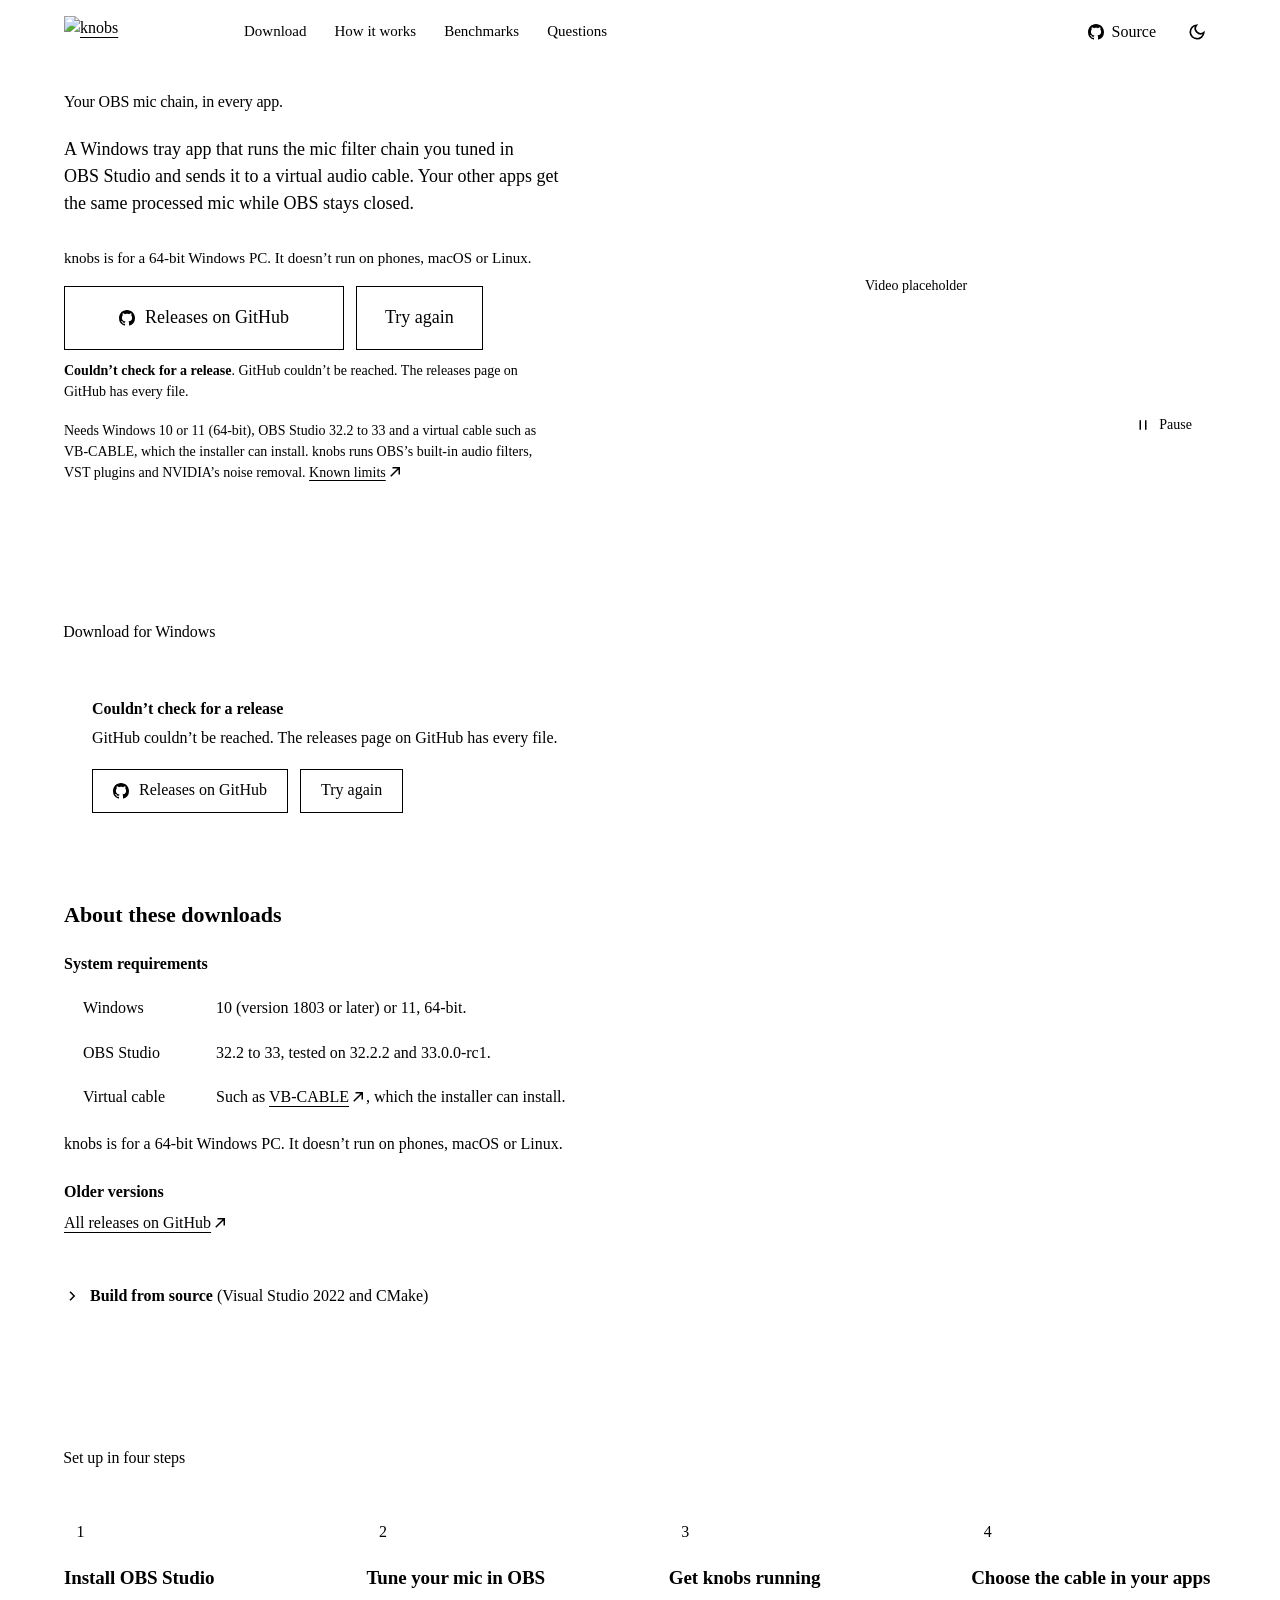
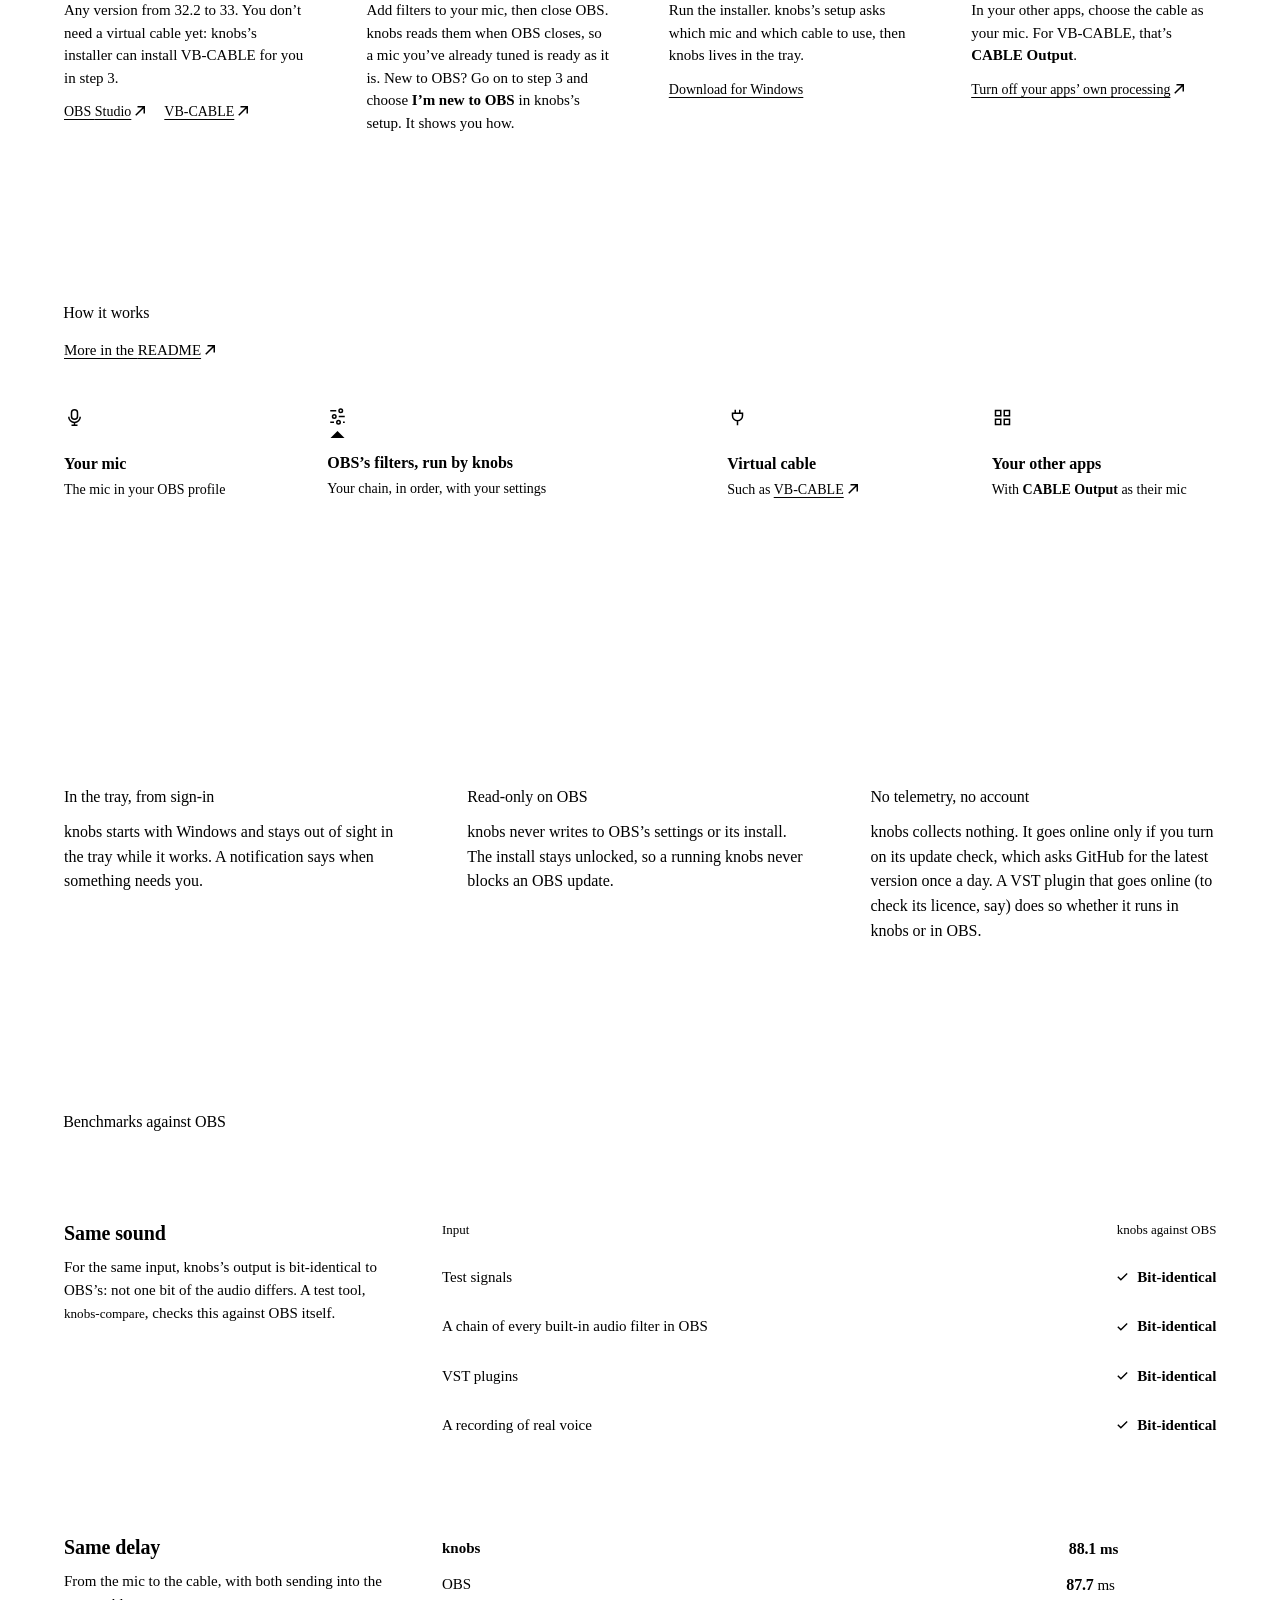
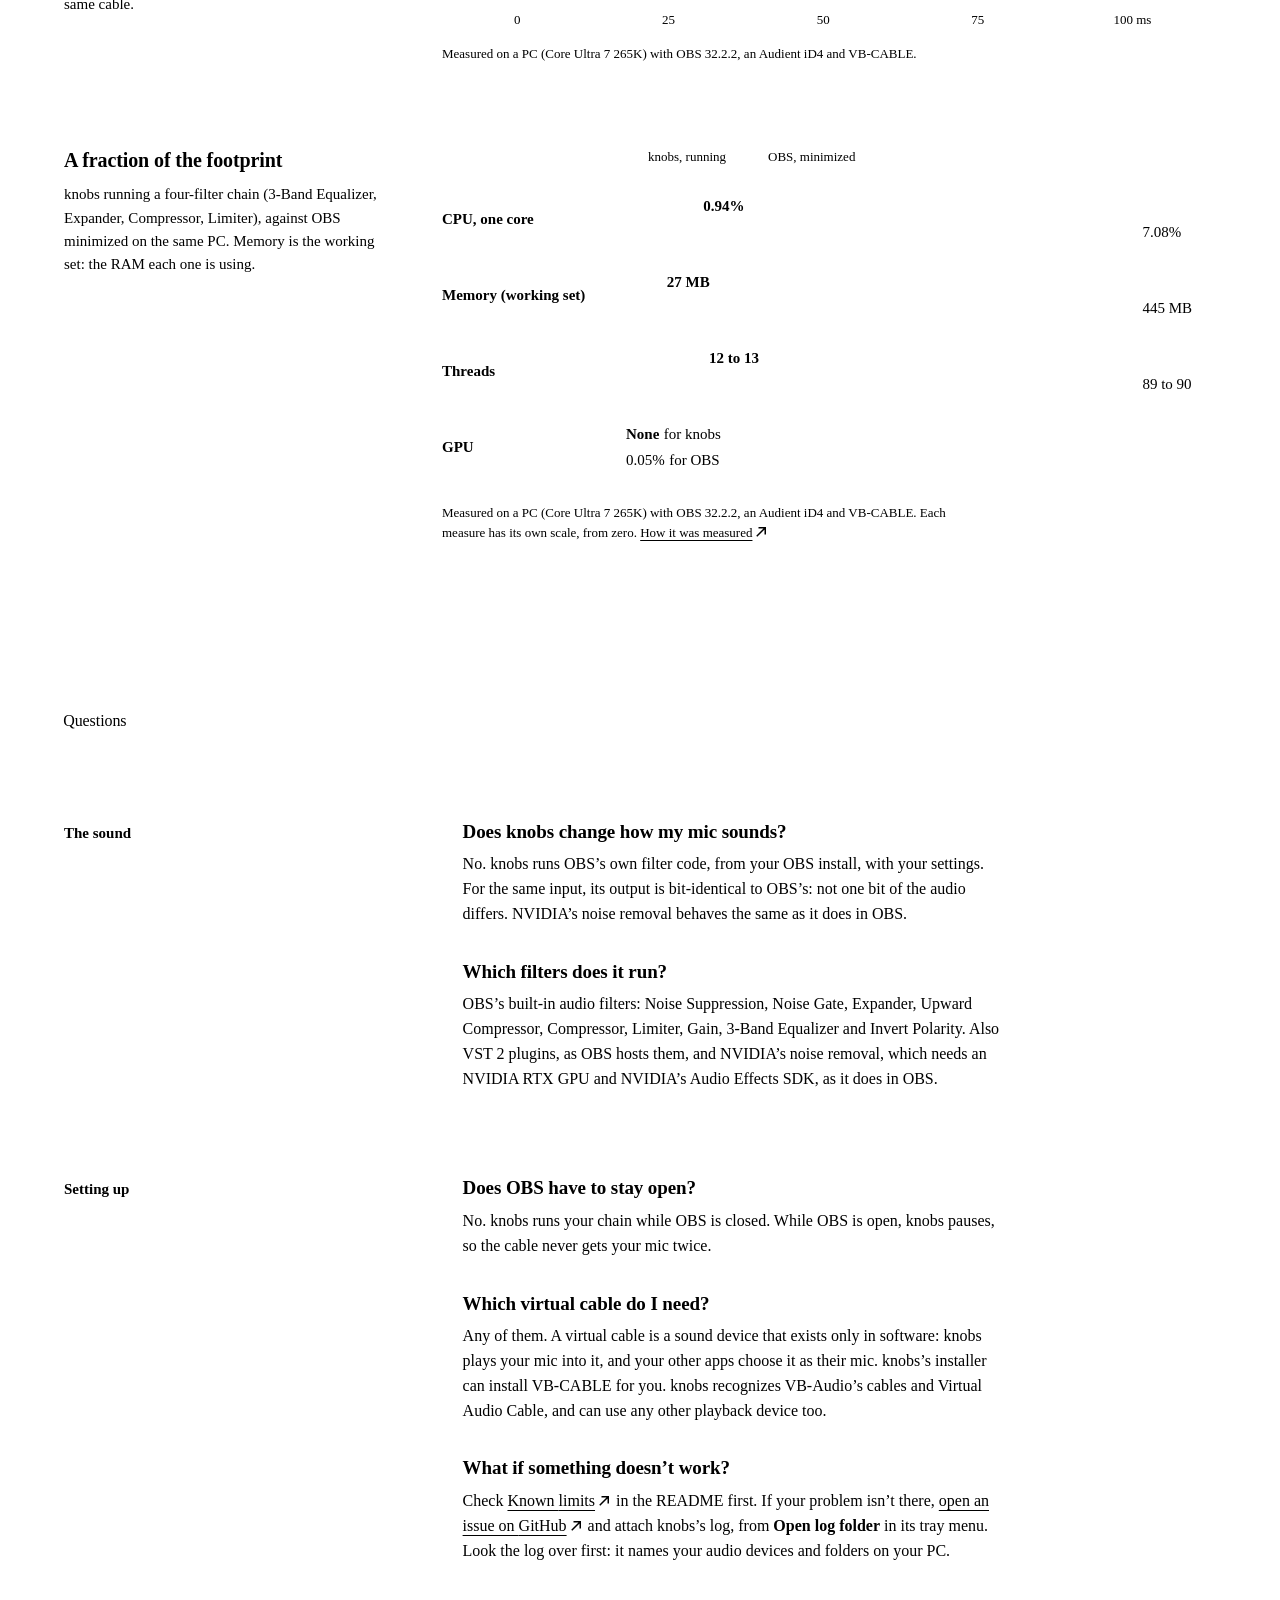
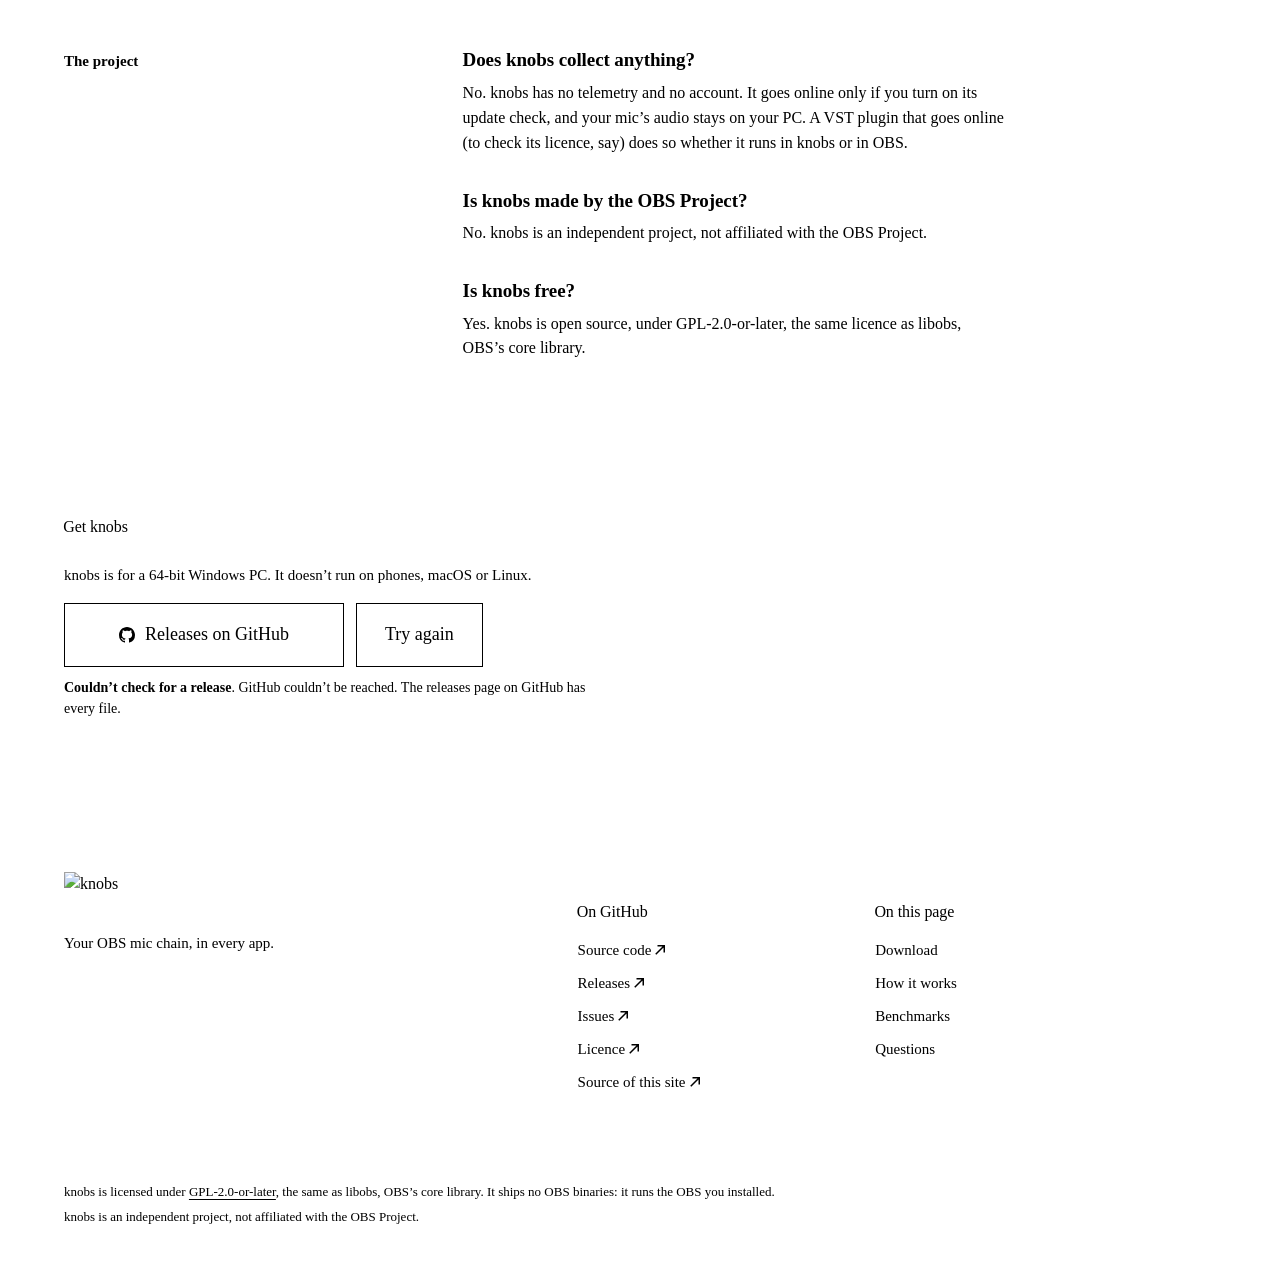
==== site/index.html @ 7012ff7c "docs: give the independence line as one sentence knobs is an independent project, not affiliated wit" ====
<!doctype html>
<html lang="en" class="no-js">
<head>
<meta charset="utf-8">
<meta name="viewport" content="width=device-width, initial-scale=1">
<title>knobs · Your OBS mic chain, in every app</title>
<meta name="description" content="knobs is a Windows tray app that runs the mic filter chain you tuned in OBS Studio and sends it to a virtual audio cable. Every download comes from the project’s GitHub Releases, with its SHA-256.">
<link rel="canonical" href="https://getknobs.app/">
<meta name="color-scheme" content="light dark">
<!-- The browser's bar takes the header's ground. These follow the system;
     once the visitor chooses a scheme, both take that one's (the script
     below, then theme.js). -->
<meta name="theme-color" content="#191b1d" media="(prefers-color-scheme: dark)">
<meta name="theme-color" content="#eef0f4" media="(prefers-color-scheme: light)">
<script>
  /* A scheme the visitor chose with the page's toggle, applied before the
     first paint, so the page never flashes the other one, and the bar
     takes its ground at once: both metas above take the chosen scheme's,
     each keeping its own in data-system for theme.js. In forced colours
     the bar follows the system. Without a stored choice, or without
     JavaScript, the page and the bar follow the system. */
  (function (d) {
    try {
      var t = localStorage.getItem("knobs-theme");
      if (t !== "light" && t !== "dark") return;
      d.documentElement.setAttribute("data-theme", t);
      if (window.matchMedia && window.matchMedia("(forced-colors: active)").matches) return;
      var bars = d.querySelectorAll('meta[name="theme-color"]'), ground = "", i;
      for (i = 0; i < bars.length; i++) {
        if ((bars[i].getAttribute("media") || "").indexOf(t) > -1) ground = bars[i].getAttribute("content");
      }
      if (!ground) return;
      for (i = 0; i < bars.length; i++) {
        bars[i].setAttribute("data-system", bars[i].getAttribute("content"));
        bars[i].setAttribute("content", ground);
      }
    } catch (e) {}
  })(document);
</script>
<!-- The favicon is the mark alone, in the scheme the system shows: the
     SVG holds both marks and switches with light and dark. Browsers that
     can't switch an SVG take the .ico, the mark on its graphite tile, which
     reads on any tab. Listed last, the SVG wins where it's understood. -->
<link rel="icon" href="brand/favicon.ico" sizes="32x32">
<link rel="icon" href="brand/favicon.svg" type="image/svg+xml">
<link rel="apple-touch-icon" href="brand/apple-touch-icon.png">
<!-- The faces the first screen sets: the condensed headline, and Radio
     Canada's text, button and label weights. Source Code Pro waits. -->
<link rel="preload" href="fonts/RadioCanadaCondensed-Bold-Latin1.woff2" as="font" type="font/woff2" crossorigin>
<link rel="preload" href="fonts/RadioCanada-Regular-Latin1.woff2" as="font" type="font/woff2" crossorigin>
<link rel="preload" href="fonts/RadioCanada-Medium-Latin1.woff2" as="font" type="font/woff2" crossorigin>
<link rel="preload" href="fonts/RadioCanada-SemiBold-Latin1.woff2" as="font" type="font/woff2" crossorigin>
<link rel="stylesheet" href="tokens.css">
<link rel="stylesheet" href="base.css">
<link rel="stylesheet" href="styles.css">
<script>
  (function (d, n, l) {
    var h = d.documentElement, c = h.className.replace("no-js", "js");
    if (/[?&]preview=/.test(l.search) && /^(localhost|127\.0\.0\.1|\[::1\]|)$/.test(l.hostname)) c += " is-preview";
    var u = n.userAgentData, ua = n.userAgent || "", win;
    if (u && u.platform) win = u.platform === "Windows" && !u.mobile;
    else win = /Windows NT/.test(ua) && !/Windows Phone|Mobile/.test(ua);
    if (!win) c += " not-windows";
    h.className = c;
  })(document, navigator, location);
</script>
<script src="theme.js" defer></script>
<script src="release.js" defer></script>
<script src="page.js" defer></script>
<meta property="og:type" content="website">
<meta property="og:site_name" content="knobs">
<meta property="og:title" content="knobs · Your OBS mic chain, in every app">
<meta property="og:description" content="knobs is a Windows tray app that runs the mic filter chain you tuned in OBS Studio and sends it to a virtual audio cable. It’s an independent project, not affiliated with the OBS Project.">
<meta property="og:url" content="https://getknobs.app/">
<meta property="og:image" content="https://getknobs.app/brand/card.png">
<meta property="og:image:type" content="image/png">
<meta property="og:image:width" content="1200">
<meta property="og:image:height" content="630">
<meta property="og:image:alt" content="The knobs logo.">
<meta name="twitter:card" content="summary_large_image">
<meta name="twitter:title" content="knobs · Your OBS mic chain, in every app">
<meta name="twitter:description" content="knobs is a Windows tray app that runs the mic filter chain you tuned in OBS Studio and sends it to a virtual audio cable. It’s an independent project, not affiliated with the OBS Project.">
<meta name="twitter:image" content="https://getknobs.app/brand/card.png">
<meta name="twitter:image:alt" content="The knobs logo.">
</head>
<body>
<!-- The icons, cut straight like the mark: 1.5px strokes with butt caps
     and miter joins, circles only where a thing is round. GitHub's mark
     stays GitHub's. -->
<svg class="sprite" aria-hidden="true" focusable="false">
  <symbol id="i-download" viewBox="0 0 16 16"><path d="M8 2v7.5M4.75 6.25 8 9.5l3.25-3.25M2.75 10v3.25h10.5V10" fill="none" stroke="currentColor" stroke-width="1.5"/></symbol>
  <symbol id="i-external" viewBox="0 0 16 16"><path d="M5.5 3.75h6.75v6.75M12.25 3.75l-8.5 8.5" fill="none" stroke="currentColor" stroke-width="1.5"/></symbol>
  <symbol id="i-copy" viewBox="0 0 16 16"><path d="M5.75 5.75h7.5v7.5h-7.5zM10.25 5.75v-3h-7.5v7.5h3" fill="none" stroke="currentColor" stroke-width="1.5"/></symbol>
  <symbol id="i-check" viewBox="0 0 16 16"><path d="M3 8.25 6.25 11.5 13 4.75" fill="none" stroke="currentColor" stroke-width="1.5"/></symbol>
  <symbol id="i-chevron" viewBox="0 0 16 16"><path d="M6 3.75 10.25 8 6 12.25" fill="none" stroke="currentColor" stroke-width="1.5"/></symbol>
  <symbol id="i-play" viewBox="0 0 16 16"><path d="M4.75 3v10L12.5 8z" fill="none" stroke="currentColor" stroke-width="1.5"/></symbol>
  <symbol id="i-pause" viewBox="0 0 16 16"><path d="M5.25 3.25v9.5m5.5-9.5v9.5" fill="none" stroke="currentColor" stroke-width="1.5"/></symbol>
  <symbol id="i-info" viewBox="0 0 16 16"><circle cx="8" cy="8" r="6.25" fill="none" stroke="currentColor" stroke-width="1.5"/><path d="M8 7v4" fill="none" stroke="currentColor" stroke-width="1.5"/><circle cx="8" cy="5" r=".9" fill="currentColor"/></symbol>
  <symbol id="i-sun" viewBox="0 0 16 16"><circle cx="8" cy="8" r="2.75" fill="none" stroke="currentColor" stroke-width="1.5"/><path d="M8 1v2M8 13v2M1 8h2M13 8h2M3.05 3.05l1.41 1.41M11.54 11.54l1.41 1.41M3.05 12.95l1.41-1.41M11.54 4.46l1.41-1.41" fill="none" stroke="currentColor" stroke-width="1.5"/></symbol>
  <symbol id="i-moon" viewBox="0 0 16 16"><path d="M14 8.53A6 6 0 1 1 7.47 2 4.67 4.67 0 0 0 14 8.53z" fill="none" stroke="currentColor" stroke-width="1.5"/></symbol>
  <symbol id="i-github" viewBox="0 0 16 16"><path fill="currentColor" d="M8 0c4.42 0 8 3.58 8 8a8.01 8.01 0 0 1-5.45 7.59c-.4.08-.55-.17-.55-.38 0-.27.01-1.13.01-2.2 0-.75-.25-1.23-.54-1.48 1.78-.2 3.65-.88 3.65-3.95 0-.88-.31-1.59-.82-2.15.08-.2.36-1.02-.08-2.12 0 0-.67-.22-2.2.82-.64-.18-1.32-.27-2-.27-.68 0-1.36.09-2 .27-1.53-1.03-2.2-.82-2.2-.82-.44 1.1-.16 1.92-.08 2.12-.51.56-.82 1.28-.82 2.15 0 3.06 1.86 3.75 3.64 3.95-.23.2-.44.55-.51 1.07-.46.21-1.61.55-2.33-.66-.15-.24-.6-.83-1.23-.82-.67.01-.27.38.01.53.34.19.73.9.82 1.13.16.45.68 1.31 2.69.94 0 .67.01 1.3.01 1.49 0 .21-.15.45-.55.38A8 8 0 0 1 0 8c0-4.42 3.58-8 8-8Z"/></symbol>
</svg>

<a class="skip-link" href="#main">Skip to content</a>
<a class="skip-link" href="#download">Skip to download</a>

<div class="preview-strip" role="note">
  <div class="wrap preview-strip-inner">
    <svg class="icon" aria-hidden="true"><use href="#i-info"/></svg>
    <p><strong>Preview.</strong> This release data is made up. The version, files and checksums are not real.</p>
    <a href="./">See the live page</a>
  </div>
</div>

<!-- The header sits on the hero's band: one ground, no rule between
     them. Both colour lockups are here and CSS shows the
     one for the scheme that's showing (light ink on graphite, dark ink on
     the pale grey), so they follow the toggle as well as the system. -->
<header class="site-header">
  <div class="wrap site-header-inner">
    <a class="brand" href="./">
      <img class="lockup-on-dark" src="brand/knobs-lockup-horizontal-light.svg" alt="knobs" width="140" height="32">
      <img class="lockup-on-light" src="brand/knobs-lockup-horizontal-dark.svg" alt="knobs" width="140" height="32">
    </a>
    <nav class="site-nav" aria-label="Sections">
      <ul>
        <li class="nav-download"><a href="#download">Download</a></li>
        <li><a href="#how">How it works</a></li>
        <li><a href="#measured">Benchmarks</a></li>
        <li><a href="#faq">Questions</a></li>
      </ul>
    </nav>
    <div class="header-tools">
      <a class="source-link" href="https://github.com/danielalyoshin/knobs">
        <svg class="icon" aria-hidden="true"><use href="#i-github"/></svg>
        <span class="source-label">Source<span class="visually-hidden"> code on GitHub</span></span>
      </a>
      <!-- Light or dark: a sun while dark is showing, a moon while light
           is. CSS shows the icon and the name for the scheme on screen;
           theme.js switches it, remembers the choice and shows the same
           name on hover. Hidden without JavaScript, where the page follows
           the system. -->
      <button class="theme-toggle" type="button">
        <svg class="icon tt-sun" aria-hidden="true"><use href="#i-sun"/></svg>
        <svg class="icon tt-moon" aria-hidden="true"><use href="#i-moon"/></svg>
        <span class="visually-hidden tt-to-light">Switch to light mode</span>
        <span class="visually-hidden tt-to-dark">Switch to dark mode</span>
      </button>
    </div>
  </div>
</header>

<main id="main">

  <!-- The hero: the pitch and the one big button on the left, the video on
       the right. -->
  <section class="hero" aria-labelledby="pitch">
    <div class="wrap hero-grid">
      <div class="pitch">
        <!-- Each piece breaks as a whole: two lines where "Your OBS mic
             chain," fits on one, three where it doesn't. -->
        <h1 id="pitch"><span class="hl">Your OBS</span> <span class="hl">mic chain,</span> <span class="hl">in every app.</span></h1>
        <p class="lede">A Windows tray app that runs the mic filter chain you tuned in <span class="nowrap">OBS Studio</span> and sends it to a virtual audio cable. Your other apps get the same processed mic while OBS stays closed.</p>

        <!-- The release's states, one shown at a time: before GitHub answers
             (or without JavaScript), the release, or why there isn't one.
             Each puts its button in the same place and one quiet line under
             it, so the answer arriving moves nothing below. The same stack
             closes the page (data-release="end"). -->
        <div class="get" data-release="hero">
          <!-- For visitors not on Windows, before any button: what knobs
               runs on. It reads the same in every state. -->
          <p class="os-note">knobs is for a <span class="nowrap">64-bit Windows PC.</span> It doesn’t run on phones, macOS or Linux.</p>
          <div class="rs is-active" data-when="static">
            <div class="rs-row">
              <a class="btn btn-primary btn-hero" href="https://github.com/danielalyoshin/knobs/releases">
                <svg class="icon" aria-hidden="true"><use href="#i-github"/></svg>Releases on GitHub
              </a>
              <p class="rs-line">
                <span class="if-js">Checking GitHub for the latest release…</span>
                <span class="if-nojs">Releases, their files and checksums are on GitHub.</span>
              </p>
            </div>
          </div>

          <div class="rs" data-when="ready" inert>
            <div class="rs-row">
              <!-- page.js fills in the release. Off Windows the button reads
                   "Download for Windows". -->
              <a class="btn btn-primary btn-hero btn-download" data-get="link" href="https://github.com/danielalyoshin/knobs/releases/latest">
                <svg class="icon" aria-hidden="true"><use data-get="icon" href="#i-download"/></svg>
                <span class="btn-download-text">
                  <span class="btn-download-label" data-get="label">Download knobs</span>
                  <span class="btn-download-sub" data-get="sub">Installer for Windows x64</span>
                </span>
              </a>
              <!-- Where the file comes from, its address always whole: beside
                   the button where the row holds both, under it where it
                   doesn't. -->
              <p class="rs-line dest">
                <svg class="icon" aria-hidden="true"><use href="#i-github"/></svg>
                <span><span class="tag" data-get="pre" hidden>Pre-release</span> From <span class="mono">github.com/<wbr>danielalyoshin/<wbr>knobs</span></span>
              </p>
            </div>
          </div>

          <div class="rs" data-when="error" inert>
            <div class="actions">
              <a class="btn btn-primary btn-hero" href="https://github.com/danielalyoshin/knobs/releases">
                <svg class="icon" aria-hidden="true"><use href="#i-github"/></svg>Releases on GitHub
              </a>
              <button class="btn btn-secondary btn-hero" type="button" data-retry>Try again</button>
            </div>
            <p class="rs-line"><b class="rs-head" data-error="head">Couldn’t check for a release</b>. <span data-error="reason">This page couldn’t reach GitHub.</span> <span data-error="after">The releases page on GitHub has every file.</span></p>
          </div>
        </div>

        <!-- To the file rows with every checksum open, once the release is
             here (page.js); before that, to the section. -->
        <p class="hero-more"><a href="#download">Other downloads and checksums</a></p>
        <p class="hero-needs">Needs Windows 10 or 11 (64-bit), <span class="nowrap">OBS Studio</span> <span class="nowrap">32.2 to 33</span> and a virtual cable such as <span class="nowrap">VB-CABLE</span>, which the installer can install. knobs runs OBS’s <span class="nowrap">built-in</span> audio filters, VST plugins and NVIDIA’s noise removal. <a class="nowrap" href="https://github.com/danielalyoshin/knobs#known-limits">Known limits<span class="visually-hidden"> in the README</span><svg class="icon icon-ext" aria-hidden="true"><use href="#i-external"/></svg></a></p>
      </div>

      <figure class="video" id="video" aria-label="knobs at work, a short looping video">
        <div class="video-frame">
          <!-- The video goes here (16:9, muted, looping, no sound). Replace the
               placeholder with:
               <video muted loop playsinline controls preload="none"
                      poster="media/knobs-loop.jpg">
                 <source src="media/knobs-loop.webm" type="video/webm">
                 <source src="media/knobs-loop.mp4" type="video/mp4">
               </video>
               page.js then takes it over and starts it, so nothing loads
               before it's wanted: it plays only while it's on screen, waits
               for Play when the browser asks to save data, never plays with
               reduced motion (the poster is the picture), and gets a Pause
               and Play button in place of the browser's controls, which stay
               only for visitors without JavaScript, so the loop can always be
               paused. -->
          <!-- Until then: one quiet line, and the loop's Pause button where
               page.js will draw it, as a picture rather than a control. -->
          <div class="video-placeholder">
            <span>Video placeholder</span>
            <span class="video-toggle" aria-hidden="true"><svg class="icon"><use href="#i-pause"/></svg><span class="video-toggle-label">Pause</span></span>
          </div>
        </div>
      </figure>
    </div>
  </section>

  <!-- Download for Windows: a row per file, each with its checksum. -->
  <section class="band band-deep downloads" id="download" aria-labelledby="download-title">
    <div class="wrap wrap-narrow">
      <h2 class="title" id="download-title">Download for Windows</h2>

      <div class="dl" data-release="files">
        <div class="rs is-active" data-when="static">
          <div class="dl-note">
            <p class="dl-note-text">
              <span class="if-js">Checking GitHub for the latest release…</span>
              <span class="if-nojs">Releases, their files and checksums are on GitHub.</span>
            </p>
            <div class="actions">
              <a class="btn btn-primary" href="https://github.com/danielalyoshin/knobs/releases">
                <svg class="icon" aria-hidden="true"><use href="#i-github"/></svg>Releases on GitHub
              </a>
            </div>
          </div>
        </div>

        <div class="rs" data-when="ready" inert>
          <!-- The release itself. page.js adds the date, so the page never
               ships an empty one. -->
          <p class="dl-meta">
            <!-- The date keeps to the version: a line can break after the
                 dot, never before it. -->
            <span class="dl-version">Current version: <b class="figure" data-r="version"></b><span data-r="pre" hidden> <span class="tag">Pre-release</span></span><span class="dl-date" data-r="date" hidden>&nbsp;<span class="dl-dot" aria-hidden="true">·</span> </span></span>
            <span class="dl-bar" aria-hidden="true"></span>
            <a data-r="notes" href="https://github.com/danielalyoshin/knobs/releases/latest">Release <span class="nowrap">notes<svg class="icon icon-ext" aria-hidden="true"><use href="#i-external"/></svg></span></a>
          </p>
          <p class="dl-from">
            <svg class="icon" aria-hidden="true"><use href="#i-github"/></svg>
            <span>From <span class="mono">github.com/<wbr>danielalyoshin/<wbr>knobs</span></span>
          </p>
          <!-- Every file in the release, the installer first. A link to
               #files lands here with every checksum open. -->
          <ul class="files" id="files" data-r="files" aria-label="Files in this release"></ul>
          <div class="dl-note" data-r="nofiles" hidden>
            <p class="dl-note-text">Open the release to see its files</p>
            <div class="actions">
              <a class="btn btn-primary" data-r="release" href="https://github.com/danielalyoshin/knobs/releases/latest">
                <svg class="icon" aria-hidden="true"><use href="#i-github"/></svg><span data-r="release-label">knobs on GitHub</span>
              </a>
            </div>
          </div>
        </div>

        <div class="rs" data-when="error" inert>
          <div class="dl-note">
            <p class="dl-note-head" data-error="head">Couldn’t check for a release</p>
            <p class="dl-note-text"><span data-error="reason">This page couldn’t reach GitHub.</span> <span data-error="after">The releases page on GitHub has every file.</span></p>
            <div class="actions">
              <a class="btn btn-primary" href="https://github.com/danielalyoshin/knobs/releases">
                <svg class="icon" aria-hidden="true"><use href="#i-github"/></svg>Releases on GitHub
              </a>
              <button class="btn btn-secondary" type="button" data-retry>Try again</button>
            </div>
          </div>
        </div>
      </div>

      <div class="about">
        <h3 class="about-title">About these downloads</h3>

        <div class="about-block">
          <h4>System requirements</h4>
          <dl class="reqs">
            <div><dt>Windows</dt><dd>10 <span class="keep">(version 1803 or later)</span> or 11, <span class="nowrap">64-bit.</span></dd></div>
            <div><dt>OBS Studio</dt><dd>32.2 to 33, tested on 32.2.2 and <span class="nowrap">33.0.0-rc1.</span></dd></div>
            <div><dt>Virtual cable</dt><dd>Such as <a class="nowrap" href="https://vb-audio.com/Cable/">VB-CABLE<svg class="icon icon-ext" aria-hidden="true"><use href="#i-external"/></svg></a>, which the installer can install.</dd></div>
          </dl>
          <!-- Only for visitors not on Windows: for everyone else the
               requirements above already say it. -->
          <p class="about-note">knobs is for a <span class="nowrap">64-bit Windows PC.</span> It doesn’t run on phones, macOS or Linux.</p>
        </div>

        <div class="about-block">
          <h4>Older versions</h4>
          <p><a href="https://github.com/danielalyoshin/knobs/releases">All releases on <span class="nowrap">GitHub<svg class="icon icon-ext" aria-hidden="true"><use href="#i-external"/></svg></span></a></p>
        </div>

        <!-- Works without JavaScript, and the #build target sits inside it,
             so a link to #build opens it too. -->
        <details class="build">
          <summary>
            <svg class="icon chev" aria-hidden="true"><use href="#i-chevron"/></svg>
            <span class="build-label">Build from source <span class="build-cost keep">(Visual Studio 2022 and CMake)</span></span>
          </summary>
          <div class="build-body" id="build">
            <p>You need Visual Studio 2022 or newer with the <b class="ui">Desktop development with C++</b> workload, and CMake 3.25 or newer. From a Developer PowerShell for VS:</p>
            <!-- One span per command. Each wraps only between its words and
                 after the URL's slashes, never inside an option or between
                 an option and its value (a pair, which only very large text
                 in a narrow column parts), and runs on under a hanging
                 indent, so a wrapped line reads as one command. The copied
                 text is the four plain lines. -->
            <div class="code">
              <pre id="build-cmds"><code><span class="cmd"><span class="nowrap">git clone</span> <span class="nowrap">https://</span><wbr class="wbr-tight"><span class="nowrap">github.com/</span><wbr><span class="nowrap">danielalyoshin/</span><wbr><span class="nowrap">knobs.git</span></span>
<span class="cmd">cd knobs</span>
<span class="cmd">cmake <span class="nowrap pair"><span class="nowrap">--preset</span> x64</span></span>
<span class="cmd">cmake <span class="nowrap">--build</span> <span class="nowrap pair"><span class="nowrap">--preset</span> release</span></span></code></pre>
              <button class="copy" type="button" data-copy-from="#build-cmds" aria-label="Copy the build commands">
                <svg class="icon i-copy" aria-hidden="true"><use href="#i-copy"/></svg><svg class="icon i-done" aria-hidden="true"><use href="#i-check"/></svg><span class="copy-label">Copy</span>
              </button>
            </div>
            <p>Then run <code class="exe-path">build\<wbr>x64\<wbr>Release\<wbr>knobs.exe</code>. <a class="nowrap" href="https://github.com/danielalyoshin/knobs#building">The README<svg class="icon icon-ext" aria-hidden="true"><use href="#i-external"/></svg></a> has the full instructions and the tests.</p>
          </div>
        </details>
        <!-- Opened at #build, the steps open here, before the page first
             shows, so nothing under them moves when they do. page.js opens
             them for a link to #build followed later. -->
        <script>if (location.hash === "#build") document.querySelector(".build").open = true;</script>
      </div>
    </div>
  </section>

  <!-- Set up in four steps: what a newcomer does, in order, with the
       README's links. It follows the downloads on the same ground, so the
       files stay right under the hero; step 3 points back up to them. -->
  <section class="band band-deep setup" id="setup" aria-labelledby="setup-title">
    <div class="wrap">
      <div class="section-head">
        <h2 class="title" id="setup-title">Set up in four steps</h2>
      </div>
      <!-- Each step's text and links are one block under its title, so
           every step's text can start on the same line however many lines
           the titles take (styles.css). -->
      <ol class="steps">
        <li class="step">
          <span class="node" aria-hidden="true">1</span>
          <h3><span class="visually-hidden">Step 1: </span>Install OBS Studio</h3>
          <div class="step-body">
            <p>Any version from <span class="nowrap">32.2 to 33.</span> You don’t need a virtual cable yet: knobs’s installer can install <span class="nowrap">VB-CABLE</span> for you in <span class="nowrap">step 3.</span></p>
            <ul class="step-links">
              <li><a href="https://obsproject.com/download">OBS <span class="nowrap">Studio<svg class="icon icon-ext" aria-hidden="true"><use href="#i-external"/></svg></span></a></li>
              <li><a class="nowrap" href="https://vb-audio.com/Cable/">VB-CABLE<svg class="icon icon-ext" aria-hidden="true"><use href="#i-external"/></svg></a></li>
            </ul>
          </div>
        </li>
        <li class="step">
          <span class="node" aria-hidden="true">2</span>
          <h3><span class="visually-hidden">Step 2: </span>Tune your mic in OBS</h3>
          <div class="step-body">
            <p>Add filters to your mic, then close OBS. knobs reads them when OBS closes, so a mic you’ve already tuned is ready as it is. New to OBS? Go on to <span class="nowrap">step 3</span> and choose <b class="ui keep">I’m new to OBS</b> in knobs’s setup. It shows you how.</p>
          </div>
        </li>
        <!-- id="step-3" keeps the live site's old links to the download
             step working: they land here, one link from the files. -->
        <li class="step step-get" id="step-3">
          <span class="node" aria-hidden="true">3</span>
          <h3><span class="visually-hidden">Step 3: </span>Get knobs running</h3>
          <div class="step-body">
            <p>Run the installer. knobs’s setup asks which mic and which cable to use, then knobs lives in the tray.</p>
            <ul class="step-links">
              <li><a href="#download">Download for Windows</a></li>
            </ul>
          </div>
        </li>
        <li class="step">
          <span class="node" aria-hidden="true">4</span>
          <h3><span class="visually-hidden">Step 4: </span>Choose the cable in your apps</h3>
          <div class="step-body">
            <p>In your other apps, choose the cable as your mic. For <span class="nowrap">VB-CABLE</span>, that’s <b class="ui nowrap">CABLE Output</b>.</p>
            <ul class="step-links">
              <li><a href="https://github.com/danielalyoshin/knobs#4-choose-the-cable-in-your-apps">Turn off your apps’ own <span class="nowrap">processing<span class="visually-hidden"> in the README</span><svg class="icon icon-ext" aria-hidden="true"><use href="#i-external"/></svg></span></a></li>
            </ul>
          </div>
        </li>
      </ol>
    </div>
  </section>

  <!-- How it works -->
  <section class="band how" id="how" aria-labelledby="how-title">
    <div class="wrap">
      <div class="section-head">
        <h2 class="title" id="how-title">How it works</h2>
        <p class="more"><a href="https://github.com/danielalyoshin/knobs#how-it-works">More in the <span class="nowrap">README<span class="visually-hidden"> on how it works</span><svg class="icon icon-ext" aria-hidden="true"><use href="#i-external"/></svg></span></a></p>
      </div>

      <!-- One wire through four stages, each marked by its icon on the
           wire. The icons only draw; the stage names carry the meaning.
           knobs's panel hangs under its icon, with a caret pointing at it.
           The chain inside is the visitor's own, so it's drawn, not named:
           a row for each filter, in order, each with a setting at its own
           value. page.js sends one signal through it, once, as soon as the
           whole drawing is in view: from the mic into knobs, where its
           filters light in order, then out to the cable and the apps. With
           reduced motion, nothing moves. -->
      <figure class="signal" aria-label="The signal path">
        <ol class="signal-path">
          <li class="sp">
            <svg class="sp-icon" viewBox="-0.5 -0.5 21 21" aria-hidden="true"><rect x="7" y="2.25" width="6" height="9.5" rx="3"/><path d="M4.25 9.25a5.75 5.75 0 0 0 11.5 0M10 15v2.75M7 17.75h6"/></svg>
            <span class="sp-name">Your mic<span class="visually-hidden">: </span></span>
            <span class="sp-note">The mic in your OBS profile</span>
          </li>
          <li class="sp sp-knobs">
            <svg class="sp-icon" viewBox="-0.5 -0.5 21 21" aria-hidden="true"><path d="M2.75 4.25h6M11.25 10h6M2.75 15.75H6.5m9 0h1.75"/><circle cx="13.25" cy="4.25" r="1.75"/><circle cx="6.75" cy="10" r="1.75"/><circle cx="11" cy="15.75" r="1.75"/></svg>
            <svg class="sp-caret" viewBox="0 0 21 8" aria-hidden="true"><path d="M3.5 8 10.5 1l7 7z"/><path d="M0 7.5h4.5l6-6 6 6h4.5"/></svg>
            <span class="sp-name">OBS’s filters, run by knobs<span class="visually-hidden">: </span></span>
            <span class="sp-note">Your chain, in order, with your settings</span>
            <div class="sp-drawn" role="img" aria-label="Your filters, in your order, each with your settings">
              <ol class="sp-chain" aria-hidden="true">
                <li><span class="sp-setting" style="--v: 0.64"></span></li>
                <li><span class="sp-setting" style="--v: 0.3"></span></li>
                <li><span class="sp-setting" style="--v: 0.82"></span></li>
                <li><span class="sp-setting" style="--v: 0.48"></span></li>
              </ol>
            </div>
          </li>
          <li class="sp">
            <svg class="sp-icon" viewBox="-0.5 -0.5 21 21" aria-hidden="true"><path d="M7.75 2.25v3.5m4.5-3.5v3.5M5 5.75h10v2.5a5 5 0 0 1-10 0zm5 7.5v4.5"/></svg>
            <span class="sp-name">Virtual cable<span class="visually-hidden">: </span></span>
            <span class="sp-note">Such as <a class="nowrap" href="https://vb-audio.com/Cable/">VB-CABLE<svg class="icon icon-ext" aria-hidden="true"><use href="#i-external"/></svg></a></span>
          </li>
          <li class="sp">
            <svg class="sp-icon" viewBox="-0.5 -0.5 21 21" aria-hidden="true"><path d="M3 3h5.25v5.25H3zm8.75 0H17v5.25h-5.25zM3 11.75h5.25V17H3zm8.75 0H17V17h-5.25z"/></svg>
            <span class="sp-name">Your other apps<span class="visually-hidden">: </span></span>
            <span class="sp-note">With <b class="ui nowrap">CABLE Output</b> as their mic</span>
          </li>
        </ol>
      </figure>

      <!-- Three facts, in ruled columns. -->
      <dl class="facts">
        <div>
          <dt>In the tray, from <span class="nowrap">sign-in</span></dt>
          <dd>knobs starts with Windows and stays out of sight in the tray while it works. A notification says when something needs you.</dd>
        </div>
        <div>
          <dt>Read-only on OBS</dt>
          <dd>knobs never writes to OBS’s settings or its install. The install stays unlocked, so a running knobs never blocks an OBS update.</dd>
        </div>
        <div>
          <dt>No telemetry, no account</dt>
          <dd>knobs collects nothing. It goes online only if you turn on its update check, which asks GitHub for the latest version once a day. A VST plugin that goes online (to check its licence, say) does so whether it runs in knobs or in OBS.</dd>
        </div>
      </dl>
    </div>
  </section>

  <!-- Benchmarks against OBS: the header and the footer link here by the
       same name, so a visitor knows where they've landed. -->
  <section class="band band-deep measured" id="measured" aria-labelledby="measured-title">
    <div class="wrap">
      <div class="section-head">
        <h2 class="title" id="measured-title">Benchmarks against OBS</h2>
      </div>

      <!-- Each measurement is a row: the claim on the left, its evidence on
           the right. The evidence keeps a structure screen readers read as
           data (a table or a list of terms), and CSS draws it as a chart:
           every bar's length is its value on a linear scale from zero, set
           inline as --f (a fraction of the scale) beside the printed value. -->
      <div class="measures">
        <div class="measure">
          <div class="measure-text">
            <h3>Same sound</h3>
            <p>For the same input, knobs’s output is <span class="nowrap">bit-identical</span> to OBS’s: not one bit of the audio differs. A test tool, <code>knobs-compare</code>, checks this against OBS itself.</p>
          </div>
          <figure class="measure-fig">
            <table class="table match" role="table">
              <caption class="visually-hidden">knobs’s output against OBS’s, for the same input</caption>
              <thead role="rowgroup">
                <tr role="row"><th scope="col" role="columnheader">Input</th><th scope="col" role="columnheader">knobs against OBS</th></tr>
              </thead>
              <tbody role="rowgroup">
                <tr role="row"><th scope="row" role="rowheader">Test signals</th><td role="cell"><svg class="icon" aria-hidden="true"><use href="#i-check"/></svg>Bit-identical</td></tr>
                <tr role="row"><th scope="row" role="rowheader">A chain of every <span class="nowrap">built-in</span> audio filter in OBS</th><td role="cell"><svg class="icon" aria-hidden="true"><use href="#i-check"/></svg>Bit-identical</td></tr>
                <tr role="row"><th scope="row" role="rowheader">VST plugins</th><td role="cell"><svg class="icon" aria-hidden="true"><use href="#i-check"/></svg>Bit-identical</td></tr>
                <tr role="row"><th scope="row" role="rowheader">A recording of real voice</th><td role="cell"><svg class="icon" aria-hidden="true"><use href="#i-check"/></svg>Bit-identical</td></tr>
              </tbody>
            </table>
          </figure>
        </div>

        <div class="measure">
          <div class="measure-text">
            <h3>Same delay</h3>
            <p>From the mic to the cable, with both sending into the same cable.</p>
          </div>
          <figure class="measure-fig chart chart-delay" data-sweep>
            <div class="plot">
              <div class="ticks" aria-hidden="true">
                <span style="--t: 0">0</span><span style="--t: 0.25">25</span><span style="--t: 0.5">50</span><span style="--t: 0.75">75</span><span style="--t: 1">100&nbsp;ms</span>
              </div>
              <dl class="bars">
                <div class="bar-row is-knobs"><dt>knobs</dt><dd style="--f: 0.881"><span class="val"><span class="num">88.1</span> ms</span></dd></div>
                <div class="bar-row"><dt>OBS</dt><dd style="--f: 0.877"><span class="val"><span class="num">87.7</span> ms</span></dd></div>
              </dl>
            </div>
            <figcaption class="footnote">Measured on a PC (Core Ultra 7 265K) with OBS 32.2.2, an Audient iD4 and <span class="nowrap">VB-CABLE</span>.</figcaption>
          </figure>
        </div>

        <div class="measure">
          <div class="measure-text">
            <h3>A fraction of the footprint</h3>
            <p>knobs running a <span class="nowrap">four-filter</span> chain (<span class="nowrap">3-Band</span> Equalizer, Expander, Compressor, Limiter), against OBS minimized on the same PC. Memory is the working set: the RAM each one is using.</p>
          </div>
          <figure class="measure-fig chart chart-footprint" data-sweep>
            <!-- The roles repeat the table's own, so it stays a table to
                 screen readers once CSS lays its rows out as bars. Each
                 measure has its own scale, from zero to OBS's value; a range
                 draws its low end solid and the rest of it pale (--f2).
                 GPU is said in words, not drawn: on its own scale, OBS's
                 0.05% would be a full-length bar beside knobs's none. Who
                 each value belongs to is written beside it for the eye only,
                 since the column headers already say it. -->
            <table class="footprint" role="table">
              <caption class="visually-hidden">knobs running a four-filter chain, against OBS minimized</caption>
              <thead role="rowgroup">
                <tr role="row"><td role="cell"></td><th scope="col" role="columnheader" class="is-knobs">knobs, running</th><th scope="col" role="columnheader">OBS, minimized</th></tr>
              </thead>
              <tbody role="rowgroup">
                <tr role="row"><th scope="row" role="rowheader">CPU, one core</th><td role="cell" class="is-knobs" style="--f: 0.1328">0.94%</td><td role="cell" style="--f: 1">7.08%</td></tr>
                <tr role="row"><th scope="row" role="rowheader">Memory (working set)</th><td role="cell" class="is-knobs" style="--f: 0.0607">27 MB</td><td role="cell" style="--f: 1">445 MB</td></tr>
                <tr role="row"><th scope="row" role="rowheader">Threads</th><td role="cell" class="is-knobs is-range" style="--f: 0.1333; --f2: 0.1444">12 to 13</td><td role="cell" class="is-range" style="--f: 0.9889; --f2: 1">89 to 90</td></tr>
                <tr role="row" class="is-words"><th scope="row" role="rowheader">GPU</th><td role="cell" class="is-knobs">None<span class="who" aria-hidden="true"> for knobs</span></td><td role="cell">0.05%<span class="who" aria-hidden="true"> for OBS</span></td></tr>
              </tbody>
            </table>
            <figcaption class="footnote">Measured on a PC (Core Ultra 7 265K) with OBS 32.2.2, an Audient iD4 and <span class="nowrap">VB-CABLE</span>. Each measure has its own scale, from zero. <a href="https://github.com/danielalyoshin/knobs/blob/main/docs/design.md#on-real-hardware" class="nowrap">How it was measured<svg class="icon icon-ext" aria-hidden="true"><use href="#i-external"/></svg></a></figcaption>
          </figure>
        </div>
      </div>
    </div>
  </section>

  <!-- Questions, in three groups. Each group is a ruled row, its name on
       the left and its questions on the right, laid out as the
       benchmarks above it are. Every answer comes from the README. -->
  <section class="band faq" id="faq" aria-labelledby="faq-title">
    <div class="wrap">
      <div class="section-head">
        <h2 class="title" id="faq-title">Questions</h2>
      </div>
      <div class="qa">
        <div class="qa-group">
          <h3>The sound</h3>
          <div class="qa-items">
            <div class="qa-item">
              <h4>Does knobs change how my mic sounds?</h4>
              <p>No. knobs runs OBS’s own filter code, from your OBS install, with your settings. For the same input, its output is <span class="nowrap">bit-identical</span> to OBS’s: not one bit of the audio differs. NVIDIA’s noise removal behaves the same as it does in OBS.</p>
            </div>
            <div class="qa-item">
              <h4>Which filters does it run?</h4>
              <p>OBS’s <span class="nowrap">built-in</span> audio filters: Noise Suppression, Noise Gate, Expander, Upward Compressor, Compressor, Limiter, Gain, <span class="nowrap">3-Band</span> Equalizer and Invert Polarity. Also VST&nbsp;2 plugins, as OBS hosts them, and NVIDIA’s noise removal, which needs an NVIDIA RTX GPU and NVIDIA’s Audio Effects SDK, as it does in OBS.</p>
            </div>
          </div>
        </div>
        <div class="qa-group">
          <h3>Setting up</h3>
          <div class="qa-items">
            <div class="qa-item">
              <h4>Does OBS have to stay open?</h4>
              <p>No. knobs runs your chain while OBS is closed. While OBS is open, knobs pauses, so the cable never gets your mic twice.</p>
            </div>
            <div class="qa-item">
              <h4>Which virtual cable do I need?</h4>
              <p>Any of them. A virtual cable is a sound device that exists only in software: knobs plays your mic into it, and your other apps choose it as their mic. knobs’s installer can install <span class="nowrap">VB-CABLE</span> for you. knobs recognizes <span class="nowrap">VB-Audio’s</span> cables and Virtual Audio Cable, and can use any other playback device too.</p>
            </div>
            <div class="qa-item">
              <h4>What if something doesn’t work?</h4>
              <p>Check <a href="https://github.com/danielalyoshin/knobs#known-limits">Known <span class="nowrap">limits<svg class="icon icon-ext" aria-hidden="true"><use href="#i-external"/></svg></span></a> in the README first. If your problem isn’t there, <a href="https://github.com/danielalyoshin/knobs/issues">open an issue on <span class="nowrap">GitHub<svg class="icon icon-ext" aria-hidden="true"><use href="#i-external"/></svg></span></a> and attach knobs’s log, from <b class="ui keep">Open log folder</b> in its tray menu. Look the log over first: it names your audio devices and folders on your PC.</p>
            </div>
          </div>
        </div>
        <div class="qa-group">
          <h3>The project</h3>
          <div class="qa-items">
            <div class="qa-item">
              <h4>Does knobs collect anything?</h4>
              <p>No. knobs has no telemetry and no account. It goes online only if you turn on its update check, and your mic’s audio stays on your PC. A VST plugin that goes online (to check its licence, say) does so whether it runs in knobs or in OBS.</p>
            </div>
            <div class="qa-item">
              <h4>Is knobs made by the OBS Project?</h4>
              <p>No. knobs is an independent project, not affiliated with the OBS Project.</p>
            </div>
            <div class="qa-item">
              <h4>Is knobs free?</h4>
              <p>Yes. knobs is open source, under <span class="nowrap">GPL-2.0-or-later</span>, the same licence as libobs, OBS’s core library.</p>
            </div>
          </div>
        </div>
      </div>
    </div>
  </section>

  <!-- Where the page ends, the hero's button once more, for a reader who
       read this far: the same stack, state for state, and the same rule
       for visitors not on Windows. One action, not a second list of files. -->
  <section class="band band-deep get-end" aria-labelledby="get-end-title">
    <div class="wrap">
      <h2 class="get-end-title" id="get-end-title">Get knobs</h2>
      <div class="get" data-release="end">
        <p class="os-note">knobs is for a <span class="nowrap">64-bit Windows PC.</span> It doesn’t run on phones, macOS or Linux.</p>
        <div class="rs is-active" data-when="static">
          <div class="rs-row">
            <a class="btn btn-primary btn-hero" href="https://github.com/danielalyoshin/knobs/releases">
              <svg class="icon" aria-hidden="true"><use href="#i-github"/></svg>Releases on GitHub
            </a>
            <p class="rs-line">
              <span class="if-js">Checking GitHub for the latest release…</span>
              <span class="if-nojs">Releases, their files and checksums are on GitHub.</span>
            </p>
          </div>
        </div>

        <div class="rs" data-when="ready" inert>
          <div class="rs-row">
            <a class="btn btn-primary btn-hero btn-download" data-get="link" href="https://github.com/danielalyoshin/knobs/releases/latest">
              <svg class="icon" aria-hidden="true"><use data-get="icon" href="#i-download"/></svg>
              <span class="btn-download-text">
                <span class="btn-download-label" data-get="label">Download knobs</span>
                <span class="btn-download-sub" data-get="sub">Installer for Windows x64</span>
              </span>
            </a>
            <p class="rs-line dest">
              <svg class="icon" aria-hidden="true"><use href="#i-github"/></svg>
              <span><span class="tag" data-get="pre" hidden>Pre-release</span> From <span class="mono">github.com/<wbr>danielalyoshin/<wbr>knobs</span></span>
            </p>
          </div>
        </div>

        <div class="rs" data-when="error" inert>
          <div class="actions">
            <a class="btn btn-primary btn-hero" href="https://github.com/danielalyoshin/knobs/releases">
              <svg class="icon" aria-hidden="true"><use href="#i-github"/></svg>Releases on GitHub
            </a>
            <button class="btn btn-secondary btn-hero" type="button" data-retry>Try again</button>
          </div>
          <p class="rs-line"><b class="rs-head" data-error="head">Couldn’t check for a release</b>. <span data-error="reason">This page couldn’t reach GitHub.</span> <span data-error="after">The releases page on GitHub has every file.</span></p>
        </div>
      </div>
    </div>
  </section>
</main>

<footer class="site-footer">
  <div class="wrap">
    <div class="footer-top">
      <div class="footer-id">
        <!-- The footer is a band of cap red deep in both schemes, where only
             the one-colour lockup may go: the white one, or the black one
             in forced colours on a light canvas (styles.css). -->
        <img class="lockup-white" src="brand/knobs-lockup-horizontal-white.svg" alt="knobs" width="193" height="44">
        <img class="lockup-black" src="brand/knobs-lockup-horizontal-black.svg" alt="knobs" width="193" height="44" loading="lazy">
        <p>Your OBS mic chain, in every app.</p>
      </div>
      <nav class="footer-nav" aria-label="More links">
        <div>
          <h2 class="footer-h">On GitHub</h2>
          <ul>
            <li><a href="https://github.com/danielalyoshin/knobs">Source <span class="nowrap">code<svg class="icon icon-ext" aria-hidden="true"><use href="#i-external"/></svg></span></a></li>
            <li><a href="https://github.com/danielalyoshin/knobs/releases">Releases<svg class="icon icon-ext" aria-hidden="true"><use href="#i-external"/></svg></a></li>
            <li><a href="https://github.com/danielalyoshin/knobs/issues">Issues<svg class="icon icon-ext" aria-hidden="true"><use href="#i-external"/></svg></a></li>
            <li><a href="https://github.com/danielalyoshin/knobs/blob/main/LICENSE">Licence<svg class="icon icon-ext" aria-hidden="true"><use href="#i-external"/></svg></a></li>
            <li><a href="https://github.com/danielalyoshin/knobs-site">Source of this <span class="nowrap">site<svg class="icon icon-ext" aria-hidden="true"><use href="#i-external"/></svg></span></a></li>
          </ul>
        </div>
        <div>
          <h2 class="footer-h">On this page</h2>
          <ul>
            <li><a href="#download">Download</a></li>
            <li><a href="#how">How it works</a></li>
            <li><a href="#measured">Benchmarks</a></li>
            <li><a href="#faq">Questions</a></li>
          </ul>
        </div>
      </nav>
    </div>
    <div class="footer-legal">
      <p>knobs is licensed under <a class="nowrap" href="https://github.com/danielalyoshin/knobs/blob/main/LICENSE">GPL-2.0-or-later</a>, the same as libobs, OBS’s core library. It ships no OBS binaries: it runs the OBS you installed.</p>
      <p>knobs is an independent project, not affiliated with the OBS Project.</p>
    </div>
  </div>
</footer>

<p class="visually-hidden" id="release-status" role="status" aria-live="polite"></p>

<!-- One file's row in Download for Windows: its title (and "Recommended"),
     what it is, its name and size, its Download and its
     "Checksum (SHA-256)" disclosure. The checksums file keeps no disclosure,
     and its Download is a quiet link; a file without a SHA-256 keeps only
     the PowerShell line. The line looks in the Downloads folder: the words
     before it say how to point it elsewhere, and the words after it what
     its answer means and what to do about a False. -->
<template id="tpl-file">
  <li class="file">
    <div class="file-main">
      <h3 class="file-title"><span data-k="title"></span> <span class="tag" data-k="tag" hidden>Recommended</span></h3>
      <p class="file-desc" data-k="desc"></p>
      <p class="file-meta"><span class="mono file-name" data-k="name"></span><span class="file-size" data-k="size-unit"><span class="sep" aria-hidden="true">·</span><span data-k="size"></span></span></p>
    </div>
    <a class="btn file-dl" data-k="link" href="https://github.com/danielalyoshin/knobs/releases">
      <svg class="icon" aria-hidden="true"><use href="#i-download"/></svg><span>Download<span class="visually-hidden" data-k="link-name"></span></span>
    </a>
    <details class="file-check" data-k="check">
      <summary>
        <svg class="icon chev" aria-hidden="true"><use href="#i-chevron"/></svg>
        <span>Checksum <span class="nowrap">(SHA-256)</span><span class="visually-hidden" data-k="check-name"></span></span>
      </summary>
      <div class="check" data-k="sha-item">
        <div class="check-head">
          <span>SHA-256</span>
          <button class="copy" type="button" data-k="copy-sha">
            <svg class="icon i-copy" aria-hidden="true"><use href="#i-copy"/></svg><svg class="icon i-done" aria-hidden="true"><use href="#i-check"/></svg><span class="copy-label">Copy</span>
          </button>
        </div>
        <code class="check-value"><span class="hash-value" data-k="sha"></span></code>
      </div>
      <div class="check" data-k="cmd-item">
        <div class="check-head">
          <span><span data-k="cmd-help">Run this in PowerShell.</span> It checks the file in your Downloads folder. If you saved it somewhere else, change the path.</span>
          <button class="copy" type="button" data-k="copy-cmd">
            <svg class="icon i-copy" aria-hidden="true"><use href="#i-copy"/></svg><svg class="icon i-done" aria-hidden="true"><use href="#i-check"/></svg><span class="copy-label">Copy</span>
          </button>
        </div>
        <code class="check-value" data-k="cmd"></code>
        <p class="check-after" data-k="cmd-after"><span data-k="cmd-result">It prints True if the file matches. If it prints False,</span> don’t run the file. Download it again from GitHub, and if it still doesn’t match, <a href="https://github.com/danielalyoshin/knobs/issues">open an <span class="nowrap">issue<span class="visually-hidden"> on GitHub</span><svg class="icon icon-ext" aria-hidden="true"><use href="#i-external"/></svg></span></a>.</p>
      </div>
    </details>
  </li>
</template>
</body>
</html>
---- site/base.css ----
/*
 * Foundation for the knobs download page: the faces and a small reset.
 * Colours, type stacks, geometry and motion are tokens, in tokens.css; the
 * page's layout and components are in styles.css.
 *
 * Geometry: the mark is cut straight and only its circles are round. So on
 * the page every rectangle (button, panel, well, tag, frame, focus ring)
 * takes var(--radius) and every round thing (step node, dot, handle) is a
 * true circle.
 */

/* Faces: Radio Canada (CBC/Radio-Canada, 2.104, the hinted static files,
   subset to Latin-1, no Reserved Font Name) and Source Code Pro (Adobe
   2.042, unmodified). Radio Canada Condensed is the same family's narrow
   width, for the headline and the section titles. Every face
   takes Radio Canada's line metrics, so mono sits in prose without moving
   the line. */
@font-face {
  font-family: "Radio Canada";
  src: url("fonts/RadioCanada-Regular-Latin1.woff2") format("woff2");
  font-weight: 400; font-style: normal; font-display: swap;
  ascent-override: 94.5%; descent-override: 25.5%; line-gap-override: 0%;
}
@font-face {
  font-family: "Radio Canada";
  src: url("fonts/RadioCanada-Medium-Latin1.woff2") format("woff2");
  font-weight: 500; font-style: normal; font-display: swap;
  ascent-override: 94.5%; descent-override: 25.5%; line-gap-override: 0%;
}
@font-face {
  font-family: "Radio Canada";
  src: url("fonts/RadioCanada-SemiBold-Latin1.woff2") format("woff2");
  font-weight: 600; font-style: normal; font-display: swap;
  ascent-override: 94.5%; descent-override: 25.5%; line-gap-override: 0%;
}
@font-face {
  font-family: "Radio Canada Condensed";
  src: url("fonts/RadioCanadaCondensed-Bold-Latin1.woff2") format("woff2");
  font-weight: 700; font-style: normal; font-display: swap;
  ascent-override: 94.5%; descent-override: 25.5%; line-gap-override: 0%;
}
@font-face {
  font-family: "Source Code Pro";
  src: url("fonts/SourceCodePro-Regular.ttf.woff2") format("woff2");
  font-weight: 400; font-style: normal; font-display: swap;
  ascent-override: 94.5%; descent-override: 25.5%; line-gap-override: 0%;
}
/* Arial, scaled to Radio Canada's width and line metrics. */
@font-face {
  font-family: "Radio Canada Fallback";
  src: local("Arial"), local("ArialMT");
  font-weight: 100 500;
  size-adjust: 102.91%; ascent-override: 91.83%; descent-override: 24.78%; line-gap-override: 0%;
}
@font-face {
  font-family: "Radio Canada Fallback";
  src: local("Arial Bold"), local("Arial-BoldMT");
  font-weight: 600 900;
  size-adjust: 98.84%; ascent-override: 95.61%; descent-override: 25.8%; line-gap-override: 0%;
}

*, *::before, *::after { box-sizing: border-box; }
html {
  background: var(--ground);
  color: var(--text);
  font-family: var(--font-sans);
  font-size: 100%;
  line-height: 1.55;
  -webkit-text-size-adjust: 100%;
  text-size-adjust: 100%;
  -webkit-font-smoothing: antialiased;
  -moz-osx-font-smoothing: grayscale;
  scrollbar-color: var(--line-strong) var(--ground);
}
body { margin: 0; min-height: 100vh; }
img, svg, video { display: block; max-width: 100%; }
h1, h2, h3, h4, p, ul, ol, dl, dd, figure, pre { margin: 0; }
ul[class], ol[class] { padding: 0; list-style: none; }
button { font: inherit; color: inherit; }
code, kbd, samp, pre, .mono { font-family: var(--font-mono); font-variant-ligatures: none; }
::selection { background: var(--selection); color: var(--text); }

a { color: inherit; text-decoration-thickness: 1px; text-underline-offset: 0.22em; }
:focus-visible { outline: 2px solid var(--focus); outline-offset: 2px; border-radius: var(--radius); }

.visually-hidden {
  position: absolute !important; width: 1px; height: 1px; padding: 0; margin: -1px;
  overflow: hidden; clip: rect(0 0 0 0); white-space: nowrap; border: 0;
}
.nowrap { white-space: nowrap; }
/* Kept on one line where it fits, and wrapped inside itself only where it
   can't (very large text in a narrow column). Not for words in a link: a
   link's underline doesn't run through an inline block. */
.keep { display: inline-block; }

@media (prefers-reduced-motion: reduce) {
  *, *::before, *::after { animation: none !important; transition: none !important; scroll-behavior: auto !important; }
}
/* While the scheme switches, nothing fades: every colour takes the new
   scheme's in the same frame, rather than links and buttons easing over
   from the old one (theme.js). */
.is-switching *, .is-switching *::before, .is-switching *::after { transition: none !important; }
---- site/styles.css ----
/*
 * knobs download page: layout tokens, the components and the bands. The
 * faces and the reset are in base.css; colours, type stacks, geometry and
 * motion are tokens in tokens.css.
 *
 * The bands alternate graphite and the deep ground: the hero (with the
 * header on it) on graphite, Download for Windows deep, the steps with it,
 * How it works on graphite, Benchmarks deep, Questions on graphite,
 * Get knobs deep, then the footer's band of cap red deep. In light they
 * alternate a cool pale grey and a step deeper, with white rows and
 * panels.
 *
 * The red caps on a grey mixing desk: cap red (--action) is the action
 * colour and the colour of everything that is knobs, and grounds, text and
 * lines stay neutral, so the red has something to sing against.
 */

:root {
  /* Layout */
  --content: 77rem;        /* the content grid: 1232px at the default size */
  --narrow: 48rem;         /* Download for Windows' column */
  --gutter: clamp(16px, 5vw, 64px);
  --measure: 34rem;        /* about 68 characters of Radio Canada */
  --head-col: 20rem;       /* a row's term or claim, beside its text or chart */
  --col-gap: clamp(40px, 4.5vw, 64px);
  --band-top: clamp(64px, 7vw, 104px);
  --band-bottom: clamp(64px, 6vw, 96px);
  --head-gap: clamp(32px, 3.5vw, 56px);

  /* Type sizes. The headline is 84px at 1440. */
  --display: clamp(2.25rem, 5.84vw, 5.5rem);
  --title: clamp(2.125rem, 1.25rem + 2.2vw, 3.25rem);
  --lede: 1.125rem;
  --text-md: 0.9375rem;
  --text-sm: 0.875rem;
  --text-xs: 0.8125rem;

  /* The big button's height, in every release state. */
  --btn-hero: 64px;

  /* Which ground each band takes. The header sits on the hero's. */
  --hero-ground: var(--ground);
  --band-ground: var(--ground);
  --band-ground-deep: var(--ground-deep);

  /* A cap dot, the page's one graphic device: a red knob cap seen from
     above, marking the items of a list. An odd number of pixels, so it
     centres on a 1px rule, and it grows with the visitor's text. */
  --dot: 9px;
}
@supports (width: round(down, 1px, 2px)) {
  :root { --dot: max(9px, round(down, 0.5625rem, 2px) + 1px); }
}

/* ---------- Browser surfaces ---------- */

/* The header doesn't follow the page, so a link to a section lands on the
   section's own band. Links jump rather than glide: a smooth scroll on
   arrival would still be running when the release arrives and fills the
   rows, and would stop short of its target. */
html { scroll-padding-top: 0; }
body { background: var(--ground); caret-color: var(--action); }

/* A link is its words on a cap-red underline: red marks what can be
   pressed, and the underline, not the colour alone, says it's a link.
   Under the pointer the words turn red too. */
a {
  text-decoration-line: underline;
  text-decoration-color: var(--action);
  transition: text-decoration-color var(--duration-fast) var(--ease), color var(--duration-fast) var(--ease);
}
:is(.preview-strip, .hero-more, .hero-needs, .rs-line, .dl-meta, .about-block, .build-body, .step-links, .more, .sp-note, .footnote, .footer-legal) a:hover { color: var(--action-text); }
/* Pressed, a link or a disclosure dims a step, as a button sinks. */
a:active, summary:active { opacity: 0.72; }

code, .mono { font-size: 0.875em; }
p code, dd code, li > code { white-space: nowrap; }
b, strong { font-weight: 600; color: var(--text); }
.ui { font-weight: 600; color: var(--text); }
.figure { font-weight: 600; color: var(--text); font-variant-numeric: tabular-nums; }

/* A word too long for its line (very large text in a narrow window) breaks
   rather than running off the page. */
h1, h2, h3, h4 { font-weight: 600; text-wrap: balance; overflow-wrap: break-word; }
p, dd { text-wrap: pretty; }

.sprite { position: absolute; width: 0; height: 0; overflow: hidden; }
/* 16px beside text at the default size, growing with the visitor's text
   size like the words beside them. */
.icon {
  display: inline-block;
  flex: none;
  width: 1rem;
  height: 1rem;
  vertical-align: -0.1875rem;
}
/* The external arrow after a link's last word. Its drawing sits inside the
   16px box, so the box itself nearly touches the word. */
.icon-ext { margin-left: 1px; }

.wrap {
  width: 100%;
  max-width: calc(var(--content) + 2 * var(--gutter));
  margin-inline: auto;
  padding-inline: var(--gutter);
}
/* Download for Windows keeps its narrow measure, on the left edge every
   section's title starts on. */
.wrap-narrow > * { max-width: var(--narrow); }

/* Two skip links, to the content and to Download for Windows. Each waits
   above the top edge by its own height plus its offset, so it stays out of
   sight however large the visitor's text is. */
.skip-link {
  position: absolute;
  left: 12px;
  top: 12px;
  z-index: 10;
  padding: 10px 16px;
  border-radius: var(--radius);
  background: var(--action);
  color: var(--on-action);
  font-weight: 500;
  text-decoration: none;
  transform: translateY(calc(-100% - 16px));
}
.skip-link:focus { transform: none; }

.if-js { display: none; }
.js .if-js { display: inline; }
.js .if-nojs { display: none; }

/* ---------- Buttons ---------- */

.btn {
  display: inline-flex;
  align-items: center;
  justify-content: center;
  gap: 10px;
  min-height: 44px;
  padding: 0 20px;
  border: 1px solid transparent;
  border-radius: var(--radius);
  font: 500 var(--text-md)/1.2 var(--font-sans);
  text-decoration: none;
  white-space: nowrap;
  cursor: pointer;
  transition: background-color var(--duration-fast) var(--ease), border-color var(--duration-fast) var(--ease), color var(--duration-fast) var(--ease);
}
.btn[hidden] { display: none; }
/* Buttons are red caps. The primary one is a solid cap, its words graphite
   in dark and white in light; a secondary one is the cap's outline, and
   fills under the pointer. Neither is ever graphite or black on the light
   ground. */
.btn-primary {
  background: var(--action);
  border-color: var(--action);
  color: var(--on-action);
}
.btn-primary:hover { background: var(--action-hover); border-color: var(--action-hover); }
.btn-secondary {
  background: transparent;
  border-color: var(--action);
  color: var(--action-text);
}
.btn-secondary:hover { background: var(--action); border-color: var(--action); color: var(--on-action); }
.btn:active { opacity: 1; transform: translateY(1px); }

/* Buttons that share a row line up by their tops, so a taller one never
   stretches its neighbours. */
.actions {
  display: flex;
  flex-wrap: wrap;
  align-items: flex-start;
  gap: 12px;
}

/* The hero's big button, 64px tall in every release state, so an answer
   arriving never moves what's under it. */
.btn-hero {
  min-height: var(--btn-hero);
  padding: 0 28px;
  font-size: 1.125rem;
}
.btn-hero.btn-primary { min-width: 17.5rem; }
.btn-download {
  justify-content: flex-start;
  gap: 14px;
  padding: 9px 32px 9px 24px;
  white-space: normal;
  text-align: left;
}
.btn-download .icon { width: 1.25rem; height: 1.25rem; }
.btn-download-text { display: grid; gap: 2px; min-width: 0; }
.btn-download-label { font-size: 1.125rem; font-weight: 600; line-height: 1.25; }
/* The second line steps down by size, not by fading: on the red a faded
   line would fall under 4.5:1. It keeps the button's 500, as every small
   word on a red button does: white on the light scheme's red is 4.5:1 with
   no margin, and a regular stroke that thin reads lighter than that. */
.btn-download-sub {
  font-size: var(--text-sm);
  font-weight: 500;
  line-height: 1.35;
  font-variant-numeric: tabular-nums;
}

.tag {
  display: inline-flex;
  align-items: center;
  min-height: 22px;
  padding: 0 7px;
  border: 1px solid var(--line-strong);
  border-radius: var(--radius);
  color: var(--text-2);
  font: 500 0.75rem/1 var(--font-sans);
  letter-spacing: 0.01em;
  white-space: nowrap;
}
.tag[hidden] { display: none; }
/* "Recommended" marks knobs's own main download, so it takes the red. A
   pre-release stays a plain grey tag: red never warns. */
.file-title .tag { border-color: var(--action); color: var(--action-text); }

/* Copy: a quiet outlined button that turns red under the pointer, like
   every control. Copied, its icon turns to the check, in ink: red never
   stands for success or failure. */
.copy {
  display: inline-flex;
  flex: none;
  align-items: center;
  justify-content: center;
  gap: 6px;
  min-width: 5.75rem;
  min-height: 32px;
  padding: 0 10px;
  border: 1px solid var(--line-strong);
  border-radius: var(--radius);
  background: transparent;
  color: var(--text-2);
  font: 500 var(--text-xs)/1 var(--font-sans);
  cursor: pointer;
  transition: color var(--duration-fast) var(--ease), border-color var(--duration-fast) var(--ease), background-color var(--duration-fast) var(--ease);
}
.copy:hover { color: var(--action-text); border-color: var(--action); }
.copy:active { transform: translateY(1px); }
.copy .i-done { display: none; }
.copy.is-copied { color: var(--text); border-color: var(--text-2); }
.copy.is-copied .i-copy { display: none; }
.copy.is-copied .i-done { display: inline-block; animation: settle var(--duration-fast) var(--ease); }

@keyframes settle {
  from { opacity: 0; transform: translateY(-4px); }
}

/* A chevron says a control opens something in place, and turns down while
   it's open. It stands centred on its words' first line, however many
   lines they take: its summary lines them up by their tops and pads a
   single line to the summary's height. */
.chev {
  color: var(--text-3);
  transition: transform var(--duration-fast) var(--ease), color var(--duration-fast) var(--ease);
}
summary > .chev {
  margin-top: calc((1.55em - 1rem) / 2);
  margin-top: calc((1lh - 1rem) / 2);
}
details[open] > summary .chev { transform: rotate(90deg); }
summary { list-style: none; }
summary::-webkit-details-marker { display: none; }

/* ---------- Preview strip ---------- */

.preview-strip {
  display: none;
  padding-block: 8px;
  border-bottom: 1px solid var(--line);
  background: var(--ground-deep);
  color: var(--text-2);
  font-size: var(--text-xs);
}
.is-preview .preview-strip { display: block; }
.preview-strip-inner {
  display: flex;
  align-items: center;
  gap: 10px;
  min-height: 24px;
}
.preview-strip .icon { color: var(--text); }
.preview-strip p { flex: 1; }
.preview-strip a { color: var(--text); white-space: nowrap; }

/* ---------- Header, on the hero's band ---------- */

.site-header { background: var(--hero-ground); }
.site-header-inner {
  display: flex;
  align-items: center;
  gap: 12px 40px;
  min-height: 64px;
}
/* The lockup at 32px tall (140px wide), its clear space kept by the
   header's padding and the gap to the links. Both colour lockups are in
   the markup; the one for the scheme on screen shows (see "Light and
   dark" below). */
.brand { display: block; flex: none; }
.brand img { width: auto; height: 32px; }

.site-nav ul { display: flex; gap: 4px; margin: 0 -12px; padding: 0; list-style: none; }
.site-nav a {
  display: block;
  padding: 8px 12px;
  color: var(--text-2);
  font-size: var(--text-md);
  text-decoration: none;
  white-space: nowrap;
  transition: color var(--duration-fast) var(--ease);
}
.site-nav a:hover { color: var(--action-text); }

/* Source and the light/dark toggle, together at the header's end, 38px
   tall (44px on a touch screen). With large text they grow with it, so the
   toggle's icon always keeps room around it. */
.header-tools {
  --tool: max(38px, 1.125rem + 12px);
  display: flex;
  flex: none;
  align-items: center;
  gap: 8px;
  margin-left: auto;
}
.source-link {
  display: inline-flex;
  align-items: center;
  gap: 8px;
  min-height: var(--tool);
  padding: 0 14px;
  border: 1px solid var(--line-strong);
  border-radius: var(--radius);
  color: var(--text);
  font: 500 var(--text-sm)/1 var(--font-sans);
  text-decoration: none;
  transition: border-color var(--duration-fast) var(--ease), color var(--duration-fast) var(--ease);
}
.source-link:hover { border-color: var(--action); color: var(--action-text); }
/* GitHub's mark keeps GitHub's colours: it never turns red. */
.source-link .icon { color: var(--text); }
.source-link:active { opacity: 1; transform: translateY(1px); }

/* The light/dark toggle: a square icon button the height of Source, its
   sun or moon in ink, red under the pointer like every control. It needs
   theme.js, so without JavaScript it isn't there and the page follows the
   system. In forced colours the visitor's own colours rule, so it goes. */
.theme-toggle {
  display: inline-flex;
  align-items: center;
  justify-content: center;
  width: var(--tool);
  height: var(--tool);
  padding: 0;
  border: 1px solid var(--line-strong);
  border-radius: var(--radius);
  background: transparent;
  color: var(--text);
  cursor: pointer;
  transition: border-color var(--duration-fast) var(--ease), color var(--duration-fast) var(--ease);
}
.theme-toggle:hover { border-color: var(--action); color: var(--action-text); }
.theme-toggle:active { transform: translateY(1px); }
.theme-toggle .icon { width: 1.125rem; height: 1.125rem; }
.no-js .theme-toggle { display: none; }

/* ---------- Light and dark ---------- */

/* Each scheme shows its own lockup in the header and its own icon and name
   on the toggle: the sun and "Switch to light mode" while dark is showing,
   the moon and "Switch to dark mode" while light is. Light is showing when
   the system is light and the visitor hasn't chosen dark, or when they
   chose light (the same two conditions as the light scheme in tokens.css). */
.lockup-on-light,
.tt-moon,
.tt-to-dark { display: none; }
@media (prefers-color-scheme: light) {
  :root:not([data-theme="dark"]) .lockup-on-dark,
  :root:not([data-theme="dark"]) .tt-sun,
  :root:not([data-theme="dark"]) .tt-to-light { display: none; }
  :root:not([data-theme="dark"]) .lockup-on-light { display: block; }
  :root:not([data-theme="dark"]) .tt-moon { display: inline-block; }
  :root:not([data-theme="dark"]) .tt-to-dark { display: inline; }
}
:root[data-theme="light"] .lockup-on-dark,
:root[data-theme="light"] .tt-sun,
:root[data-theme="light"] .tt-to-light { display: none; }
:root[data-theme="light"] .lockup-on-light { display: block; }
:root[data-theme="light"] .tt-moon { display: inline-block; }
:root[data-theme="light"] .tt-to-dark { display: inline; }

/* ---------- Hero ---------- */

/* The pitch on the left, the video on the right, centred on each other. */
.hero {
  padding-block: clamp(24px, 2vw, 28px) clamp(48px, 3.4vw, 52px);
  background: var(--hero-ground);
}
.hero-grid {
  display: grid;
  grid-template-columns: minmax(0, 33fr) minmax(0, 40fr);
  column-gap: var(--col-gap);
  align-items: center;
}
.pitch { min-width: 0; }
.pitch h1 {
  color: var(--text);
  font: 700 var(--display)/0.9 var(--font-display);
  letter-spacing: -0.01em;
  text-wrap: wrap;
}
/* Each piece of the headline breaks as a whole, so the lines always end at
   "OBS", at the comma or at the full stop. A piece too wide for its line
   (very large text) wraps inside itself rather than running off. */
.hl { display: inline-block; }
/* In forced colours every line gets its own backplate, and at a line-height
   under 1 the next line's covers the tail of the comma above it, so the
   comma reads as a full stop. The extra class outranks the narrower
   screens' line-height below. */
@media (forced-colors: active) {
  .hero .pitch h1 { line-height: 1; }
}
.lede {
  max-width: var(--measure);
  margin-top: 22px;
  color: var(--text-2);
  font-size: var(--lede);
  line-height: 1.5;
}

/* The release's states. Only the active one takes room, so a stack is as
   tall as what it holds. An answer from GitHub settles in, and page.js
   moves the stack from the old height to the new one on the same curve,
   clipped below so the arriving state never spills. Without JavaScript only
   the static state shows. */
[data-release] { container-type: inline-size; }
[data-release] > .rs:not(.is-active) { display: none; }
[data-release].is-sizing {
  clip-path: inset(-12px -12px 0 -12px);
  transition: height var(--duration-slow) var(--ease);
}
[data-release-state="ready"] [data-release] > .rs.is-active,
[data-release-state="error"] [data-release] > .rs.is-active {
  animation: settle var(--duration-slow) var(--ease);
}

.get { margin-top: 30px; }
/* Where the stack can't hold Releases on GitHub and Try again side by side
   (on phones, and in a narrow desktop column), Try again goes under it at a
   plain button's height and type, as wide as the big one, so the big one
   stays the one to press. */
@container (max-width: 26.5rem) {
  .get .actions { display: grid; justify-content: start; }
  .get .btn-hero.btn-secondary {
    min-height: 44px;
    padding: 0 20px;
    font-size: var(--text-md);
  }
}
/* One quiet line with the big button in every state: where the file comes
   from, or that GitHub is being asked. It stands beside the button where
   the stack holds both, so every state is the button's own height, and
   goes under it where it doesn't. The source's address is never broken:
   the whole line moves rather than wrap inside it. Why there's no release
   goes under the buttons, as far under them as the line goes under the
   button in the other states. */
.rs-row {
  display: flex;
  flex-wrap: wrap;
  align-items: center;
  gap: 10px 20px;
}
.rs-line {
  max-width: var(--measure);
  margin-top: 10px;
  color: var(--text-3);
  font-size: var(--text-sm);
  line-height: 1.5;
}
.rs-row > .rs-line {
  flex: 1 1 auto;
  margin: 0;
}
/* Where the stack can't hold the download and its whole source line side
   by side (the hero's column never can), the line goes under the button in
   every state, so the states stay level with each other. */
@container (max-width: 41rem) {
  .rs-row > .rs-line { flex-basis: 100%; }
}
.rs-line .rs-head { color: var(--text-2); }
.rs-line [hidden] { display: none; }
/* The source line, here and in Download for Windows: GitHub's mark stays
   on the first line when a narrow column puts the address under "From". */
.dest, .dl-from {
  display: flex;
  align-items: flex-start;
  gap: 8px;
}
.dest .icon, .dl-from .icon { margin-top: 0.125rem; }
/* A pre-release tag keeps 8px to "From", the space after it included (a
   space is a quarter of the line's size). */
.dest .tag { margin-right: calc(8px - var(--text-sm) / 4); vertical-align: 1px; }
.dest .mono, .dl-from .mono { color: var(--text-2); font-size: 0.9286em; white-space: nowrap; }
/* A <wbr> breaks even inside nowrap, so the address's own break points
   wait until its line can't hold it whole (see Responsive). */
.dest wbr, .dl-from wbr { display: none; }

/* For visitors not on Windows: what knobs runs on, at the top of the
   stack, before any button. It reads the same in every state, so an
   answer arriving never moves the button under it. */
.os-note {
  display: none;
  max-width: var(--measure);
  margin-bottom: 16px;
  color: var(--text);
  font-size: var(--text-md);
  line-height: 1.5;
}
.not-windows .os-note { display: block; }

.hero-more {
  margin-top: 18px;
  font-size: 1rem;
  font-weight: 500;
}
.hero-more a { color: var(--text); }
/* In the error states the rows aren't there and the hero already offers
   the releases page, so the link would only lead back to the same error.
   The Needs line then keeps the link's distance from the state above it. */
[data-release-state="error"] .hero-more { display: none; }
.hero-needs {
  max-width: var(--measure);
  margin-top: 6px;
  color: var(--text-2);
  font-size: var(--text-sm);
  line-height: 1.5;
}
[data-release-state="error"] .hero-needs,
.hero-more[hidden] + .hero-needs { margin-top: 18px; }
.hero-needs a { color: var(--text); }

/* The video: a screen at 16:9 with a hairline edge, square (a dark well in
   dark, white on the grey in light). A <video> dropped into the frame
   fills it exactly. */
.video { margin: 0; min-width: 0; }
.video-frame {
  position: relative;
  aspect-ratio: var(--video-ratio, 16 / 9);
  overflow: hidden;
  border: 1px solid var(--line);
  border-radius: var(--radius);
  background: var(--screen);
}
.video-frame > video {
  position: absolute;
  inset: 0;
  display: block;
  width: 100%;
  height: 100%;
  object-fit: cover;
}
/* Until the video is in, the frame says so in one quiet line and shows the
   loop's Pause button where page.js will draw it. That button is a picture
   of the control, so it never answers the pointer. */
.video-placeholder {
  position: absolute;
  inset: 0;
  display: grid;
  place-items: center;
  color: var(--text-3);
  font-size: var(--text-sm);
}
.video-placeholder .video-toggle { pointer-events: none; }
.video-frame:has(video) .video-placeholder { display: none; }
/* The video's own Pause and Play (WCAG 2.2.2), drawn by page.js only once a
   <video> is in the frame: a small solid button in its corner, so it reads
   over any frame of the loop. Its focus ring sits inside it for the same
   reason. */
.video-toggle {
  position: absolute;
  right: 12px;
  bottom: 12px;
  z-index: 1;
  display: inline-flex;
  align-items: center;
  gap: 8px;
  min-height: 36px;
  padding: 0 12px 0 10px;
  border: 1px solid var(--line-strong);
  border-radius: var(--radius);
  background: var(--ground);
  color: var(--text);
  font: 500 var(--text-xs)/1 var(--font-sans);
  cursor: pointer;
  transition: border-color var(--duration-fast) var(--ease), color var(--duration-fast) var(--ease);
}
.video-toggle[hidden] { display: none; }
.video-toggle:hover { border-color: var(--action); color: var(--action-text); }
.video-toggle:active { transform: translateY(1px); }
.video-toggle:focus-visible { outline-offset: -5px; }

/* ---------- Bands ---------- */

.band {
  --band-bg: var(--band-ground);
  padding-block: var(--band-top) var(--band-bottom);
  background: var(--band-bg);
}
.band-deep { --band-bg: var(--band-ground-deep); }

/* Section titles in the condensed display face, each set left on the
   left edge of what it heads. On the full content grid that's the edge
   the hero's headline starts on, so the eye follows one line down the
   page. The face sets a straight stem 0.07em in from its edge and a round
   letter about 0.03em in, where the headline's first letter starts at
   none, so a title hangs 0.05em into the margin: its stems then stand on
   the edge and its rounds just over it, as round letters should. */
.title {
  margin-left: -0.05em;
  color: var(--text);
  font: 700 var(--title)/1.02 var(--font-display);
  letter-spacing: -0.005em;
}
.section-head { margin-bottom: var(--head-gap); }
.section-head .more {
  margin-top: 14px;
  color: var(--text-2);
  font-size: var(--text-md);
}
.more a { color: inherit; }
.more a:hover { color: var(--action-text); }

/* ---------- Download for Windows ---------- */

.dl { margin-top: 16px; container-name: dl; }
/* "Current version: 0.3.0 · October 13, 2026 | Release notes" */
.dl-meta {
  display: flex;
  flex-wrap: wrap;
  align-items: center;
  gap: 4px 14px;
  color: var(--text-3);
  font-size: var(--text-md);
}
/* 10px from the version, the space before the tag included. */
.dl-version .tag { margin-left: calc(10px - var(--text-md) / 4); vertical-align: 1px; }
.dl-version [hidden], .dl-meta > [hidden] { display: none; }
.dl-date { color: var(--text-2); font-variant-numeric: tabular-nums; }
.dl-dot { color: var(--text-3); }
.dl-bar { align-self: stretch; width: 1px; margin-block: 3px; background: var(--line-strong); }
.dl-meta a { color: var(--text); }
/* Where the line can't hold the version, the date and the notes, the notes
   take a line of their own and the bar between them goes. */
@container dl (max-width: 28rem) {
  .dl-bar { display: none; }
  .dl-meta a { flex-basis: 100%; }
}
.dl-from {
  margin-top: 6px;
  color: var(--text-3);
  font-size: var(--text-sm);
  line-height: 1.5;
}

/* A row per file. The recommended download takes a 2px cap-red edge, the
   others a hairline edge. Every file that runs knobs has an outlined red
   Download; the checksums file, a quiet link. The rows stand a step
   lighter than their band (white on the grey in light). */
/* The rows' container queries ask the stack (dl), not the list: a size
   container shown as an answer arrives stops the browser's scroll
   anchoring, and a visitor who arrived at a later section would be pushed
   down the page. */
.files {
  display: grid;
  gap: 16px;
  margin-top: 28px;
  scroll-margin-top: 24px;
}
.files[hidden] { display: none; }
.file {
  display: grid;
  grid-template-columns: minmax(0, 1fr) auto;
  column-gap: 32px;
  align-items: center;
  padding: 24px 28px 18px;
  border: 1px solid var(--line);
  border-radius: var(--radius);
  background: var(--raised);
}
.file.is-primary {
  border-color: var(--action);
  /* The edge's second pixel, inside the first: the row keeps its size. */
  box-shadow: inset 0 0 0 1px var(--action);
}
.file-main { grid-column: 1; grid-row: 1; min-width: 0; }
.file-dl { grid-column: 2; grid-row: 1; min-width: 9rem; }
.file-check { grid-column: 1 / -1; grid-row: 2; margin-top: 10px; }

.file-title {
  display: flex;
  flex-wrap: wrap;
  align-items: center;
  gap: 4px 12px;
  color: var(--text);
  font-size: 1.25rem;
  line-height: 1.3;
  letter-spacing: -0.005em;
}
.file-desc {
  max-width: var(--measure);
  margin-top: 6px;
  color: var(--text-2);
  font-size: var(--text-md);
  line-height: 1.5;
}
.file-desc code { color: var(--text); }
.file-meta {
  display: flex;
  flex-wrap: wrap;
  align-items: baseline;
  margin-top: 10px;
  color: var(--text-3);
  font-size: var(--text-sm);
}
.file-name { color: var(--text-2); font-size: 0.9286em; overflow-wrap: anywhere; }
/* The size keeps its dot when it wraps under a long name. */
.file-size { white-space: nowrap; font-variant-numeric: tabular-nums; }
.file-size .sep { margin: 0 8px; }

/* The checksums file: a slimmer row, with no checksum of its own. It's
   there to check the others, so its Download is a quiet link in the
   buttons' place rather than a third red button. */
.file.is-checksums { padding-block: 18px; }
.file.is-checksums .file-title { font-size: 1rem; }
.file.is-checksums .file-desc { margin-top: 2px; }
.file.is-checksums .file-meta { margin-top: 6px; }
.file-dl.file-link {
  display: inline-flex;
  align-items: center;
  gap: 8px;
  justify-self: end;
  min-width: 0;
  color: var(--text-2);
  font-size: var(--text-md);
  font-weight: 500;
}
.file-link:hover { color: var(--action-text); }

/* "Checksum (SHA-256)", one disclosure per file: its chevron turns down while
   it's open, and the SHA-256 and the PowerShell check open under it. */
.file-check > summary {
  --summary-h: 32px;
  display: inline-flex;
  align-items: flex-start;
  gap: 6px;
  min-height: var(--summary-h);
  margin-left: -3px;
  padding: 0 6px 0 0;
  padding-block: calc((var(--summary-h) - 1.55em) / 2);
  padding-block: calc((var(--summary-h) - 1lh) / 2);
  border-radius: var(--radius);
  color: var(--text-2);
  font-size: var(--text-sm);
  cursor: pointer;
  transition: color var(--duration-fast) var(--ease);
}
.file-check > summary:hover { color: var(--action-text); }
.file-check > summary:hover .chev { color: var(--action); }
.file-check[open] > .check { animation: settle var(--duration-fast) var(--ease); }
.check { margin-top: 10px; }
.check + .check { margin-top: 14px; }
.check-head {
  display: flex;
  align-items: center;
  justify-content: space-between;
  gap: 12px;
  min-height: 32px;
  color: var(--text-3);
  font-size: var(--text-xs);
  line-height: 1.45;
}
.check-head > span { text-wrap: balance; }
.check-value {
  display: block;
  margin-top: 6px;
  padding: 9px 12px;
  border: 1px solid var(--line);
  border-radius: var(--radius);
  background: var(--sunken);
  color: var(--text);
  font-size: var(--text-xs);
  line-height: 1.55;
  overflow-wrap: anywhere;
}
/* A hash runs on one line where the row has room, and otherwise wraps in
   even rows of 32 characters, or 16 on the narrowest, so it can be
   compared in chunks. */
.hash-value { display: block; max-width: 32.5ch; }
@container dl (min-width: 38em) {
  .hash-value { max-width: none; }
}
@container dl (max-width: 17.5em) {
  .hash-value { max-width: 16.5ch; }
}
/* In the command the hash runs on from "-eq", as a terminal would wrap it. */
.cmd-hash { word-break: break-all; }
/* After the command: what its answer means, and what to do about a False. */
.check-after {
  max-width: var(--measure);
  margin-top: 8px;
  color: var(--text-3);
  font-size: var(--text-xs);
  line-height: 1.45;
}
.check-after a { color: var(--text-2); }
.check-after a:hover { color: var(--action-text); }

/* Before GitHub answers, without JavaScript, or when there's no release to
   show: a row-like panel with the state's words and its buttons. */
.dl-note {
  padding: 24px 28px;
  border: 1px solid var(--line);
  border-radius: var(--radius);
  background: var(--raised);
}
.dl-note[hidden] { display: none; }
[data-when="ready"] > .dl-note { margin-top: 28px; }
/* Before an answer, or in its place, the panel stands 28px under the
   title, as the rows stand under the release's lines. */
.dl > .rs > .dl-note:first-child { margin-top: 12px; }
.dl-note-head { color: var(--text); font-weight: 600; }
.dl-note-text { max-width: var(--measure); color: var(--text-2); }
.dl-note-head + .dl-note-text { margin-top: 4px; }
.dl-note-text [hidden] { display: none; }
.dl-note .actions { margin-top: 18px; }

/* About these downloads, under the rows. */
.about { margin-top: clamp(48px, 5vw, 64px); }
.about-title {
  color: var(--text);
  font-size: 1.375rem;
  line-height: 1.3;
}
.about-block { margin-top: 24px; }
.about-block h4 {
  color: var(--text);
  font-size: 1rem;
  line-height: 1.4;
}
.about-block > p { margin-top: 8px; color: var(--text-2); }
.about-block > p a { color: var(--text); }
.reqs {
  margin-top: 10px;
  border-top: 1px solid var(--line);
}
.reqs > div {
  display: grid;
  grid-template-columns: 8.5rem minmax(0, 1fr);
  column-gap: 16px;
  padding: 10px 0;
  border-bottom: 1px solid var(--line);
}
.reqs dt { color: var(--text-3); }
/* What knobs needs, each marked by a cap dot. */
.reqs dt::before {
  content: "";
  display: inline-block;
  width: var(--dot);
  height: var(--dot);
  margin-right: 10px;
  border-radius: 50%;
  background: var(--action);
  vertical-align: 0.0625em;
}
.reqs dd { margin: 0; color: var(--text); }
.reqs dd a { color: var(--text); }
/* The requirements already say Windows, so the line that says knobs runs
   on nothing else is only for visitors not on Windows. */
.about-block > .about-note { display: none; margin-top: 12px; color: var(--text-2); }
.not-windows .about-block > .about-note { display: block; }

/* "Build from source": a disclosure on its own ruled row, opened in place.
   Without JavaScript it works the same. */
.build {
  margin-top: 32px;
  border-top: 1px solid var(--line);
  border-bottom: 1px solid var(--line);
}
.build > summary {
  display: flex;
  align-items: flex-start;
  gap: 10px;
  min-height: 56px;
  padding-block: 16px;
  padding-block: calc((56px - 1lh) / 2);
  color: var(--text);
  font-weight: 600;
  cursor: pointer;
  transition: color var(--duration-fast) var(--ease);
}
.build > summary:hover { color: var(--action-text); }
.build > summary:hover .chev { color: var(--action); }
.build-cost { color: var(--text-3); font-weight: 400; }
.build-body {
  padding-bottom: 24px;
  /* A link to #build lands here; the room keeps "Build from source" in
     view above the steps it opened. */
  scroll-margin-top: 80px;
  color: var(--text-2);
  font-size: var(--text-md);
  line-height: 1.5;
}
.build[open] > .build-body { animation: settle var(--duration-fast) var(--ease); }
.build-body > p { max-width: var(--measure); }
.build-body > * + * { margin-top: 12px; }
.build-body a, .build-body code { color: var(--text); }
/* The exe's path wraps only after its backslashes, as a narrow column or
   large text needs. */
.build-body .exe-path { white-space: normal; }

/* The build steps are the commands' container, so in a narrow column the
   well itself can change: one column, with Copy under the commands at the
   right. */
.build-body { container: code / inline-size; }

/* The copy button has a column of its own, so no command ever runs under
   it. Commands wrap in theirs: between words and after the URL's slashes,
   continued under a hanging indent. The commands sit on the band itself,
   as the file rows do, so they take the rows' tone (white in light). */
.code {
  display: grid;
  grid-template-columns: minmax(0, 1fr) auto;
  align-items: start;
  border: 1px solid var(--line);
  border-radius: var(--radius);
  background: var(--raised);
}
.code pre {
  margin: 0;
  padding: 14px 0 14px 16px;
  overflow-x: auto;
  color: var(--text);
  font-size: var(--text-xs);
  line-height: 1.6;
  white-space: pre-wrap;
}
/* A grid drops the line breaks between the commands from the layout, so
   each command's own block makes its line. They stay in the text, which is
   what Copy copies. */
.code pre code { display: grid; font-size: 1em; }
.code .cmd { padding-left: 2ch; text-indent: -2ch; }
.code .copy { margin: 10px 10px 10px 12px; }
@container code (max-width: 30em) {
  .code { grid-template-columns: minmax(0, 1fr); }
  .code pre { padding: 14px 16px 12px; }
  .code .copy { justify-self: end; margin: 0 10px 10px; }
}
/* With very large text in a narrow column, the URL also breaks after
   "https://", an option's value may go under it, and the indent narrows,
   so no line runs out of the well. */
.code .wbr-tight { display: none; }
@container code (max-width: 12.5em) {
  .code .wbr-tight { display: inline; }
  .code .pair { white-space: normal; }
  .code .cmd { padding-left: 1ch; text-indent: -1ch; }
}
/* Copy needs page.js, so without JavaScript there's no button and the
   commands take the whole well, to be selected by hand. */
.no-js .code { grid-template-columns: minmax(0, 1fr); }
.no-js .code pre { padding: 14px 16px; }
.no-js .code .copy { display: none; }

/* On a touch screen the quiet Download keeps a 44px target, and the issue
   link gets the one every link inside a sentence does (see Touch below). */
@media (pointer: coarse) {
  .file-dl.file-link { min-height: 44px; }
}

/* ---------- Get knobs, where the page ends ---------- */

/* The hero's stack once more, after Questions, for a reader who got this
   far: a short title over the same button, on a band of the deep ground,
   the downloads' ground, between Questions and the footer, and on the
   left edge every section's title starts on. Its title stands a step
   under the sections' own, so it reads as the page's close rather than a
   second hero. It keeps the page's buttons and the hero's rule off
   Windows: the note above the button. */
.get-end { padding-block: clamp(56px, 6vw, 88px); }
.get-end-title {
  margin-left: -0.05em;  /* hung as the section titles are */
  color: var(--text);
  font: 700 clamp(1.875rem, 1.25rem + 1.4vw, 2.5rem)/1.02 var(--font-display);
  letter-spacing: -0.005em;
}
.get-end .get { margin-top: 24px; }

/* ---------- Set up in four steps ---------- */

/* Four steps in four columns, each opening on a numbered circle on one
   grey rule. Step 3, getting knobs running, is the one red cap: the others
   are quiet outlined circles, so the eye goes to the download step. The
   band follows Download for Windows on the same ground, so it opens a
   little closer under it.
   Every 1px line that meets a node runs through its centre: the node is
   an odd number of pixels, so its centre is a pixel's centre. */
.setup { padding-top: clamp(32px, 3.5vw, 56px); }
.steps {
  --node: max(33px, 2.0625rem);
  display: grid;
  grid-template-columns: repeat(4, minmax(0, 1fr));
  column-gap: var(--col-gap);
  margin: 0;
  padding: 0;
  list-style: none;
}
@supports (width: round(down, 1px, 2px)) {
  .steps { --node: max(33px, round(down, 2.0625rem, 2px) + 1px); }
}
.step { position: relative; min-width: 0; scroll-margin-top: 32px; }
/* The rule, from each node's centre across its column and the gap to the
   next node, which covers the line's end. */
.step:not(:last-child)::before {
  content: "";
  position: absolute;
  top: calc((var(--node) - 1px) / 2);
  left: calc(var(--node) / 2);
  right: calc(var(--col-gap) * -1);
  border-top: 1px solid var(--line-strong);
}
/* The figure is centred by its own height, from the baseline to the cap
   height, where text-box is supported; elsewhere the line box fills the
   circle and centres it. */
.node {
  position: relative;
  z-index: 1;
  display: block;
  align-content: center;
  width: var(--node);
  height: var(--node);
  border: 1px solid var(--line-strong);
  border-radius: 50%;
  background: var(--band-bg, var(--ground));
  color: var(--text-2);
  font: 600 0.875rem/calc(var(--node) - 2px) var(--font-sans);
  font-variant-numeric: tabular-nums;
  text-align: center;
  text-box: trim-both cap alphabetic;
}
.step-get > .node {
  border-color: var(--action);
  background: var(--action);
  color: var(--on-action);
}
.step h3 {
  margin-top: 18px;
  color: var(--text);
  font-size: 1.1875rem;
  line-height: 1.3;
  letter-spacing: -0.005em;
}
.step p {
  max-width: var(--measure);
  margin-top: 8px;
  color: var(--text-2);
  font-size: var(--text-md);
  line-height: 1.5;
}
.step-links {
  display: flex;
  flex-wrap: wrap;
  gap: 4px 16px;
  margin: 12px 0 0;
  padding: 0;
  list-style: none;
  font-size: var(--text-sm);
}
.step-links a { color: var(--text); }
/* Where the steps stand side by side, each one's node, title and text
   take the same three rows as its neighbours', so every step's text
   starts on one line however many lines its title takes. A shorter title
   sits down on its text, and the room it leaves goes above it. */
@supports (grid-template-rows: subgrid) {
  @media (min-width: 56.25em) {
    .step { display: grid; grid-row: span 3; grid-template-rows: subgrid; }
    .step h3 { align-self: end; }
  }
}

/* ---------- How it works ---------- */

/* The signal path: one 1px wire through four stages, left to right (top to
   bottom below 900px). Each stage is marked by its icon on the wire, and
   each stretch of wire ends in an arrowhead just short of the next icon.
   knobs's stage is the one panel, hung under its icon. Every 1px line that
   meets an icon runs through its centre exactly: the icon's box is an odd
   number of pixels, so its centre is a pixel's centre, and each line sits
   at (size - 1px) / 2 across it. */
.signal {
  --kp: 20px;
  --kp-top: 14px;
  --kp-drop: 10px;
  --sp-cols: minmax(0, 1fr) minmax(0, 1.6fr) minmax(0, 1fr) minmax(0, 1fr);
  --sp-gap: 40px;
  --sp-icon: max(21px, 1.25rem + 1px);
  --sp-clear: 6px;
  --sp-row: 28px;
  --sp-dash: 44px;         /* the running signal's trail, at full speed */
  --pulse-w: 3px;          /* its weight, three times the wire's */
  --pulse-box: 7px;        /* its head, a small cap: odd, so it centres on the 1px wire */
  --pulse: var(--text);    /* ink from the mic; cap red from knobs on */
  --wire: var(--text-3);
  position: relative;
  margin: 0;
}
/* Kept odd at any text size where the browser can round. */
@supports (width: round(down, 1px, 2px)) {
  .signal { --sp-icon: max(21px, round(down, 1.25rem, 2px) + 1px); }
}
.signal-path {
  display: grid;
  grid-template-columns: var(--sp-cols);
  column-gap: var(--sp-gap);
  align-items: start;
  margin: 0;
  padding: 0;
  list-style: none;
}
/* Every stage's name sits on one line with the knobs panel's. */
.sp {
  position: relative;
  display: flex;
  flex-direction: column;
  gap: 4px;
  padding-top: calc(var(--sp-icon) + var(--kp-drop) + 1px + var(--kp-top));
}
.sp-name { color: var(--text); font-weight: 600; line-height: 1.4; }
.sp-note { color: var(--text-3); font-size: var(--text-sm); line-height: 1.45; }
.sp-note a { color: var(--text-2); }
.sp-note a:hover { color: var(--action-text); }
/* A stage's icon, in the sprite's cut: 1.5px strokes, butt caps and miter
   joins, round only where the thing is. Graphite like the wire, and
   knobs's in cap red. */
.sp-icon {
  position: absolute;
  top: 0;
  left: 0;
  width: var(--sp-icon);
  height: var(--sp-icon);
  overflow: visible;
  color: var(--wire);
  fill: none;
  stroke: currentColor;
  stroke-width: 1.5;
  stroke-linecap: butt;
  stroke-linejoin: miter;
}
.sp-knobs > .sp-icon { color: var(--action); }
/* The wire to the next stage, and its arrowhead. The signal that runs
   along a wire (.sp-pulse, added by page.js) takes the wire's place. */
.sp:not(:last-child)::after { content: ""; }
.sp:not(:last-child)::after,
.sp > .sp-pulse {
  position: absolute;
  top: calc((var(--sp-icon) - 1px) / 2);
  left: calc(var(--sp-icon) + var(--sp-clear));
  right: calc(var(--sp-clear) + 1px - var(--sp-gap));
  border-top: 1px solid var(--wire);
}
/* The arrowhead's 7px box turned 45 degrees: its tip is level with the
   box's centre, so the box sits at (size - 7px) / 2. */
.sp:not(:last-child)::before {
  content: "";
  position: absolute;
  top: calc((var(--sp-icon) - 7px) / 2);
  right: calc(var(--sp-clear) + 1.5px - var(--sp-gap));
  width: 7px;
  height: 7px;
  border-top: 1px solid var(--wire);
  border-right: 1px solid var(--wire);
  transform: rotate(45deg);
}

/* knobs: the wire runs straight through its icon, as it does through every
   other, and the panel hangs under the icon, clear of the wire, with a
   caret in its top edge pointing up at it. The panel reaches into the gaps
   by its padding, so its icon, name and note stay on the column like every
   other stage's. A 1px cap-red edge, square, and no shadow: depth from
   tone. */
.sp-knobs {
  margin: calc(var(--sp-icon) + var(--kp-drop)) calc((var(--kp) + 1px) * -1) 0;
  padding: var(--kp-top) var(--kp) var(--kp);
  border: 1px solid var(--action);
  border-radius: var(--radius);
  background: var(--raised);
}
.sp-knobs > .sp-icon {
  top: calc((var(--sp-icon) + var(--kp-drop) + 1px) * -1);
  left: var(--kp);
}
.sp-knobs:not(:last-child)::after,
.sp-knobs > .sp-pulse {
  top: calc((var(--sp-icon) + 1px) / -2 - var(--kp-drop) - 1px);
  left: calc(var(--kp) + var(--sp-icon) + var(--sp-clear));
  right: calc(var(--sp-clear) + 1px + var(--kp) - var(--sp-gap));
}
.sp-knobs:not(:last-child)::before {
  top: calc((var(--sp-icon) + 7px) / -2 - var(--kp-drop) - 1px);
  right: calc(var(--sp-clear) + 1.5px + var(--kp) - var(--sp-gap));
}
/* The caret is one 1px stroke: along the top edge, up to a point 6px above
   it under the icon's centre, and back down. Its fill covers the edge
   between its sides, so it reads as part of the border. It points: the
   45 degrees here mean direction. */
.sp-caret {
  position: absolute;
  top: -8px;
  left: calc(var(--kp) + (var(--sp-icon) - 21px) / 2);
  width: 21px;
  height: 8px;
  overflow: visible;
  fill: var(--raised);
  stroke: var(--action);
  stroke-width: 1;
  stroke-linejoin: miter;
}
.sp-caret path:first-child { stroke: none; }
.sp-caret path:last-child { fill: none; }

/* The chain inside knobs is the visitor's own, so it's drawn, not named: a
   row for each filter, in the order they run, with a red dot on a short
   wire down the list and a setting drawn as a fader at its own value, its
   handle a red cap. Screen readers get one image, named by its label. Each
   row grows with the visitor's text size. */
.sp-drawn { margin: 16px 0 0; }
.sp-chain {
  --row: calc(14px + 1.4em);
  position: relative;
  margin: 0;
  padding: 0;
  border: 1px solid var(--line);
  border-radius: var(--radius);
  background: var(--sunken);
  list-style: none;
  font-size: var(--text-sm);
}
.sp-chain li {
  position: relative;
  height: var(--row);
}
.sp-chain li + li { border-top: 1px solid var(--line); }
.sp-chain li::before {
  content: "";
  position: absolute;
  top: calc(50% - 2.5px);
  left: 14px;
  width: 5px;
  height: 5px;
  border-radius: 50%;
  background: var(--action);
}
.sp-chain li:not(:last-of-type)::after {
  content: "";
  position: absolute;
  top: calc(50% + 2.5px);
  left: 16px;
  height: calc(100% - 4px);
  border-left: 1px solid var(--wire);
}
/* A filter's setting: the track, the stretch up to its value, and the
   handle, a red cap, a true circle. */
.sp-setting {
  position: absolute;
  top: 50%;
  left: 32px;
  right: 18px;
  border-top: 1px solid var(--line-strong);
}
.sp-setting::before {
  content: "";
  position: absolute;
  top: -1px;
  left: 0;
  width: calc(var(--v) * 100%);
  border-top: 1px solid var(--text-3);
}
.sp-setting::after {
  content: "";
  position: absolute;
  top: -5px;
  left: calc(var(--v) * 100% - 4.5px);
  width: 9px;
  height: 9px;
  border: 1px solid var(--action);
  border-radius: 50%;
  background: var(--action);
}

/* One signal through the path, once. It sets off from the mic in ink and
   glides into knobs, where the filters take it in order: each fader runs
   up to its setting in red, its dot and cap turning red as it does, and
   settles back to grey; then the signal leaves knobs in cap red, as knobs's sound, through the cable to the apps,
   which light as it reaches them. The whole path holds lit for a moment
   and settles to the drawing as it always is. Before the pass the drawing
   waits whole, knobs red as ever, with only its filters unlit: a grey dot,
   an empty ring and no run up to the setting, each. page.js moves the signal and times each light
   (--at, and --off for what goes out again). With reduced motion, without
   script, in forced colours and in print, nothing moves and nothing waits:
   the lit drawing is simply there. */
.sp-pulse {
  z-index: 1;
  overflow: hidden;
  border: 0 !important;
  pointer-events: none;
}
/* Along a wire, the pulse's box is its head's size, centred on the wire,
   and it clips the signal to the wire. */
.sp-pulse:not(.is-y) {
  width: auto;
  height: var(--pulse-box);
  margin-top: calc((var(--pulse-box) - 1px) / -2);
}
.sp-pulse.is-y {
  width: var(--pulse-box);
  height: auto;
  margin-left: calc((var(--pulse-box) - 1px) / -2);
}
/* The signal: its head, a small cap, and a trail that ends under the head
   and is as long as the signal is fast, so it streaks at speed and is only
   its head at rest. page.js moves both, by transform alone; until then
   they wait off the wire. */
.sp-trail,
.sp-head {
  position: absolute;
  top: 0;
  left: 0;
  background: var(--pulse);
}
.sp-head {
  width: var(--pulse-box);
  height: var(--pulse-box);
  border-radius: 50%;
  transform: translateX(calc(-1 * var(--pulse-box)));
}
.sp-trail {
  top: calc((var(--pulse-box) - var(--pulse-w)) / 2);
  width: var(--sp-dash);
  height: var(--pulse-w);
  transform: scaleX(0);
  transform-origin: 100% 50%;
}
.is-y > .sp-head { transform: translateY(calc(-1 * var(--pulse-box))); }
.is-y > .sp-trail {
  top: 0;
  left: calc((var(--pulse-box) - var(--pulse-w)) / 2);
  width: var(--pulse-w);
  height: var(--sp-dash);
  transform: scaleY(0);
  transform-origin: 50% 100%;
}
.sp-knobs .sp-pulse,
.sp-knobs ~ .sp > .sp-pulse { --pulse: var(--action); }

/* A stage lights as the signal reaches it: an ink copy of the mic's icon,
   cap-red copies of the cable's and the apps'. knobs's is red already. */
.sp-icon.is-lit { color: var(--text); opacity: 0; }
.sp-knobs ~ .sp > .sp-icon.is-lit { color: var(--action); }

@media screen and (prefers-reduced-motion: no-preference) {
  /* Waiting: only the filters are unlit. */
  .signal.is-armed .sp-chain li::before { background-color: var(--wire); }
  .signal.is-armed .sp-setting::before { transform: scaleX(0); }
  .signal.is-armed .sp-setting::after { background-color: var(--sunken); }

  /* The pass. Each part waits for its moment (--at) as it was and stays
     as it ends up (fill both), unless it goes out again at --off. Things
     light at the feedback pace and go out at the structure pace. */
  .signal.is-playing .sp-icon.is-lit {
    animation: sp-on var(--duration-fast) var(--ease) var(--at) both,
      sp-off var(--duration-slow) var(--ease) var(--off) forwards;
  }
  .signal.is-playing .sp-chain li::before { animation: sp-dot var(--duration-fast) var(--ease) var(--at) both; }
  .signal.is-playing .sp-setting::before {
    transform-origin: 0 50%;
    animation: sp-level 1100ms var(--ease) var(--at) both;
  }
  /* The cap fills as the run reaches it. */
  .signal.is-playing .sp-setting::after { animation: sp-cap var(--duration-fast) var(--ease) calc(var(--at) + 180ms) both; }
}
@keyframes sp-on {
  from { opacity: 0; }
  to { opacity: 1; }
}
@keyframes sp-off {
  from { opacity: 1; }
  to { opacity: 0; }
}
/* A filter as the signal passes through it: its fader runs up to its
   setting in red, like a level, in about 220ms; holds; and settles back to
   the track's grey by 1.1s. Its dot and cap turn red and stay, at the
   size they always are. */
@keyframes sp-level {
  0% { transform: scaleX(0); border-top-color: var(--action); }
  20% { transform: scaleX(1); border-top-color: var(--action); }
  55% { border-top-color: var(--action); }
  100% { transform: scaleX(1); border-top-color: var(--text-3); }
}
@keyframes sp-dot {
  from { background-color: var(--wire); }
}
@keyframes sp-cap {
  from { background-color: var(--sunken); }
}

/* Three facts in a row of ruled columns, with no cards: each opens on a
   strong hairline, with a cap dot at its start,
   the way the steps sit on theirs. */
.facts {
  display: grid;
  grid-template-columns: repeat(3, minmax(0, 1fr));
  gap: 40px var(--col-gap);
  margin: clamp(64px, 7vw, 96px) 0 0;
}
.facts > div {
  position: relative;
  padding-top: 22px;
  border-top: 1px solid var(--line-strong);
}
.facts > div::before {
  content: "";
  position: absolute;
  top: calc((var(--dot) + 1px) / -2);
  left: 0;
  width: var(--dot);
  height: var(--dot);
  border-radius: 50%;
  background: var(--action);
}
.facts dt {
  color: var(--text);
  font: 600 1.1875rem/1.3 var(--font-sans);
  letter-spacing: -0.005em;
}
.facts dd {
  max-width: var(--measure);
  margin: 10px 0 0;
  color: var(--text-2);
}

/* ---------- Measured ---------- */

/* Each measurement is a row: the claim left, its evidence right, the rows
   ruled. The evidence keeps a structure screen readers read as data, and
   CSS draws it as a chart. */
.measures { border-top: 1px solid var(--line-strong); }
.measure {
  display: grid;
  grid-template-columns: var(--head-col) minmax(0, 1fr);
  column-gap: var(--col-gap);
  padding-block: 40px 44px;
  border-bottom: 1px solid var(--line);
}
.measure:last-child { padding-bottom: 0; border-bottom: 0; }
.measure h3 {
  color: var(--text);
  font-size: 1.25rem;
  line-height: 1.3;
  letter-spacing: -0.005em;
}
.measure-text p {
  max-width: var(--measure);
  margin-top: 10px;
  color: var(--text-2);
  font-size: var(--text-md);
}
.measure-fig {
  min-width: 0;
  margin: 0;
  container-type: inline-size;
}
.footnote {
  color: var(--text-3);
  font-size: var(--text-xs);
  line-height: 1.5;
}
.measure-fig > .footnote { max-width: var(--measure); margin-top: 18px; }
.footnote a { color: var(--text-2); }

.table {
  width: 100%;
  border-collapse: collapse;
  font-size: var(--text-md);
}
.table th, .table td {
  padding: 10px 16px 10px 0;
  border-bottom: 1px solid var(--line);
  text-align: left;
  vertical-align: top;
}
.table thead th {
  border-bottom-color: var(--line-strong);
  color: var(--text-3);
  font-size: var(--text-xs);
  font-weight: 500;
}

/* Same sound: the result for each input, read like a test report. */
.match th, .match td { padding-block: 13px; }
.match thead th { padding-top: 0; }
.match thead th:last-child,
.match td { padding-right: 0; text-align: right; white-space: nowrap; }
.match tbody th { color: var(--text); font-weight: 400; }
/* A module's name moves to the next line whole, never split at its hyphen. */
.match th code { white-space: nowrap; }
.match td { color: var(--text); font-weight: 600; }
.match td .icon { width: 1em; height: 1em; margin-right: 0.5em; vertical-align: -0.15em; }

/* Charts. Every bar's length is its value on a linear scale from zero:
   --f, set beside the printed value, is its share of the scale's width.
   Bars leave --room at the end of the scale for the longest label, in rem
   so it grows with the visitor's text size. knobs is cap red, lit; OBS an
   unlit grey: they differ in hue (in dark in lightness too), and by order and label,
   so colour is never the only thing that tells them apart. Bar ends are
   cut square, as every rectangle. */
.chart {
  --bar: 10px;
  --room: 5.25rem;
  --key: 4.5rem;
  --c-knobs: var(--action);
  --c-obs: var(--chart-obs);
}

/* Same delay: two bars on one scale, 0 to 100 ms */
.chart-delay { --bar: 12px; }
.plot { position: relative; padding-bottom: 26px; }
.ticks {
  position: absolute;
  top: -8px;
  bottom: 0;
  left: var(--key);
  right: var(--room);
  color: var(--text-3);
  font-size: var(--text-xs);
  font-variant-numeric: tabular-nums;
  line-height: 1;
  white-space: nowrap;
}
.ticks span {
  position: absolute;
  top: 0;
  bottom: 0;
  left: calc(var(--t) * 100%);
  display: flex;
  align-items: flex-end;
  transform: translateX(-50%);
}
.ticks span:first-child { transform: none; }
.ticks span::before {
  content: "";
  position: absolute;
  top: 0;
  bottom: 20px;
  left: 50%;
  border-left: 1px solid var(--line);
}
.ticks span:first-child::before { left: 0; border-left-color: var(--line-strong); }
.bars {
  position: relative;
  display: grid;
  gap: 6px;
  margin: 0;
}
.bar-row {
  display: grid;
  grid-template-columns: var(--key) minmax(0, 1fr);
  align-items: center;
}
.bar-row dt { padding-right: 12px; color: var(--text-2); font-size: var(--text-md); }
.bar-row dd {
  display: flex;
  align-items: center;
  min-height: 30px;
  margin: 0;
}
.bar-row dd::before {
  content: "";
  flex: none;
  width: calc((100% - var(--room)) * var(--f));
  height: var(--bar);
  margin-right: 10px;
  border-radius: 0 var(--radius) var(--radius) 0;
  background: var(--c-obs);
}
/* The label masks any gridline it crosses, on a narrow chart. */
.val {
  padding-right: 4px;
  background: var(--band-bg, var(--ground));
  color: var(--text-2);
  font-size: var(--text-md);
  font-variant-numeric: tabular-nums;
  white-space: nowrap;
}
.val .num { font-size: 1rem; font-weight: 600; letter-spacing: -0.01em; }
.bar-row.is-knobs dt,
.bar-row.is-knobs .val { color: var(--text); font-weight: 600; }
.bar-row.is-knobs dd::before { background: var(--c-knobs); }

/* A fraction of the footprint: the table, laid out as four small charts.
   The header row is the legend; each body row is a measure, with knobs's
   bar over OBS's on that measure's own scale. */
.chart-footprint { --metric: 11.5rem; }
.footprint {
  display: block;
  width: 100%;
  border-collapse: collapse;
  font-size: var(--text-md);
}
.footprint thead,
.footprint tbody { display: block; }
.footprint thead tr {
  display: flex;
  flex-wrap: wrap;
  column-gap: 20px;
  row-gap: 4px;
  padding: 0 0 14px var(--metric);
}
.footprint thead td { padding: 0; margin-right: -20px; }
.footprint thead th {
  display: inline-flex;
  align-items: center;
  gap: 8px;
  padding: 0;
  color: var(--text-2);
  font-size: var(--text-xs);
  font-weight: 500;
  text-align: left;
}
.footprint thead th::before {
  content: "";
  flex: none;
  width: 14px;
  height: 10px;
  border-radius: var(--radius);
  background: var(--c-obs);
}
.footprint thead th.is-knobs::before { background: var(--c-knobs); }
.footprint tbody tr {
  display: grid;
  grid-template-columns: var(--metric) minmax(0, 1fr);
  padding: 12px 0;
  border-top: 1px solid var(--line);
}
.footprint tbody tr:last-child { border-bottom: 1px solid var(--line); }
.footprint tbody th {
  grid-row: 1 / span 2;
  align-self: center;
  padding: 0 16px 0 0;
  color: var(--text);
  font-weight: 600;
  text-align: left;
}
.footprint tbody td {
  grid-column: 2;
  display: flex;
  align-items: center;
  min-height: 26px;
  padding: 0;
  border-left: 1px solid var(--line-strong);
  color: var(--text-2);
  font-variant-numeric: tabular-nums;
  white-space: nowrap;
}
.footprint tbody td::before,
.footprint tbody td.is-range::after {
  content: "";
  flex: none;
  order: -2;
  width: calc((100% - var(--room)) * var(--f));
  height: var(--bar);
  margin-right: 10px;
  border-radius: 0 var(--radius) var(--radius) 0;
  background: var(--c-obs);
}
.footprint tbody td.is-knobs { color: var(--text); font-weight: 600; }
.footprint tbody td.is-knobs::before,
.footprint tbody td.is-knobs::after { background: var(--c-knobs); }
/* A range: its low end solid, the rest of it pale */
.footprint tbody td.is-range::before { margin-right: 0; border-radius: 0; }
.footprint tbody td.is-range::after {
  order: -1;
  width: calc((100% - var(--room)) * (var(--f2) - var(--f)));
  opacity: 0.32;
}
/* GPU, said in words: with no bars there's no zero line either, and each
   value is followed, more quietly, by whose it is. */
.footprint tbody tr.is-words td { gap: 0.3em; border-left: 0; }
.footprint tbody tr.is-words td::before { content: none; }
.footprint .who { color: var(--text-3); font-weight: 400; }

/* A narrow chart puts each measure's name over its bars. */
@container (max-width: 34em) {
  .footprint thead tr { padding-left: 0; }
  .footprint tbody tr { grid-template-columns: minmax(0, 1fr); padding: 14px 0 12px; }
  .footprint tbody th { grid-row: auto; grid-column: 1; padding: 0 0 6px; }
  .footprint tbody td { grid-column: 1; }
}
/* With large text, the delay chart does the same and keeps three ticks. */
@container (max-width: 22em) {
  .ticks span:nth-child(even) { color: transparent; }
}
@container (max-width: 18em) {
  .plot { --key: 0px; }
  .bar-row { grid-template-columns: minmax(0, 1fr); }
  .bar-row dt { justify-self: start; padding: 4px 6px 0 0; background: var(--band-bg, var(--ground)); }
}
/* With large text, each input's result goes under it. The header row stays
   for screen readers. */
@container (max-width: 20em) {
  .match,
  .match tbody,
  .match tr,
  .match th,
  .match td { display: block; }
  .match thead {
    position: absolute;
    width: 1px;
    height: 1px;
    overflow: hidden;
    clip-path: inset(50%);
    white-space: nowrap;
  }
  .match tbody { border-top: 1px solid var(--line-strong); }
  .match tr { padding: 12px 0; border-bottom: 1px solid var(--line); }
  .match th, .match td { padding: 0; border: 0; }
  .match td { margin-top: 2px; text-align: left; }
}

/* The charts' one motion: the first time a chart comes into view, one
   sweep draws its bars from zero, at the same pace on every line. page.js
   arms only charts still below the fold; without script, with reduced
   motion and in print (see Print) the bars are simply there. */
.chart.is-armed .bar-row dd,
.chart.is-armed .footprint tbody td { clip-path: inset(0 100% 0 0); }
.chart.is-armed.is-swept .bar-row dd,
.chart.is-armed.is-swept .footprint tbody td {
  clip-path: inset(0);
  transition: clip-path 720ms var(--ease);
}

/* ---------- Questions ---------- */

/* The questions in three groups, each a ruled row as the benchmarks are:
   the group's name on the left, quiet, on the line of its first
   question, and its questions and answers on the right, all open. Each
   question is marked by a cap dot, its answer hung under the question's
   words. */
.qa { border-top: 1px solid var(--line-strong); }
.qa-group {
  display: grid;
  grid-template-columns: var(--head-col) minmax(0, 1fr);
  column-gap: var(--col-gap);
  align-items: baseline;
  padding-block: 40px 44px;
  border-bottom: 1px solid var(--line);
}
.qa-group:last-child { padding-bottom: 0; border-bottom: 0; }
.qa-group > h3 {
  color: var(--text-2);
  font-size: var(--text-md);
  line-height: 1.4;
}
.qa-item { position: relative; padding-left: calc(var(--dot) + 12px); }
.qa-item + .qa-item { margin-top: 32px; }
.qa-item h4 {
  color: var(--text);
  font-size: 1.1875rem;
  line-height: 1.35;
  letter-spacing: -0.005em;
}
/* Centred on the question's first line, which is 1.35em tall. */
.qa-item h4::before {
  content: "";
  position: absolute;
  top: calc(0.675em - var(--dot) / 2);
  left: 0;
  width: var(--dot);
  height: var(--dot);
  border-radius: 50%;
  background: var(--action);
}
.qa-item p {
  max-width: var(--measure);
  margin-top: 8px;
  color: var(--text-2);
}
.qa-item p a { color: var(--text); }
.qa-item p a:hover { color: var(--action-text); }

/* ---------- Footer ---------- */

/* Big and calm, on a band of cap red deep in both schemes: the white
   lockup at 44px tall with the line, the link columns under a hairline,
   each headed in the condensed face the section titles use, then the legal
   lines. Inside it the page's roles take the band's own colours, so every
   rule above reads on the red without one of its own: every word, link and
   underline white, a thicker underline under the pointer, the band's own
   hairlines, a white focus ring, and a deeper red for selected text. White
   on the band is 4.5:1 with no margin, so the smallest words take 500, as
   they do on a red button. The band is the screen's: on paper the footer
   keeps the page's own colours (see Print). */
.site-footer {
  padding-block: clamp(64px, 6vw, 88px) 40px;
  color: var(--text-2);
}
@media screen {
  .site-footer {
    --line: var(--band-line);
    --line-strong: var(--band-line-strong);
    --text: var(--on-band);
    --text-2: var(--on-band);
    --text-3: var(--on-band);
    --action: var(--on-band);
    --action-text: var(--on-band);
    --selection: var(--band-selection);
    --focus: var(--band-focus);
    background: var(--band);
  }
}
.footer-top {
  display: grid;
  grid-template-columns: minmax(0, 5fr) minmax(0, 7fr);
  gap: 48px var(--col-gap);
  align-items: start;
}
.footer-id img { width: auto; height: 44px; }
/* The black lockup is for forced colours on a light canvas only. */
.footer-id .lockup-black { display: none; }
.footer-id p { margin-top: 16px; color: var(--text-3); font-size: var(--text-md); }
.footer-nav {
  display: grid;
  grid-template-columns: repeat(2, minmax(0, 15rem));
  gap: 32px var(--col-gap);
  padding-top: 28px;
  border-top: 1px solid var(--line);
}
.footer-h {
  margin-left: -0.05em;  /* hung as the section titles are */
  color: var(--text);
  font: 700 1.375rem/1.1 var(--font-display);
  letter-spacing: -0.005em;
}
.footer-nav ul { margin: 14px 0 0; padding: 0; list-style: none; }
.footer-nav li + li { margin-top: 8px; }
.footer-nav a {
  color: var(--text-2);
  font-size: var(--text-md);
  text-decoration: none;
}
.footer-nav a:hover { color: var(--action-text); text-decoration: underline; text-decoration-color: var(--action); text-decoration-thickness: 2px; }
.footer-legal {
  margin-top: clamp(48px, 5vw, 72px);
  padding-top: 24px;
  border-top: 1px solid var(--line);
  color: var(--text-3);
  font-size: var(--text-xs);
  font-weight: 500;
}
.footer-legal p + p { margin-top: 4px; }
.footer-legal a { color: var(--text-2); }
.footer-legal a:hover { color: var(--action-text); text-decoration-thickness: 2px; }

/* ---------- Forced colours ---------- */

/* Forced colours drop fills, so the bars, dots and caret keep theirs in the
   visitor's own colours: text colour for knobs, the disabled-text colour
   for OBS. Step 3's cap stays filled, in the visitor's text colour. */
@media (forced-colors: active) {
  .chart { --c-knobs: CanvasText; --c-obs: GrayText; }
  .bar-row dd::before,
  .footprint thead th::before,
  .footprint tbody td::before,
  .footprint tbody td::after,
  .sp-chain li::before,
  .reqs dt::before,
  .facts > div::before,
  .qa-item h4::before { forced-color-adjust: none; }
  .sp-chain li::before,
  .reqs dt::before,
  .facts > div::before,
  .qa-item h4::before { background: CanvasText; }
  .signal .sp-icon { color: CanvasText; }
  .sp-caret { forced-color-adjust: none; fill: Canvas; stroke: CanvasText; }
  /* A filter's cap stays filled, as it is when lit: an empty ring is a
     filter the signal hasn't reached. */
  .sp-setting::after { forced-color-adjust: none; border-color: CanvasText; background: CanvasText; }
  .file.is-primary { border-color: CanvasText; border-width: 2px; }
  .step-get > .node {
    forced-color-adjust: none;
    border-color: CanvasText;
    background: CanvasText;
    color: Canvas;
  }
  /* The visitor's own colours rule here, so the toggle has nothing to do,
     and the signal doesn't run. */
  .theme-toggle { display: none !important; }
}
/* In forced colours the canvas is the visitor's, whatever the toggle says:
   the header takes the colour lockup that reads on it, and the footer, its
   red gone, the one-colour lockup that does (black on a light canvas). */
@media (forced-colors: active) and (prefers-color-scheme: dark) {
  .brand .lockup-on-dark { display: block !important; }
  .brand .lockup-on-light { display: none !important; }
}
@media (forced-colors: active) and (prefers-color-scheme: light) {
  .brand .lockup-on-dark { display: none !important; }
  .brand .lockup-on-light { display: block !important; }
  .footer-id .lockup-white { display: none; }
  .footer-id .lockup-black { display: block; }
}

/* ---------- Print ---------- */

/* On paper the page is the light scheme (theme.js switches to it for the
   print and back after), ink on white whether or not the browser prints
   backgrounds. Its marks print in their own colours: the bars, the
   swatches, the cap dots, the fader caps and step 3's cap are fills, which
   a browser leaves out by default. The buttons print as the red outline
   of a cap with red words, since a solid one would print its words white
   on white. The footer drops its band for the black one-colour lockup on
   the page's own colours (see Footer). Controls that only work on a
   screen, and the video's frame, stay off the paper. */
@media print {
  .bar-row dd::before,
  .footprint thead th::before,
  .footprint tbody td::before,
  .footprint tbody td::after,
  .sp-chain li::before,
  .sp-setting::after,
  .reqs dt::before,
  .facts > div::before,
  .qa-item h4::before,
  .dl-bar,
  .step-get > .node {
    -webkit-print-color-adjust: exact;
    print-color-adjust: exact;
  }
  .chart .bar-row dd,
  .chart .footprint tbody td { clip-path: none !important; }

  .btn-primary,
  .btn-primary:hover {
    background: transparent;
    border-color: var(--action);
    color: var(--action-text);
  }
  .site-footer { border-top: 1px solid var(--line); }
  .footer-id .lockup-white { display: none; }
  .footer-id .lockup-black { display: block; }

  .hero-grid { grid-template-columns: minmax(0, 1fr); }
  .skip-link,
  .preview-strip,
  .header-tools,
  .video,
  .video-toggle,
  [data-retry],
  .copy { display: none !important; }
}

/* ---------- Responsive ---------- */

/* Breakpoints are in em, so they follow the text size set in the browser:
   at the default 16px they fall at 1024, 900, 864, 768, 640, 480, 375 and
   360px, and with larger text the page takes the layout of a narrower
   window instead of squeezing its columns. Short windows have their own
   steps, by height. */

/* Short desktop windows (a 1280x720 laptop, or 1366x768 at 100%) keep the
   headline a step smaller, so the button sits well inside the first
   screen. */
@media (min-width: 56.25em) and (max-height: 50em) {
  :root { --display: clamp(2.25rem, 5.84vw, 4.5rem); }
}
/* Shorter still (a 1366x768 laptop at 125%, about 1093x520, or a 1280x720
   one under the browser's bars, about 1280x610): the header, the headline
   and the lede give back room, so the requirements under the big button,
   and off Windows the link to the checksums, stay in the first screen with
   it. Where the hero's column is narrower than its full width (below
   1360px) the lede and the requirements take more lines, so this step
   reaches windows up to 680px tall; at full width, up to 632px. */
@media (min-width: 56.25em) and (max-height: 39.5em), (min-width: 56.25em) and (max-width: 84.9375em) and (max-height: 42.5em) {
  :root { --display: 3.25rem; --lede: 1rem; }
  .site-header-inner { min-height: 56px; }
  .hero { padding-block: 16px 40px; }
  .lede { margin-top: 16px; }
  .get { margin-top: 24px; }
  .hero-more { margin-top: 14px; }
}

@media (max-width: 63.9375em) {
  /* Below 1024px the measurement rows stack: the claim over its chart.
     The question groups do the same, each name over its questions. */
  .measure { display: block; padding-block: 32px 36px; }
  .measure-fig { margin-top: 24px; }
  .qa-group { display: block; padding-block: 32px 36px; }
  .qa-items { margin-top: 20px; }
}

/* Below 900px the hero stacks and centres: the headline, the lede, the full-width button, the link, then the
   video. */
@media (max-width: 56.1875em) {
  .hero { padding-block: 32px 48px; }
  .hero-grid {
    grid-template-columns: minmax(0, 1fr);
    justify-items: center;
    text-align: center;
  }
  .pitch {
    display: flex;
    flex-direction: column;
    align-items: center;
    width: 100%;
    max-width: 36rem;
  }
  .pitch h1 {
    font-size: clamp(2.125rem, 1.2rem + 5.2vw, 3.75rem);
    line-height: 0.96;
  }
  .lede { margin-top: 18px; }
  /* Centred, the lede and the Needs line run in even lines, so neither
     ends on a word or a link alone. */
  .lede, .hero-needs { text-wrap: balance; }
  .get { width: 100%; max-width: 26rem; margin-top: 28px; }
  .get .rs-row { justify-content: center; }
  /* Both buttons take the stack's full width, Try again under the big one
     (see the hero). */
  .get .actions { justify-content: stretch; }
  .btn-hero.btn-primary,
  .btn-hero.btn-download { width: 100%; min-width: 0; }
  .btn-download { justify-content: center; padding-inline: 20px; }
  .rs-line, .os-note, .hero-needs { margin-inline: auto; }
  /* Centred, the source line runs as one sentence with its mark. */
  .dest { display: block; }
  .dest .icon { margin: 0 8px 0 0; vertical-align: -0.1875rem; }
  .hero-more { margin-top: 18px; }
  .video { width: 100%; max-width: 40rem; margin-top: 40px; }

  /* The signal path runs down the left: the same icons, wire and
     arrowheads, turned, each icon level with its stage name's first line.
     The knobs panel sits right of the rail, its caret turned onto its left
     edge to point across at knobs's icon. The column starts on the
     section title's edge, as every section's content does. */
  .signal {
    --kp-top: 12px;
    --sp-indent: calc(var(--sp-icon) + 22px);
    --sp-top: calc(0.7rem - var(--sp-icon) / 2);
  }
  .signal-path {
    grid-template-columns: minmax(0, 1fr);
    row-gap: var(--sp-row);
    max-width: 30rem;
    margin-inline: 0;
  }
  .sp { padding: 0 0 0 var(--sp-indent); }
  .sp-icon { top: var(--sp-top); }
  .sp:not(:last-child)::after,
  .sp > .sp-pulse {
    top: calc(var(--sp-top) + var(--sp-icon) + var(--sp-clear));
    bottom: calc((var(--sp-row) + var(--sp-top) - var(--sp-clear) - 1px) * -1);
    left: calc((var(--sp-icon) - 1px) / 2);
    right: auto;
    border-top: 0;
    border-left: 1px solid var(--wire);
  }
  .sp:not(:last-child)::before {
    top: auto;
    bottom: calc((var(--sp-row) + var(--sp-top) - var(--sp-clear) - 1.5px) * -1);
    left: calc((var(--sp-icon) - 7px) / 2);
    right: auto;
    transform: rotate(135deg);
  }
  .sp-knobs {
    margin: 0 0 0 calc(var(--sp-icon) + 9px);
    padding: var(--kp-top) 18px 18px 12px;
  }
  .sp-knobs > .sp-icon {
    top: calc(var(--kp-top) + var(--sp-top));
    left: calc((var(--sp-icon) + 10px) * -1);
  }
  .sp:has(+ .sp-knobs)::after,
  .sp:has(+ .sp-knobs) > .sp-pulse {
    bottom: calc((var(--sp-row) + var(--kp-top) + var(--sp-top) - var(--sp-clear)) * -1);
  }
  .sp:has(+ .sp-knobs)::before {
    bottom: calc((var(--sp-row) + var(--kp-top) + var(--sp-top) - var(--sp-clear) - 0.5px) * -1);
  }
  .sp-knobs:not(:last-child)::after,
  .sp-knobs > .sp-pulse {
    top: calc(var(--kp-top) + var(--sp-top) + var(--sp-icon) + var(--sp-clear));
    bottom: calc((var(--sp-row) + var(--sp-top) - var(--sp-clear)) * -1);
    left: calc((var(--sp-icon) + 1px) / -2 - 10px);
    right: auto;
  }
  .sp-knobs:not(:last-child)::before {
    top: auto;
    bottom: calc((var(--sp-row) + var(--sp-top) - var(--sp-clear) - 0.5px) * -1);
    left: calc((var(--sp-icon) + 7px) / -2 - 10px);
    right: auto;
  }
  .sp-caret {
    top: calc(var(--kp-top) + var(--sp-top) + (var(--sp-icon) - 7px) / 2);
    left: -14px;
    transform: rotate(-90deg);
    transform-origin: 10px 4px;
  }
}

/* Below 900px the four steps run down one rule on the left, from the
   section title's edge, each title level with its node. */
@media (max-width: 56.1875em) {
  .steps {
    grid-template-columns: minmax(0, 1fr);
    row-gap: 28px;
    max-width: 34rem;
  }
  .step { padding-left: calc(var(--node) + 18px); }
  .step > .node { position: absolute; top: 0; left: 0; }
  .step h3 { margin-top: calc((var(--node) - 1.3em) / 2); }
  .step:not(:last-child)::before {
    top: calc(var(--node) / 2);
    bottom: -28px;
    left: calc((var(--node) - 1px) / 2);
    right: auto;
    border-top: 0;
    border-left: 1px solid var(--line-strong);
  }
}

/* Below 768px the facts and the footer each take one column. */
@media (max-width: 47.9375em) {
  .facts { grid-template-columns: minmax(0, 1fr); gap: 32px; }
  .footer-top { grid-template-columns: minmax(0, 1fr); }
}

/* Below 864px the lockup, the four links, Source and the light/dark
   toggle no longer share a row: the links take a row of their own under
   the lockup, the first one's words on the gutter. Where even that row is
   too narrow (large text) the links wrap onto another row. */
@media (max-width: 53.9375em) {
  .site-header-inner {
    display: grid;
    grid-template-columns: minmax(0, 1fr) auto;
    grid-template-rows: 60px auto;
    align-items: center;
    gap: 0 16px;
  }
  .brand { justify-self: start; }
  .header-tools { grid-area: 1 / 2; margin-left: 0; }
  .site-nav { grid-area: 2 / 1 / 3 / -1; }
  .site-nav ul { flex-wrap: wrap; gap: 0; margin: 0 -10px; }
  .site-nav a {
    display: flex;
    align-items: center;
    min-height: 44px;
    padding: 0 10px;
    font-size: var(--text-sm);
  }
}
/* On a phone the links spread across the whole row, the first one's words
   on the left gutter and the last one's on the right, under the toggle's
   edge, so the row sits between even margins. Below 375px four of them
   would crowd at that size, so they take the next size down. */
@media (max-width: 29.9375em) {
  .site-nav ul { justify-content: space-between; margin-inline: -6px; }
  .site-nav a { padding-inline: 6px; }
}
@media (max-width: 23.375em) {
  .site-nav a { font-size: var(--text-xs); }
}

/* Below 640px each file's Download goes under its text, full width. */
@media (max-width: 39.9375em) {
  .hero { padding-top: 20px; }
  .lede { font-size: 1rem; }

  .file {
    grid-template-columns: minmax(0, 1fr);
    padding: 20px 20px 14px;
  }
  .file-dl { grid-column: 1; grid-row: 2; width: 100%; min-width: 0; margin-top: 16px; }
  .file-dl.file-link { justify-self: start; width: auto; margin-top: 10px; }
  .file-check { grid-row: 3; }
  .file.is-checksums { padding-bottom: 20px; }
  .dl-note { padding: 20px; }
  .dl-note .btn { width: 100%; }
  .reqs > div { grid-template-columns: minmax(0, 1fr); row-gap: 2px; }
  /* Two columns where each has 8rem, one with very large text. */
  .footer-nav { grid-template-columns: repeat(auto-fit, minmax(8rem, 1fr)); column-gap: 24px; }
}

/* The size takes its own line under the button's label on narrow phones,
   without the dot. */
@container (max-width: 21em) {
  .btn-download-sub .sub-size { display: block; }
  .btn-download-sub .sub-dot { display: none; }
}
/* With very large text in a narrow column (200% at 390px), what can't fit
   on one line wraps rather than run off the page. */
@container (max-width: 12.5em) {
  .actions .btn { white-space: normal; text-align: left; }
  .os-note .nowrap { white-space: normal; }
}
/* The source's address breaks after its slashes only once its line can't
   hold it whole: about 15.1em of address, which under the big button has a
   line of its own, and in Download for Windows shares one with GitHub's
   mark. */
@container (max-width: 15.25em) {
  .dest .mono { white-space: normal; overflow-wrap: anywhere; }
  .dest wbr { display: inline; }
}
@container (max-width: 17em) {
  .dl-from .mono { white-space: normal; overflow-wrap: anywhere; }
  .dl-from wbr { display: inline; }
}
/* In a narrow row the PowerShell line's help would squeeze into a column
   beside its Copy, so it takes the row's width and Copy goes under it, at
   the right, over the line it copies. */
@container dl (max-width: 32em) {
  .check-head { flex-wrap: wrap; }
  .check-head .copy { margin-left: auto; }
}
@container dl (max-width: 12.5em) {
  .check-value .nowrap { display: inline-block; white-space: normal; }
}

/* Below 360px the headline steps down so "Your OBS mic chain," still fits
   on its line at 320px, and the section links drop "Download": the hero's
   own link to the downloads is on screen, and the other three then fit
   without scrolling. */
@media (max-width: 22.4375em) {
  .pitch h1 { font-size: 2rem; }
  .nav-download { display: none; }
  /* Source becomes its mark alone, square like the toggle beside it, so
     the lockup keeps its full 140px. Its name stays for screen readers. */
  .source-link { width: var(--tool); padding: 0; justify-content: center; }
  .source-label {
    position: absolute; width: 1px; height: 1px; margin: -1px; padding: 0;
    overflow: hidden; clip: rect(0 0 0 0); white-space: nowrap; border: 0;
  }
}

/* ---------- Touch ---------- */

/* On a touch screen every target is at least 44px tall. Controls and the
   links in the header and footer lists grow in the flow. Every other link
   keeps its line and gets a larger invisible hit area, 44px tall and
   centred on the link. For that the link is one box: it moves to the next
   line whole rather than breaking inside, unless it's wider than the line,
   and its words, spaces and underline stay as they are. */
@media (pointer: coarse) {
  /* The 32px lockup grows to a 44px target inside the header row. */
  .brand { padding-block: 6px; }
  .btn, .copy { min-height: 44px; }
  .check-head { min-height: 44px; }
  .file-check > summary { --summary-h: 44px; }
  .site-nav a { display: flex; align-items: center; min-height: 44px; }
  .header-tools { --tool: max(44px, 1.125rem + 12px); }
  .video-toggle { min-height: 44px; }

  .hero-more a,
  .hero-needs a,
  .rs-line a,
  .dl-meta a,
  .reqs a,
  .about-block > p a,
  .build-body a,
  .step-links a,
  .more a,
  .sp-note a,
  .footnote a,
  .qa-item p a,
  .check-after a,
  .footer-legal a { position: relative; display: inline-block; }
  .hero-more a::after,
  .hero-needs a::after,
  .rs-line a::after,
  .dl-meta a::after,
  .reqs a::after,
  .about-block > p a::after,
  .build-body a::after,
  .step-links a::after,
  .more a::after,
  .sp-note a::after,
  .footnote a::after,
  .qa-item p a::after,
  .check-after a::after,
  .footer-legal a::after { content: ""; position: absolute; inset: calc(50% - 22px) -4px; }
  /* A step's links, side by side, keep their areas apart if they wrap. */
  .step-links { row-gap: calc(44px - 1.55em); }

  .footer-nav ul { margin-top: 4px; }
  .footer-nav li + li { margin-top: 0; }
  .footer-nav a { display: block; padding-block: max(0px, (44px - 1.55em) / 2); }
}
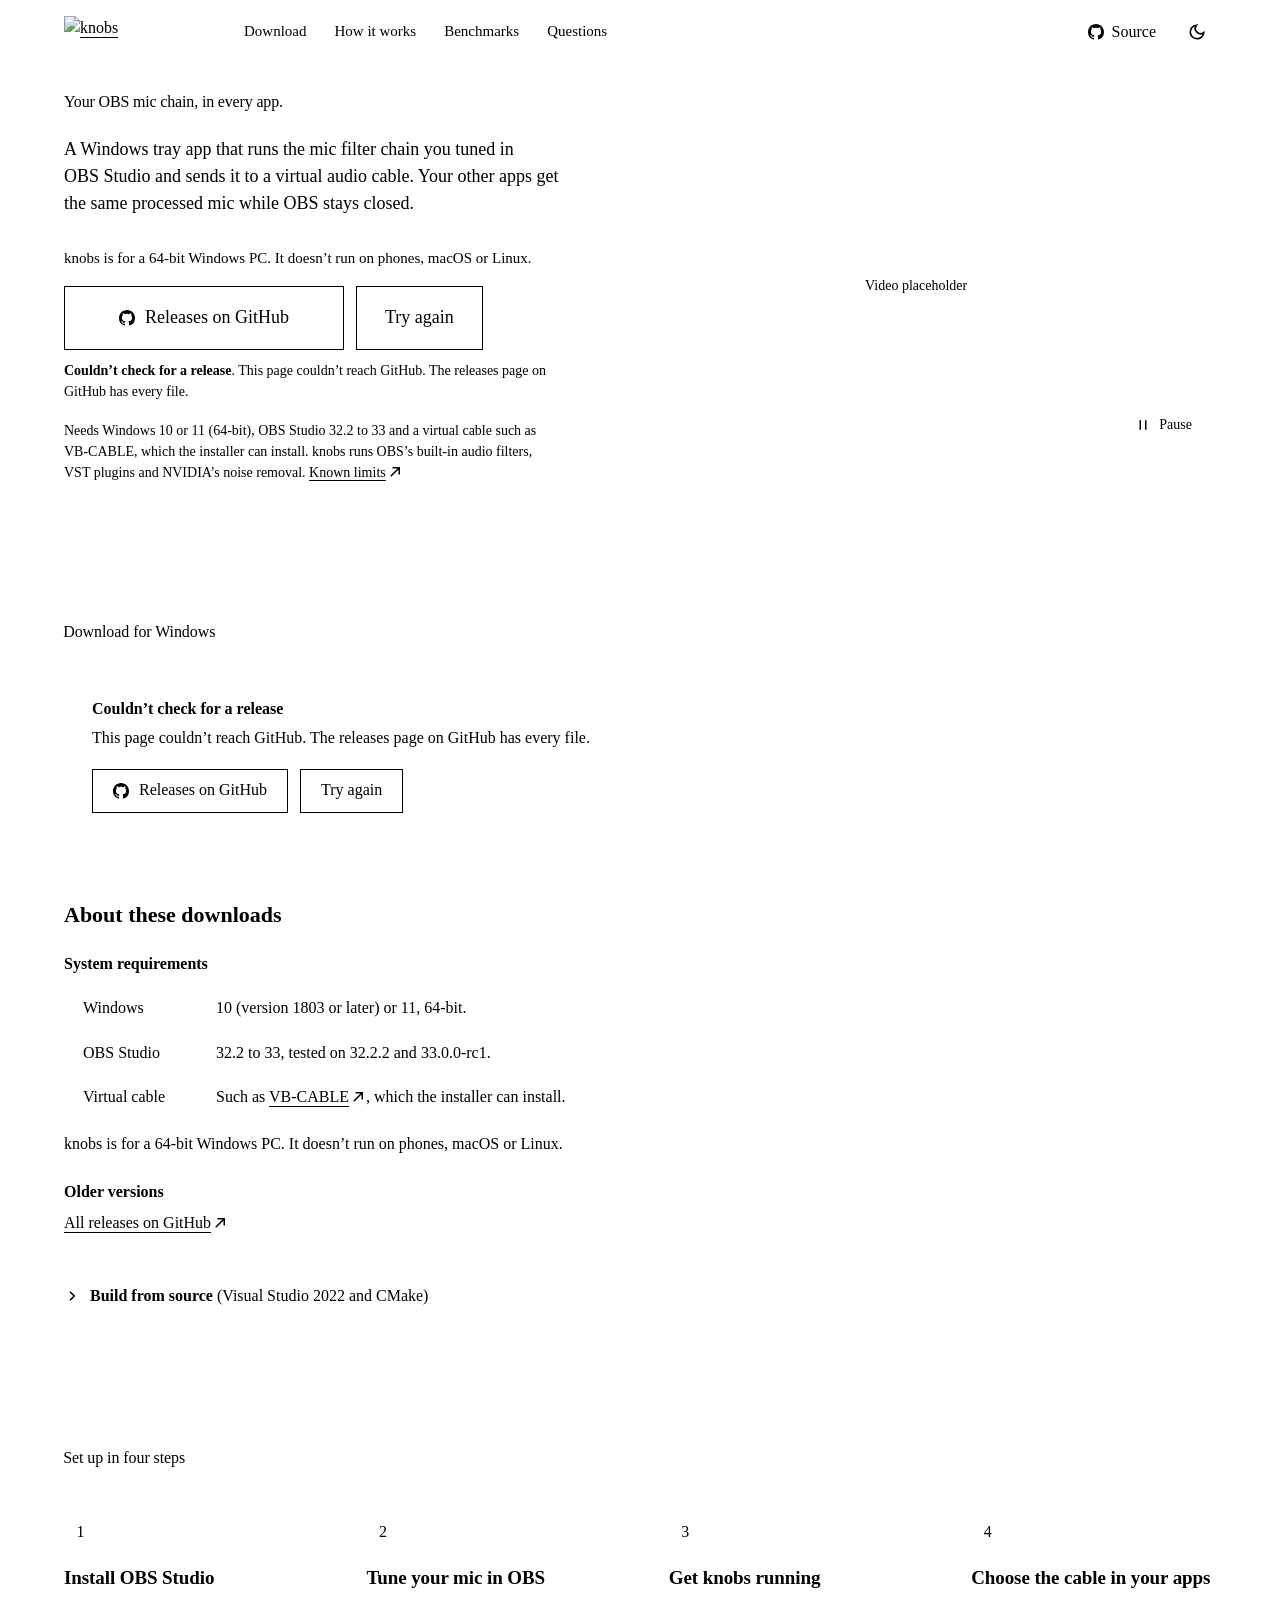
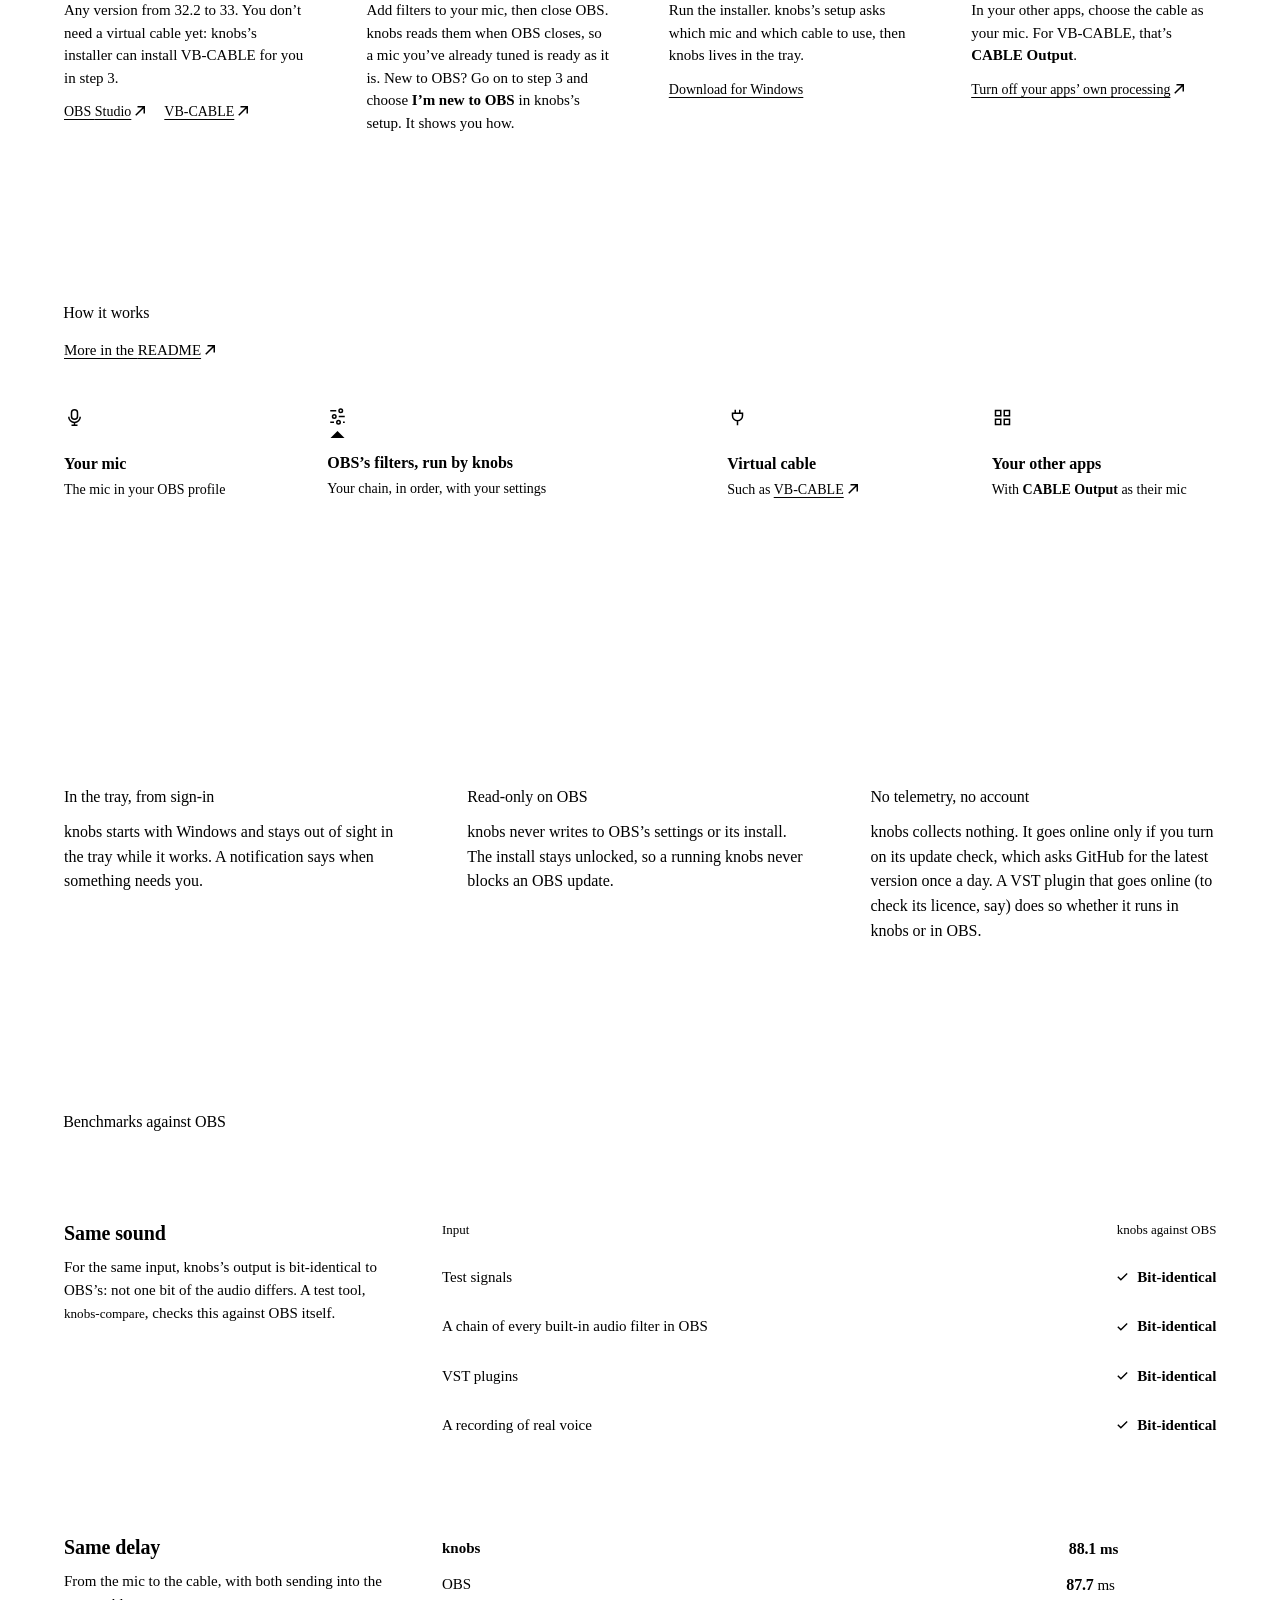
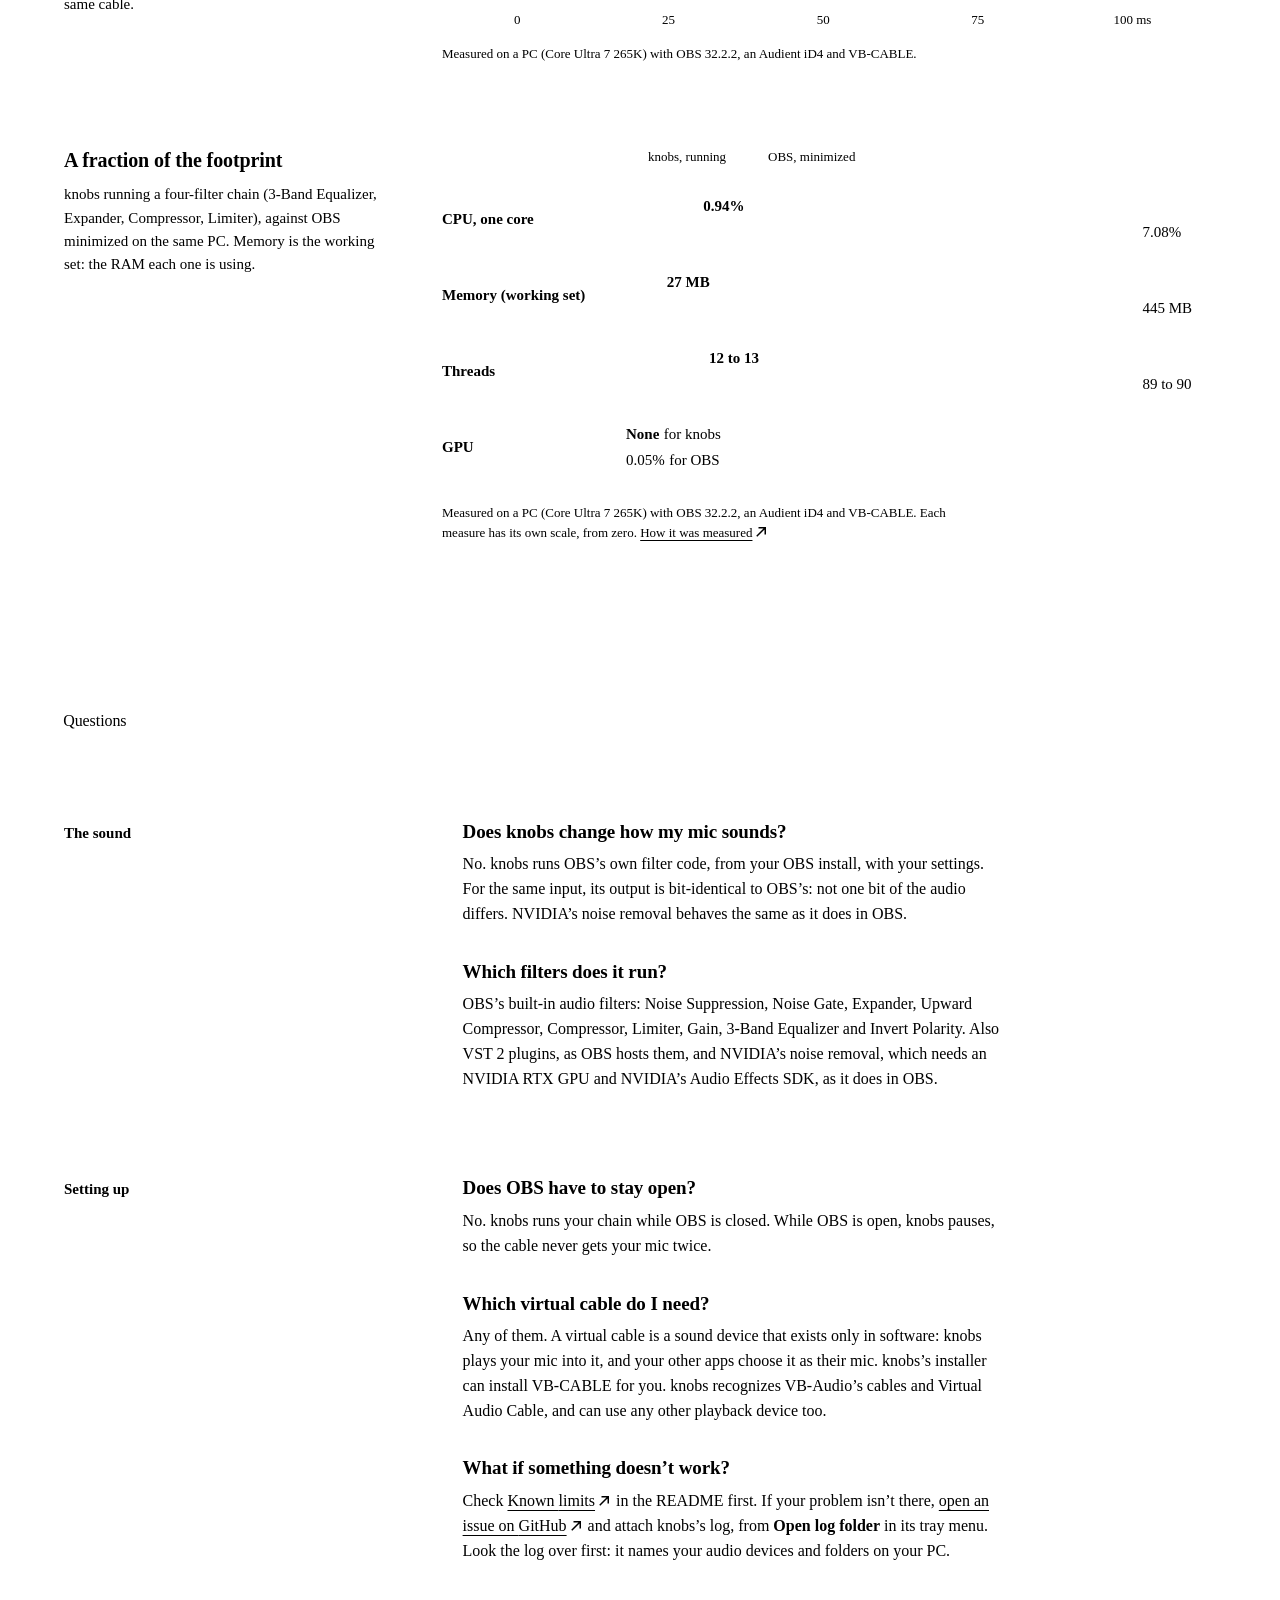
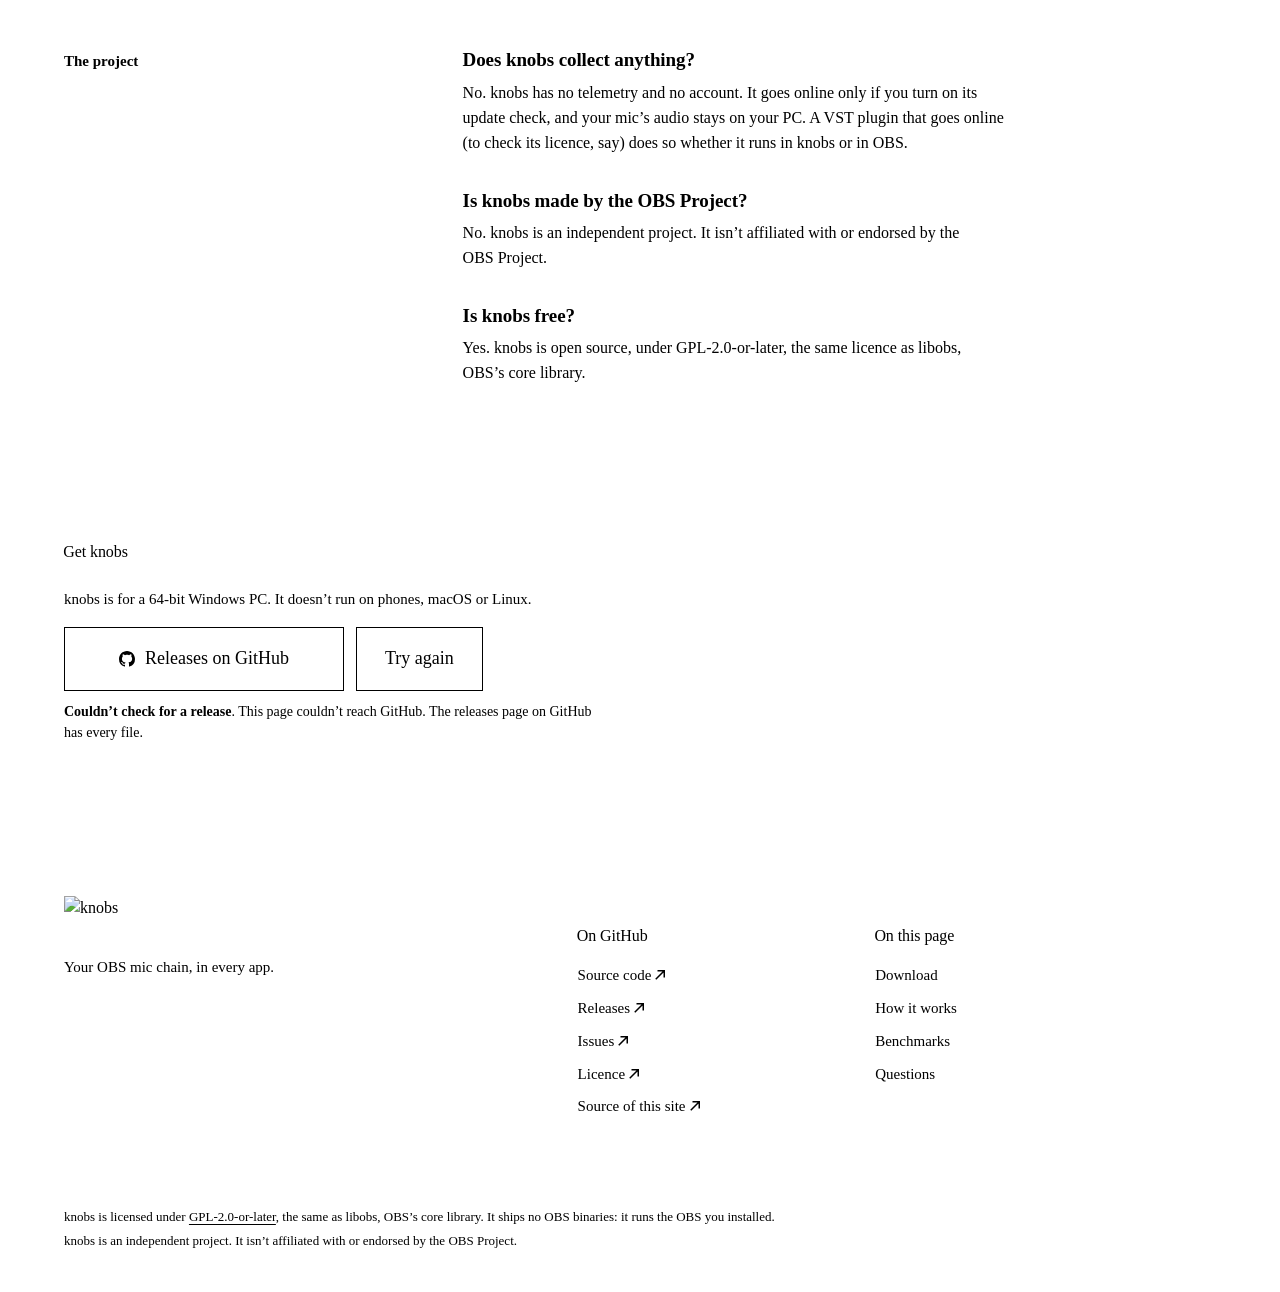
==== commit efb06a9b: "fix: word the page plainly I read every string on the page, in each of its states, as a visitor or a" ====
--- a/site/index.html
+++ b/site/index.html
@@ -70,7 +70,7 @@
 <meta property="og:type" content="website">
 <meta property="og:site_name" content="knobs">
 <meta property="og:title" content="knobs · Your OBS mic chain, in every app">
-<meta property="og:description" content="knobs is a Windows tray app that runs the mic filter chain you tuned in OBS Studio and sends it to a virtual audio cable. It’s an independent project, not affiliated with the OBS Project.">
+<meta property="og:description" content="knobs is a Windows tray app that runs the mic filter chain you tuned in OBS Studio and sends it to a virtual audio cable. It isn’t affiliated with or endorsed by the OBS Project.">
 <meta property="og:url" content="https://getknobs.app/">
 <meta property="og:image" content="https://getknobs.app/brand/card.png">
 <meta property="og:image:type" content="image/png">
@@ -79,7 +79,7 @@
 <meta property="og:image:alt" content="The knobs logo.">
 <meta name="twitter:card" content="summary_large_image">
 <meta name="twitter:title" content="knobs · Your OBS mic chain, in every app">
-<meta name="twitter:description" content="knobs is a Windows tray app that runs the mic filter chain you tuned in OBS Studio and sends it to a virtual audio cable. It’s an independent project, not affiliated with the OBS Project.">
+<meta name="twitter:description" content="knobs is a Windows tray app that runs the mic filter chain you tuned in OBS Studio and sends it to a virtual audio cable. It isn’t affiliated with or endorsed by the OBS Project.">
 <meta name="twitter:image" content="https://getknobs.app/brand/card.png">
 <meta name="twitter:image:alt" content="The knobs logo.">
 </head>
@@ -624,7 +624,7 @@
             </div>
             <div class="qa-item">
               <h4>Is knobs made by the OBS Project?</h4>
-              <p>No. knobs is an independent project, not affiliated with the OBS Project.</p>
+              <p>No. knobs is an independent project. It isn’t affiliated with or endorsed by the OBS Project.</p>
             </div>
             <div class="qa-item">
               <h4>Is knobs free?</h4>
@@ -721,7 +721,7 @@
     </div>
     <div class="footer-legal">
       <p>knobs is licensed under <a class="nowrap" href="https://github.com/danielalyoshin/knobs/blob/main/LICENSE">GPL-2.0-or-later</a>, the same as libobs, OBS’s core library. It ships no OBS binaries: it runs the OBS you installed.</p>
-      <p>knobs is an independent project, not affiliated with the OBS Project.</p>
+      <p>knobs is an independent project. It isn’t affiliated with or endorsed by the OBS Project.</p>
     </div>
   </div>
 </footer>
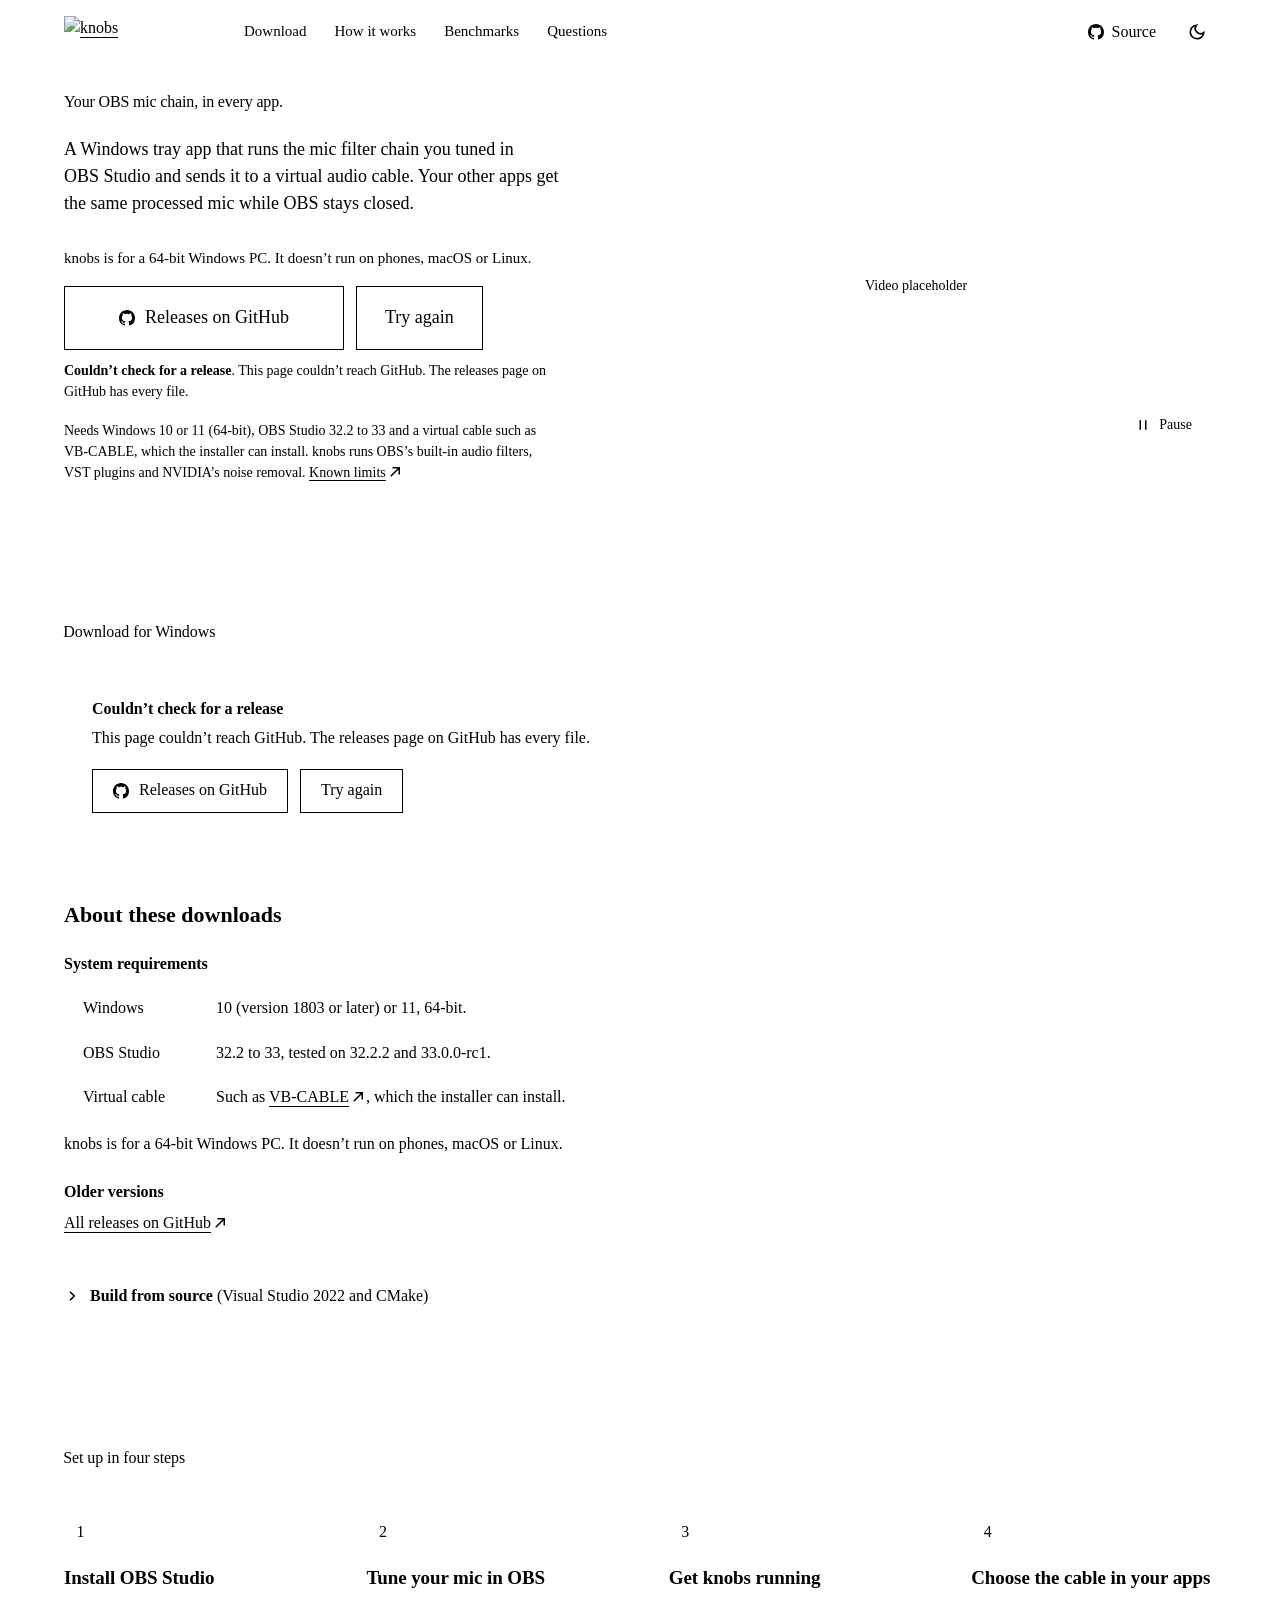
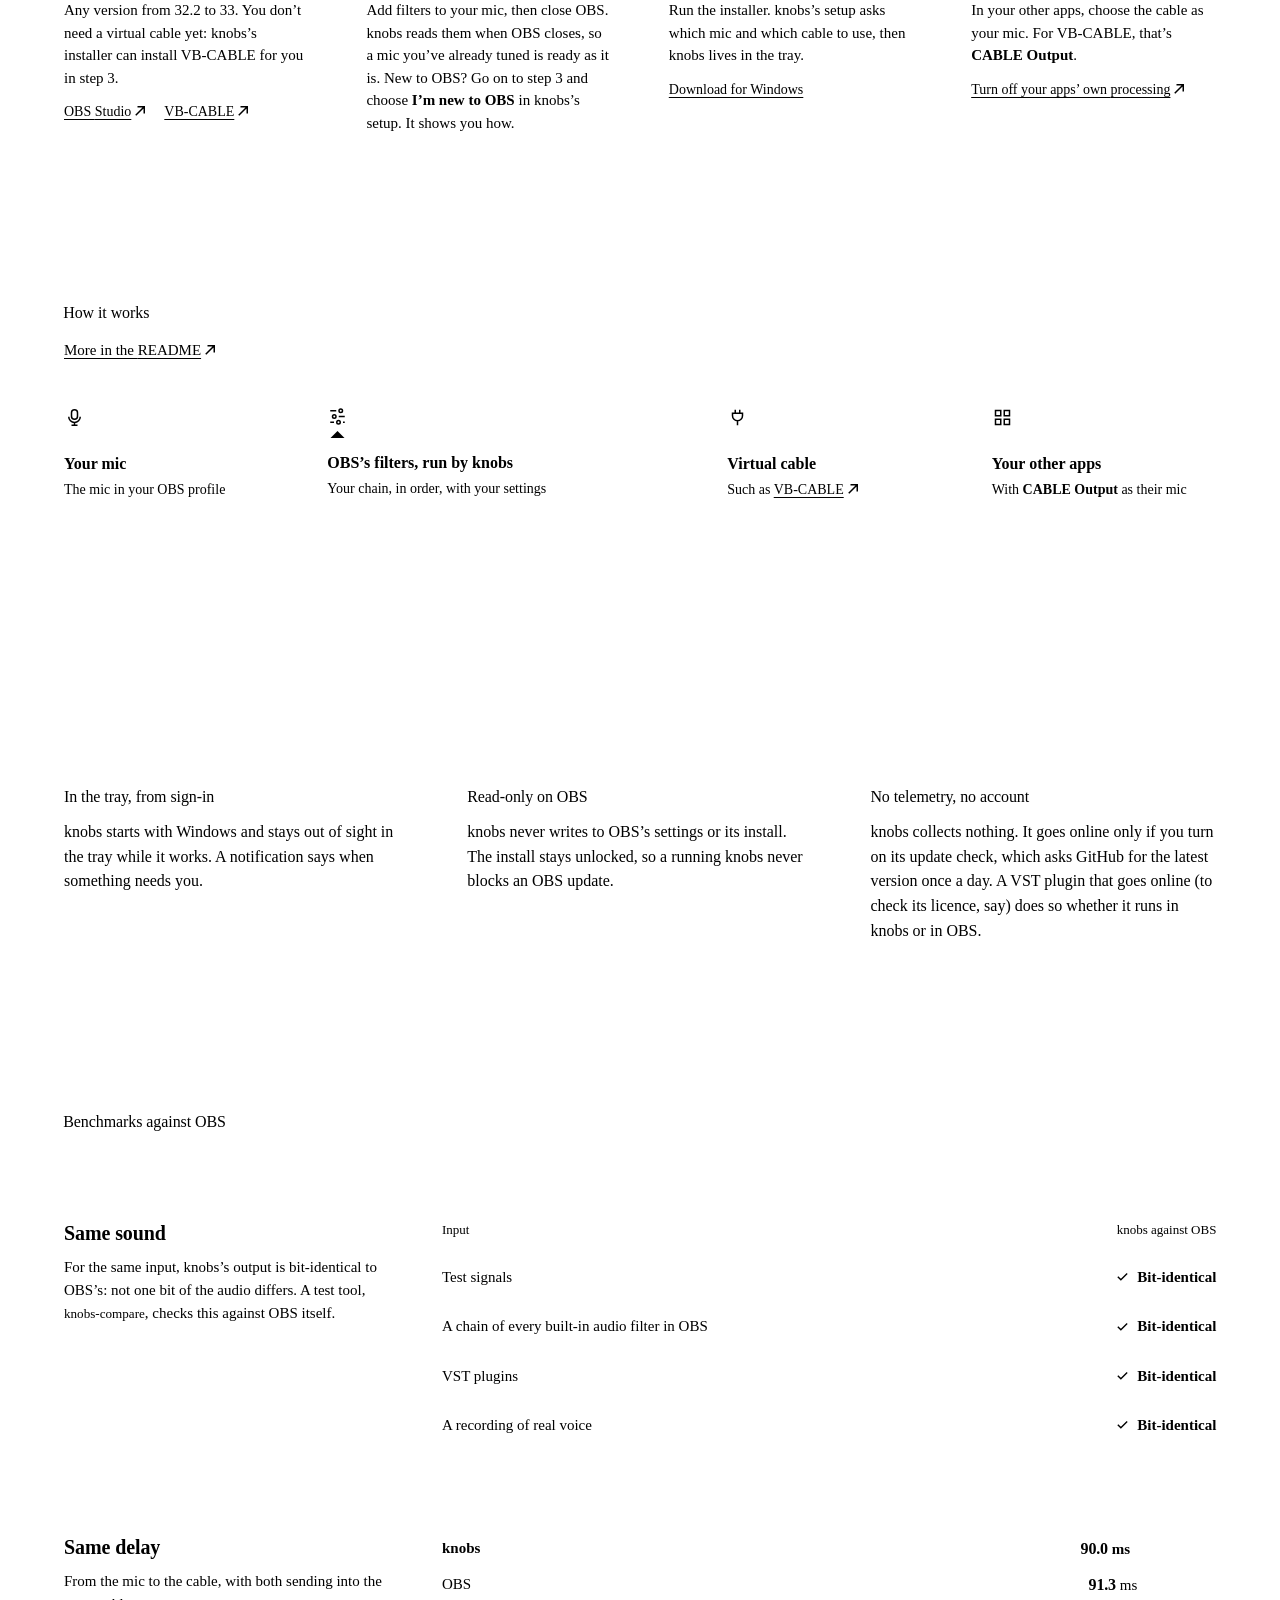
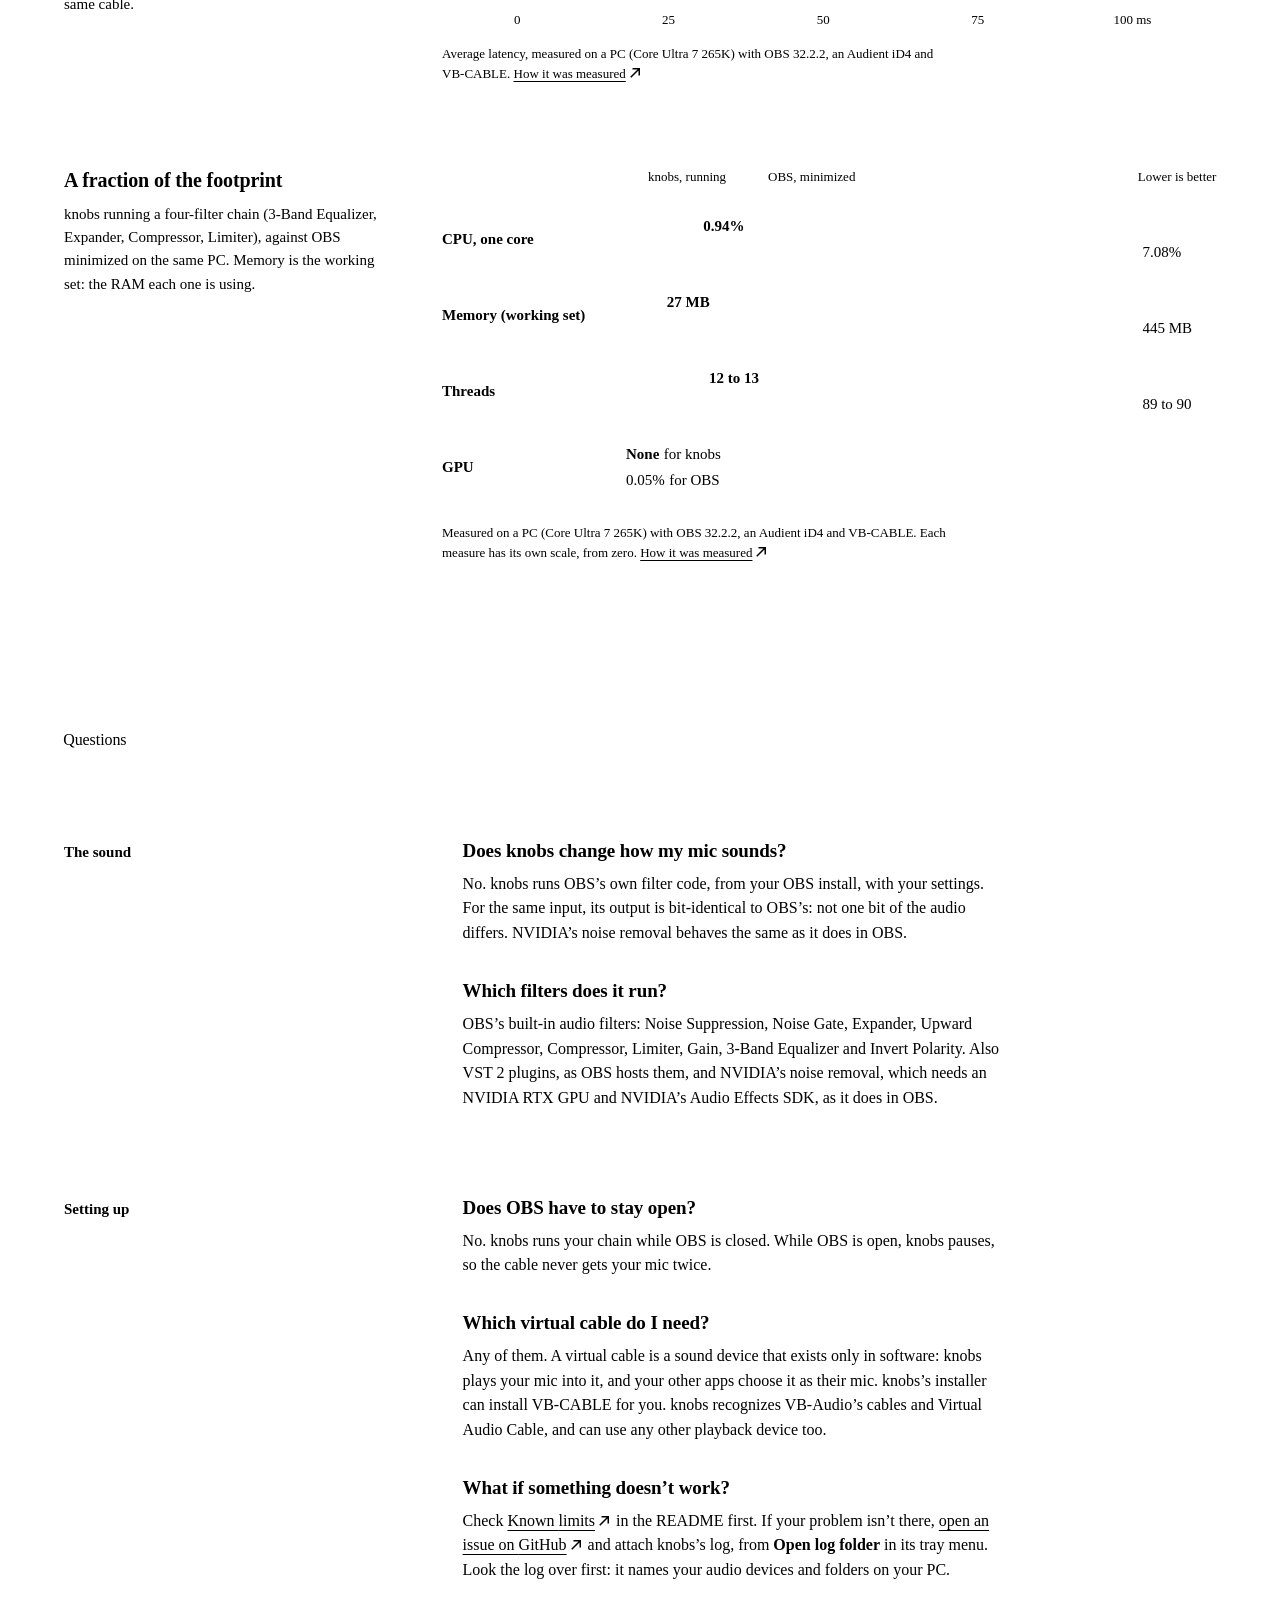
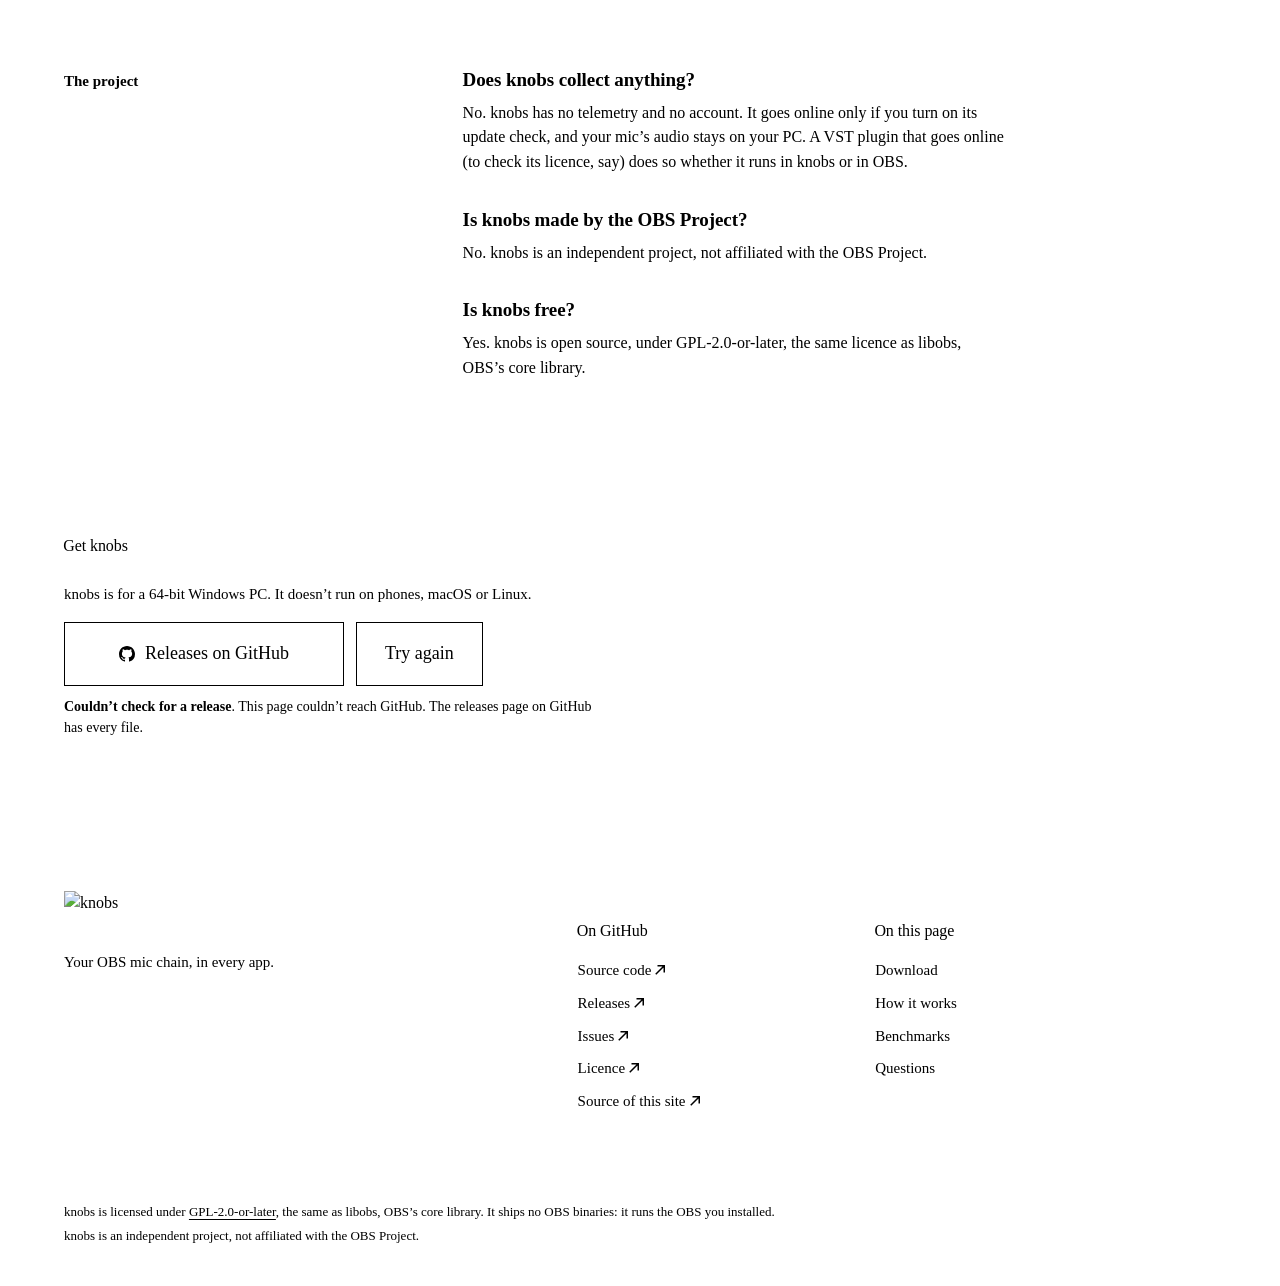
==== commit 7b266199: "feat: show the new latency averages, and say lower is better on the footprint The delay chart takes " ====
--- a/site/index.html
+++ b/site/index.html
@@ -70,7 +70,7 @@
 <meta property="og:type" content="website">
 <meta property="og:site_name" content="knobs">
 <meta property="og:title" content="knobs · Your OBS mic chain, in every app">
-<meta property="og:description" content="knobs is a Windows tray app that runs the mic filter chain you tuned in OBS Studio and sends it to a virtual audio cable. It isn’t affiliated with or endorsed by the OBS Project.">
+<meta property="og:description" content="knobs is a Windows tray app that runs the mic filter chain you tuned in OBS Studio and sends it to a virtual audio cable. It’s an independent project, not affiliated with the OBS Project.">
 <meta property="og:url" content="https://getknobs.app/">
 <meta property="og:image" content="https://getknobs.app/brand/card.png">
 <meta property="og:image:type" content="image/png">
@@ -79,7 +79,7 @@
 <meta property="og:image:alt" content="The knobs logo.">
 <meta name="twitter:card" content="summary_large_image">
 <meta name="twitter:title" content="knobs · Your OBS mic chain, in every app">
-<meta name="twitter:description" content="knobs is a Windows tray app that runs the mic filter chain you tuned in OBS Studio and sends it to a virtual audio cable. It isn’t affiliated with or endorsed by the OBS Project.">
+<meta name="twitter:description" content="knobs is a Windows tray app that runs the mic filter chain you tuned in OBS Studio and sends it to a virtual audio cable. It’s an independent project, not affiliated with the OBS Project.">
 <meta name="twitter:image" content="https://getknobs.app/brand/card.png">
 <meta name="twitter:image:alt" content="The knobs logo.">
 </head>
@@ -535,11 +535,11 @@
                 <span style="--t: 0">0</span><span style="--t: 0.25">25</span><span style="--t: 0.5">50</span><span style="--t: 0.75">75</span><span style="--t: 1">100&nbsp;ms</span>
               </div>
               <dl class="bars">
-                <div class="bar-row is-knobs"><dt>knobs</dt><dd style="--f: 0.881"><span class="val"><span class="num">88.1</span> ms</span></dd></div>
-                <div class="bar-row"><dt>OBS</dt><dd style="--f: 0.877"><span class="val"><span class="num">87.7</span> ms</span></dd></div>
+                <div class="bar-row is-knobs"><dt>knobs</dt><dd style="--f: 0.9"><span class="val"><span class="num">90.0</span> ms</span></dd></div>
+                <div class="bar-row"><dt>OBS</dt><dd style="--f: 0.913"><span class="val"><span class="num">91.3</span> ms</span></dd></div>
               </dl>
             </div>
-            <figcaption class="footnote">Measured on a PC (Core Ultra 7 265K) with OBS 32.2.2, an Audient iD4 and <span class="nowrap">VB-CABLE</span>.</figcaption>
+            <figcaption class="footnote">Average latency, measured on a PC (Core Ultra 7 265K) with OBS 32.2.2, an Audient iD4 and <span class="nowrap">VB-CABLE</span>. <a href="https://github.com/danielalyoshin/knobs/blob/main/docs/design.md#mic-to-cable-latency" class="nowrap">How it was measured<svg class="icon icon-ext" aria-hidden="true"><use href="#i-external"/></svg></a></figcaption>
           </figure>
         </div>
 
@@ -556,11 +556,12 @@
                  GPU is said in words, not drawn: on its own scale, OBS's
                  0.05% would be a full-length bar beside knobs's none. Who
                  each value belongs to is written beside it for the eye only,
-                 since the column headers already say it. -->
+                 since the column headers already say it, and so is "Lower is
+                 better" at the legend's end, which the caption says aloud. -->
             <table class="footprint" role="table">
-              <caption class="visually-hidden">knobs running a four-filter chain, against OBS minimized</caption>
+              <caption class="visually-hidden">knobs running a four-filter chain, against OBS minimized. Lower is better on every measure.</caption>
               <thead role="rowgroup">
-                <tr role="row"><td role="cell"></td><th scope="col" role="columnheader" class="is-knobs">knobs, running</th><th scope="col" role="columnheader">OBS, minimized</th></tr>
+                <tr role="row"><td role="cell"></td><th scope="col" role="columnheader" class="is-knobs">knobs, running</th><th scope="col" role="columnheader">OBS, minimized</th><td class="chart-note" role="presentation" aria-hidden="true">Lower is better</td></tr>
               </thead>
               <tbody role="rowgroup">
                 <tr role="row"><th scope="row" role="rowheader">CPU, one core</th><td role="cell" class="is-knobs" style="--f: 0.1328">0.94%</td><td role="cell" style="--f: 1">7.08%</td></tr>
@@ -624,7 +625,7 @@
             </div>
             <div class="qa-item">
               <h4>Is knobs made by the OBS Project?</h4>
-              <p>No. knobs is an independent project. It isn’t affiliated with or endorsed by the OBS Project.</p>
+              <p>No. knobs is an independent project, not affiliated with the OBS Project.</p>
             </div>
             <div class="qa-item">
               <h4>Is knobs free?</h4>
@@ -721,7 +722,7 @@
     </div>
     <div class="footer-legal">
       <p>knobs is licensed under <a class="nowrap" href="https://github.com/danielalyoshin/knobs/blob/main/LICENSE">GPL-2.0-or-later</a>, the same as libobs, OBS’s core library. It ships no OBS binaries: it runs the OBS you installed.</p>
-      <p>knobs is an independent project. It isn’t affiliated with or endorsed by the OBS Project.</p>
+      <p>knobs is an independent project, not affiliated with the OBS Project.</p>
     </div>
   </div>
 </footer>
--- a/site/styles.css
+++ b/site/styles.css
@@ -1609,6 +1609,16 @@
 .bar-row.is-knobs .val { color: var(--text); font-weight: 600; }
 .bar-row.is-knobs dd::before { background: var(--c-knobs); }
 
+/* "Lower is better", once for the footprint's four measures, which all
+   run the same way. It ends the legend's line, quiet, in label type, and
+   takes a line of its own when the legend fills the row. */
+.chart-note {
+  color: var(--text-3);
+  font-size: var(--text-xs);
+  font-weight: 500;
+  line-height: 1.4;
+}
+
 /* A fraction of the footprint: the table, laid out as four small charts.
    The header row is the legend; each body row is a measure, with knobs's
    bar over OBS's on that measure's own scale. */
@@ -1629,6 +1639,7 @@
   padding: 0 0 14px var(--metric);
 }
 .footprint thead td { padding: 0; margin-right: -20px; }
+.footprint thead .chart-note { align-self: center; margin: 0 0 0 auto; }
 .footprint thead th {
   display: inline-flex;
   align-items: center;
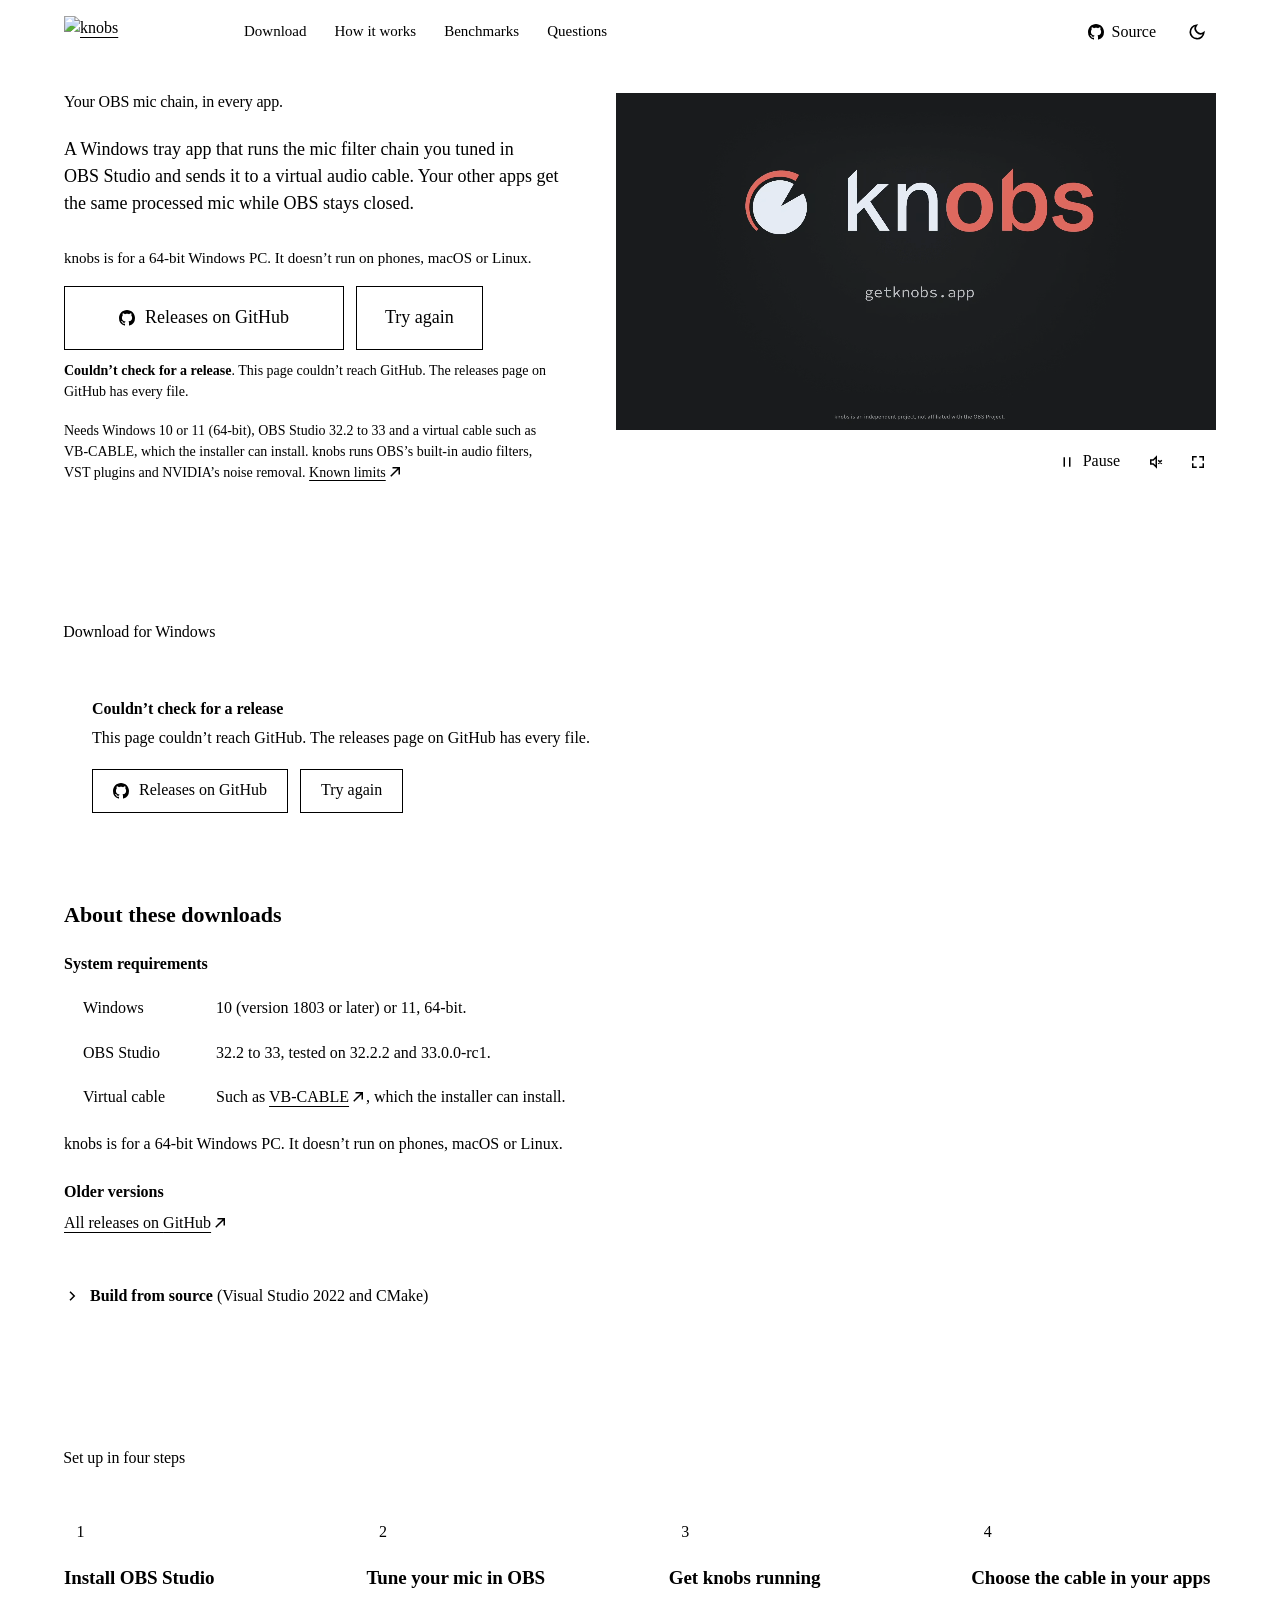
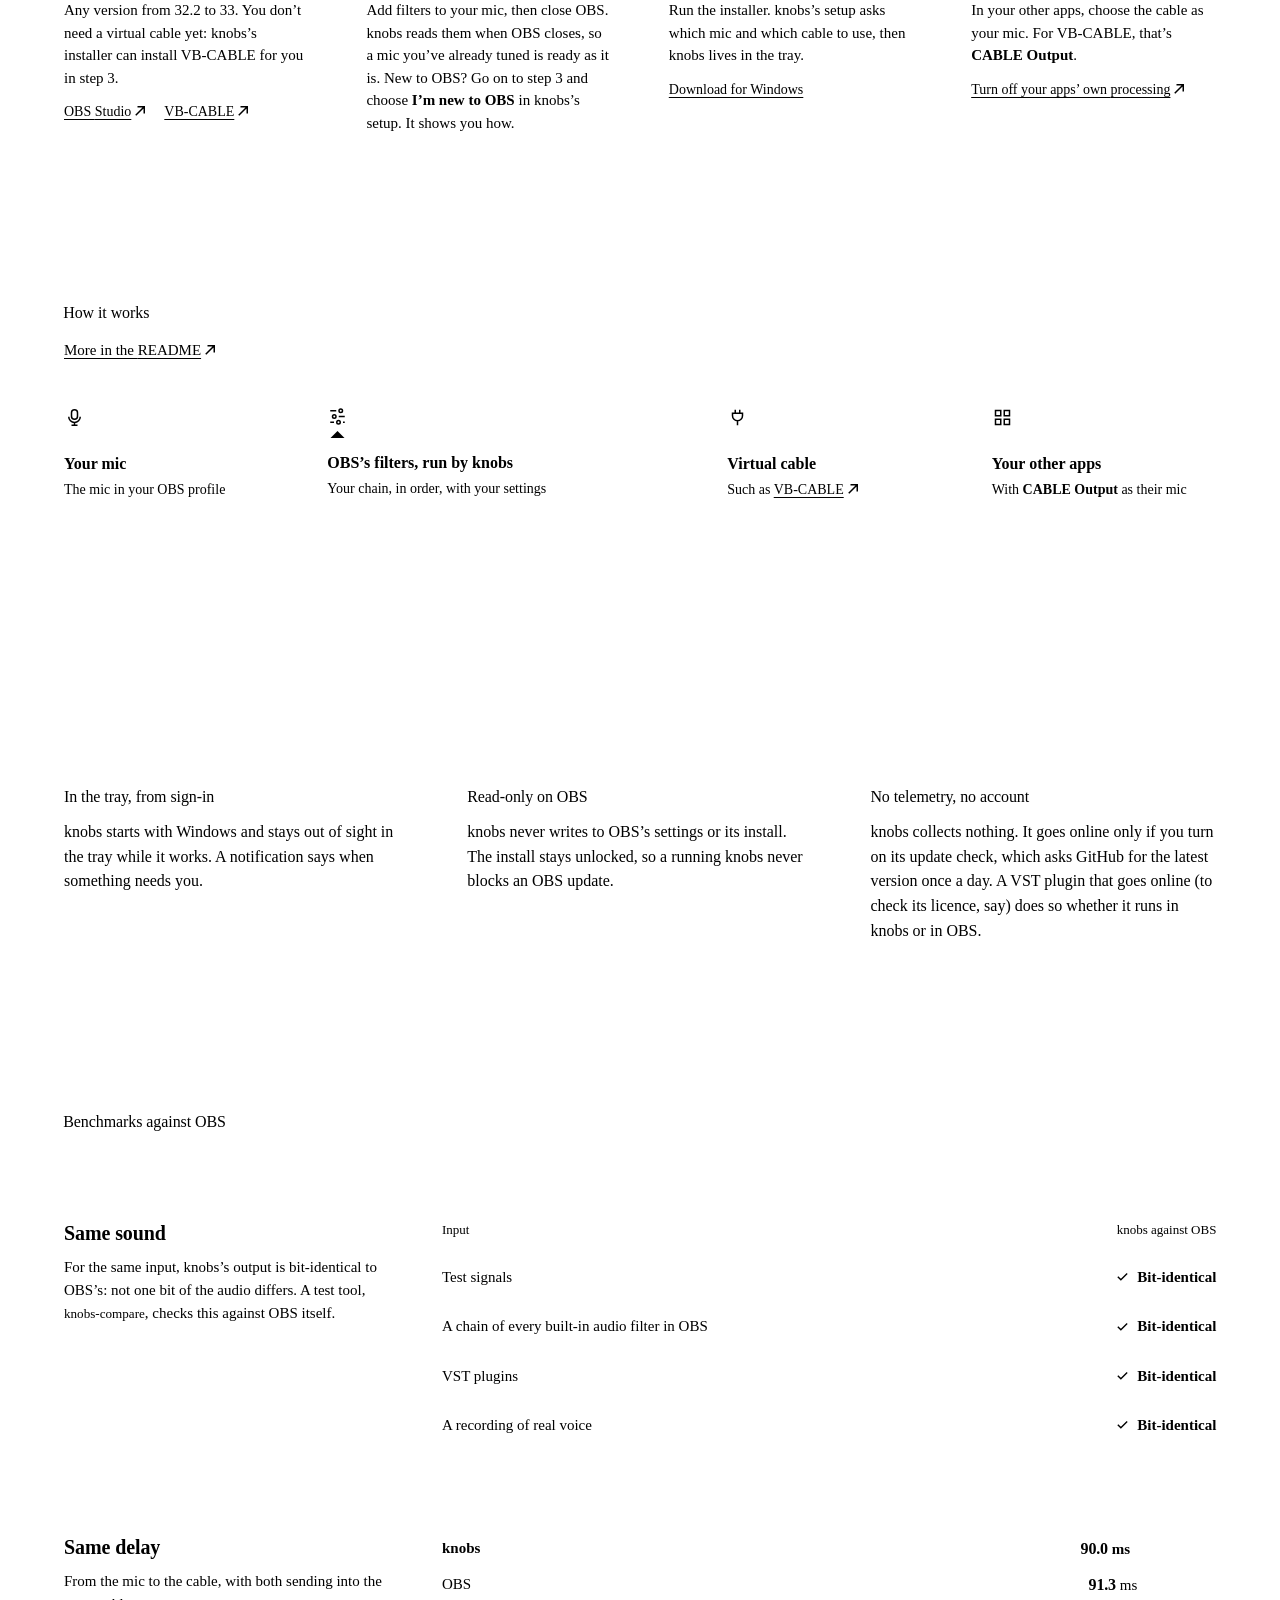
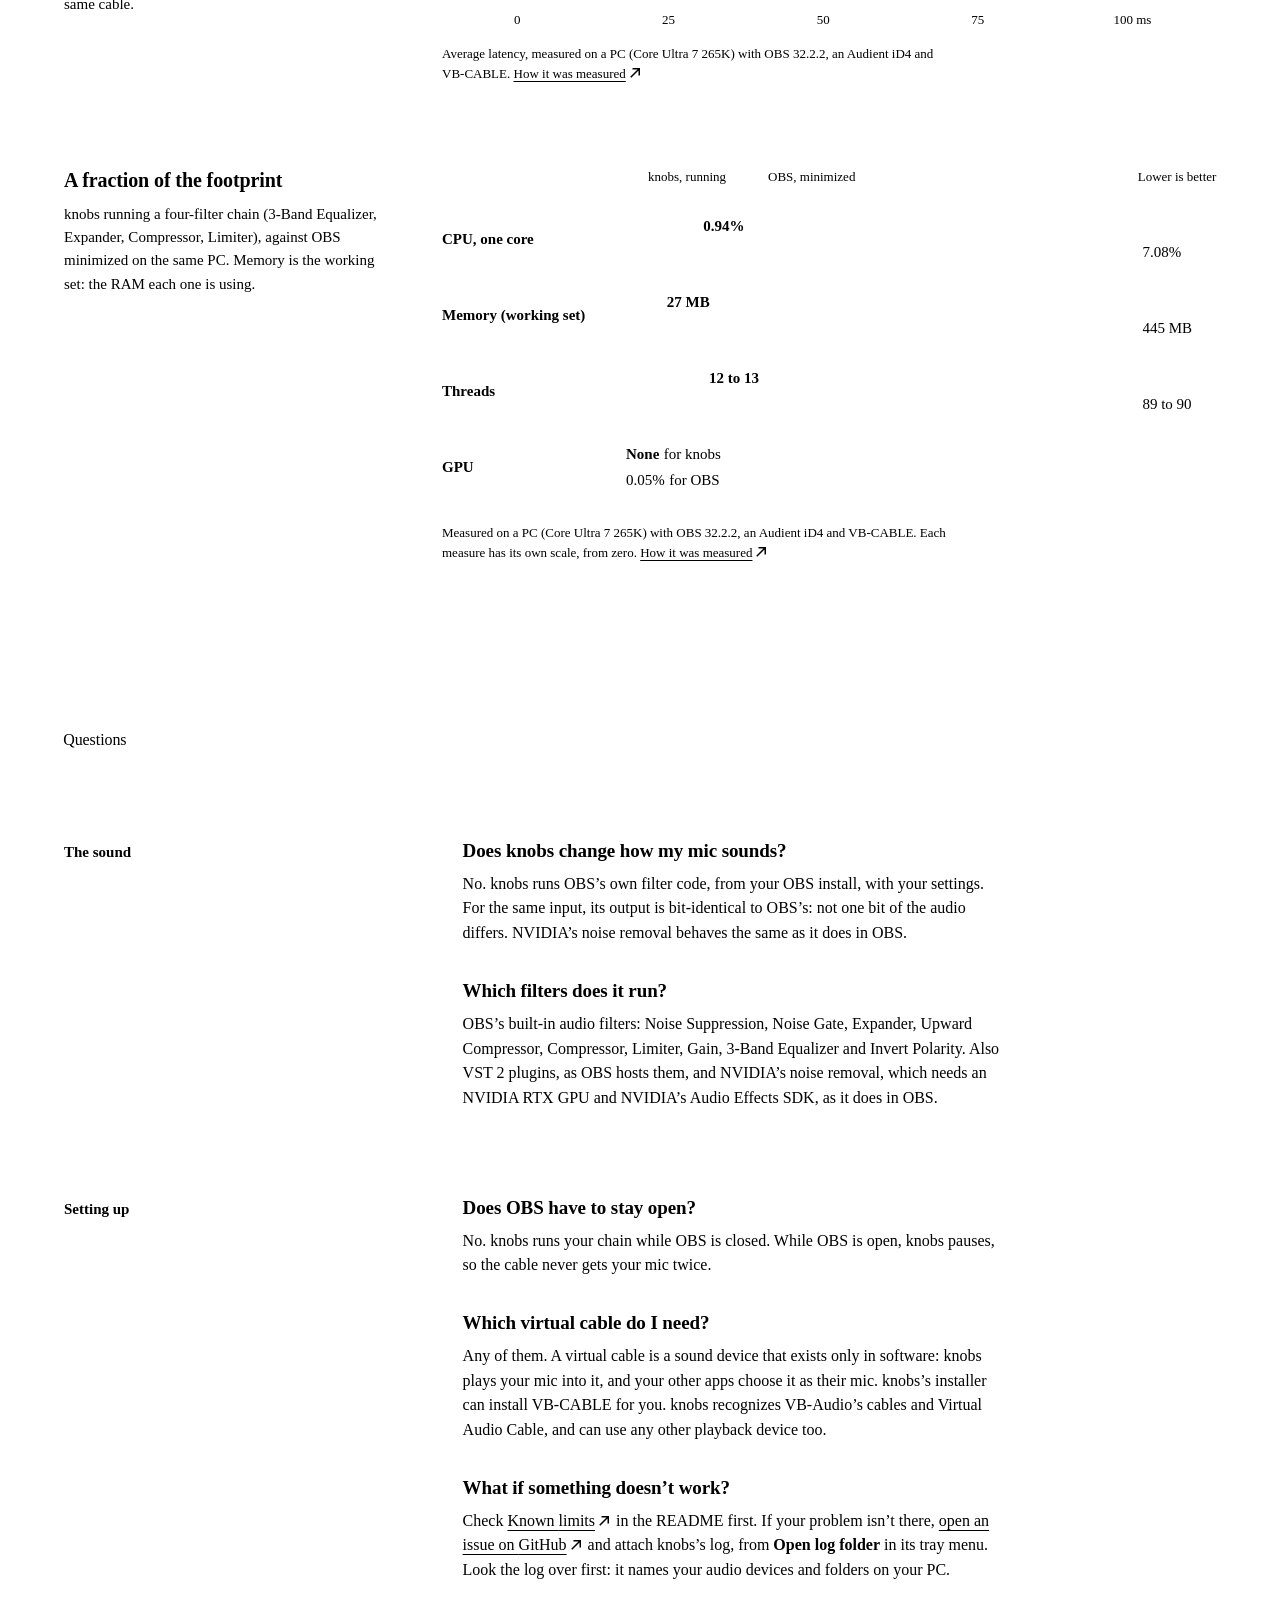
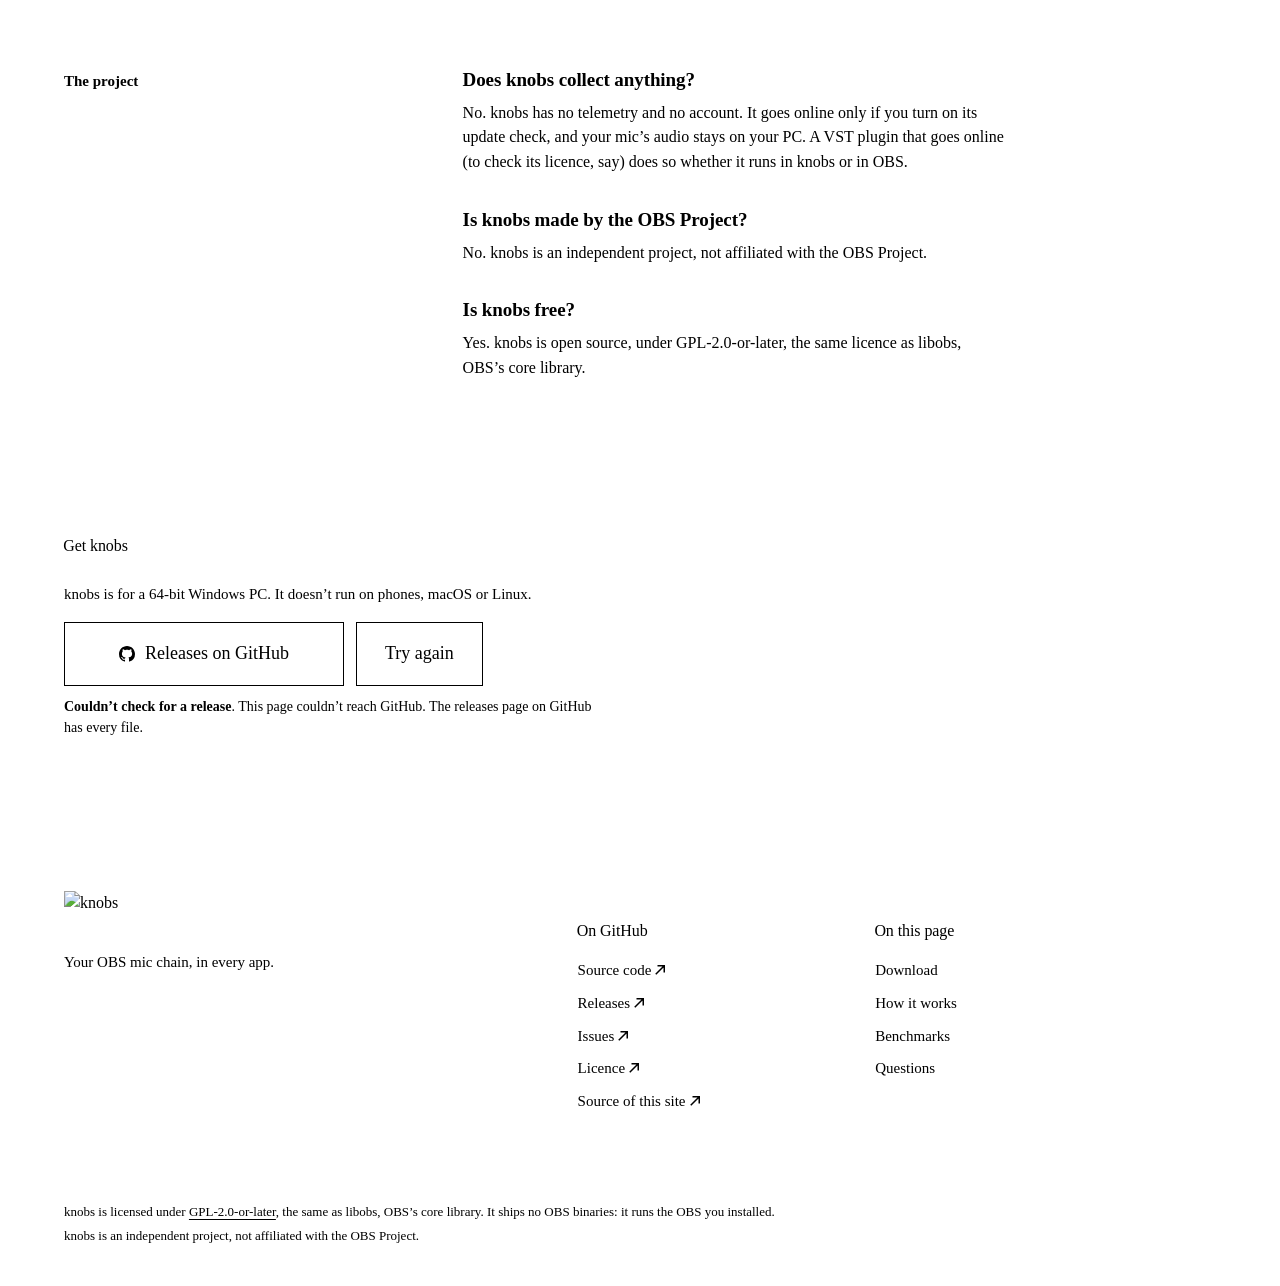
==== commit ebe504a0: "feat: put the knobs reel in the hero, with its own controls The reel plays in the hero: 24 seconds a" ====
--- a/site/index.html
+++ b/site/index.html
@@ -50,6 +50,9 @@
 <link rel="preload" href="fonts/RadioCanada-Regular-Latin1.woff2" as="font" type="font/woff2" crossorigin>
 <link rel="preload" href="fonts/RadioCanada-Medium-Latin1.woff2" as="font" type="font/woff2" crossorigin>
 <link rel="preload" href="fonts/RadioCanada-SemiBold-Latin1.woff2" as="font" type="font/woff2" crossorigin>
+<!-- The reel's poster is the first screen's largest picture: fetched
+     early and first, before the stylesheet finds the video. -->
+<link rel="preload" href="media/knobs-reel.webp" as="image" type="image/webp" fetchpriority="high">
 <link rel="stylesheet" href="tokens.css">
 <link rel="stylesheet" href="base.css">
 <link rel="stylesheet" href="styles.css">
@@ -95,6 +98,10 @@
   <symbol id="i-chevron" viewBox="0 0 16 16"><path d="M6 3.75 10.25 8 6 12.25" fill="none" stroke="currentColor" stroke-width="1.5"/></symbol>
   <symbol id="i-play" viewBox="0 0 16 16"><path d="M4.75 3v10L12.5 8z" fill="none" stroke="currentColor" stroke-width="1.5"/></symbol>
   <symbol id="i-pause" viewBox="0 0 16 16"><path d="M5.25 3.25v9.5m5.5-9.5v9.5" fill="none" stroke="currentColor" stroke-width="1.5"/></symbol>
+  <symbol id="i-sound" viewBox="0 0 16 16"><path d="M2.75 6h2.5l3-3v10l-3-3h-2.5zM10.19 6.06a2.75 2.75 0 0 1 0 3.88M11.96 4.29a5.25 5.25 0 0 1 0 7.42" fill="none" stroke="currentColor" stroke-width="1.5"/></symbol>
+  <symbol id="i-muted" viewBox="0 0 16 16"><path d="M2.75 6h2.5l3-3v10l-3-3h-2.5zM10.25 6.25l3.5 3.5m0-3.5-3.5 3.5" fill="none" stroke="currentColor" stroke-width="1.5"/></symbol>
+  <symbol id="i-expand" viewBox="0 0 16 16"><path d="M2.75 6.75v-4h4m2.5 0h4v4m0 2.5v4h-4m-2.5 0h-4v-4" fill="none" stroke="currentColor" stroke-width="1.5"/></symbol>
+  <symbol id="i-minimize" viewBox="0 0 16 16"><path d="M5.75 2.75v3h-3m7.5-3v3h3m0 4.5h-3v3m-4.5 0v-3h-3" fill="none" stroke="currentColor" stroke-width="1.5"/></symbol>
   <symbol id="i-info" viewBox="0 0 16 16"><circle cx="8" cy="8" r="6.25" fill="none" stroke="currentColor" stroke-width="1.5"/><path d="M8 7v4" fill="none" stroke="currentColor" stroke-width="1.5"/><circle cx="8" cy="5" r=".9" fill="currentColor"/></symbol>
   <symbol id="i-sun" viewBox="0 0 16 16"><circle cx="8" cy="8" r="2.75" fill="none" stroke="currentColor" stroke-width="1.5"/><path d="M8 1v2M8 13v2M1 8h2M13 8h2M3.05 3.05l1.41 1.41M11.54 11.54l1.41 1.41M3.05 12.95l1.41-1.41M11.54 4.46l1.41-1.41" fill="none" stroke="currentColor" stroke-width="1.5"/></symbol>
   <symbol id="i-moon" viewBox="0 0 16 16"><path d="M14 8.53A6 6 0 1 1 7.47 2 4.67 4.67 0 0 0 14 8.53z" fill="none" stroke="currentColor" stroke-width="1.5"/></symbol>
@@ -221,29 +228,28 @@
         <p class="hero-needs">Needs Windows 10 or 11 (64-bit), <span class="nowrap">OBS Studio</span> <span class="nowrap">32.2 to 33</span> and a virtual cable such as <span class="nowrap">VB-CABLE</span>, which the installer can install. knobs runs OBS’s <span class="nowrap">built-in</span> audio filters, VST plugins and NVIDIA’s noise removal. <a class="nowrap" href="https://github.com/danielalyoshin/knobs#known-limits">Known limits<span class="visually-hidden"> in the README</span><svg class="icon icon-ext" aria-hidden="true"><use href="#i-external"/></svg></a></p>
       </div>
 
-      <figure class="video" id="video" aria-label="knobs at work, a short looping video">
+      <figure class="video" id="video" aria-label="knobs in 24 seconds, a looping video" aria-describedby="video-text">
+        <!-- The reel: 24 seconds at 60 fps, a seamless loop, picture and
+             sound, dark in both schemes, its edges graphite. Two encodes,
+             AV1 with Opus and, for browsers without AV1, H.264 with AAC,
+             and the poster, its end card (frame 1312). page.js takes it
+             over, so nothing loads before it's wanted: it plays muted, only
+             while it's on screen, from the poster's frame, so the still
+             turns into motion without a cut; it waits for Play when the
+             browser asks to save data or the visitor asks for reduced
+             motion; and it gets its own controls in place of the browser's,
+             which stay only for visitors without JavaScript, in a row under
+             it: Pause and Play, so the loop can always be stopped, the
+             sound, and Expand, which opens it large over the page. -->
         <div class="video-frame">
-          <!-- The video goes here (16:9, muted, looping, no sound). Replace the
-               placeholder with:
-               <video muted loop playsinline controls preload="none"
-                      poster="media/knobs-loop.jpg">
-                 <source src="media/knobs-loop.webm" type="video/webm">
-                 <source src="media/knobs-loop.mp4" type="video/mp4">
-               </video>
-               page.js then takes it over and starts it, so nothing loads
-               before it's wanted: it plays only while it's on screen, waits
-               for Play when the browser asks to save data, never plays with
-               reduced motion (the poster is the picture), and gets a Pause
-               and Play button in place of the browser's controls, which stay
-               only for visitors without JavaScript, so the loop can always be
-               paused. -->
-          <!-- Until then: one quiet line, and the loop's Pause button where
-               page.js will draw it, as a picture rather than a control. -->
-          <div class="video-placeholder">
-            <span>Video placeholder</span>
-            <span class="video-toggle" aria-hidden="true"><svg class="icon"><use href="#i-pause"/></svg><span class="video-toggle-label">Pause</span></span>
-          </div>
-        </div>
+          <video muted loop playsinline controls preload="none" poster="media/knobs-reel.webp" width="1920" height="1080">
+            <source src="media/knobs-reel-av1.mp4" type='video/mp4; codecs="av01.0.09M.10, opus"'>
+            <source src="media/knobs-reel.mp4" type='video/mp4; codecs="avc1.64002a, mp4a.40.2"'>
+          </video>
+        </div>
+        <!-- What the reel shows, for screen readers: it says no more than
+             the page does. -->
+        <p class="visually-hidden" id="video-text">It shows what this page says. Your mic’s signal passes through OBS, and then OBS can stay closed. knobs runs the same filter chain, and its audio is bit-identical to OBS’s. It also runs VST plugins and NVIDIA’s noise removal. It uses 27 MB of memory against OBS’s 445 MB, and 0.94% of a CPU core against 7.08%: 16.5 times less memory and 7.5 times less CPU than keeping OBS open. The signal reaches every app: your OBS mic chain, in every app.</p>
       </figure>
     </div>
   </section>
--- a/site/styles.css
+++ b/site/styles.css
@@ -544,18 +544,27 @@
 .hero-more[hidden] + .hero-needs { margin-top: 18px; }
 .hero-needs a { color: var(--text); }
 
-/* The video: a screen at 16:9 with a hairline edge, square (a dark well in
-   dark, white on the grey in light). A <video> dropped into the frame
-   fills it exactly. */
-.video { margin: 0; min-width: 0; }
+/* The reel: 16:9, square, with no frame. Its edges are graphite, so on the
+   dark ground it has no edge at all, and on the light one it stands as a
+   graphite panel of its own. Nothing sits over it: its controls are in a
+   row under it, on the right. */
+.video {
+  display: grid;
+  gap: 14px;
+  margin: 0;
+  min-width: 0;
+}
+.video > .video-controls { justify-self: end; }
 .video-frame {
   position: relative;
-  aspect-ratio: var(--video-ratio, 16 / 9);
+  aspect-ratio: 16 / 9;
   overflow: hidden;
-  border: 1px solid var(--line);
   border-radius: var(--radius);
-  background: var(--screen);
-}
+  background: var(--brand-graphite);
+}
+/* While the reel is away in the expanded view, its empty place takes the
+   page's ground, so no bare panel shows past it on the dimmed page. */
+.video-frame.is-away { background: none; }
 .video-frame > video {
   position: absolute;
   inset: 0;
@@ -564,32 +573,23 @@
   height: 100%;
   object-fit: cover;
 }
-/* Until the video is in, the frame says so in one quiet line and shows the
-   loop's Pause button where page.js will draw it. That button is a picture
-   of the control, so it never answers the pointer. */
-.video-placeholder {
-  position: absolute;
-  inset: 0;
-  display: grid;
-  place-items: center;
-  color: var(--text-3);
-  font-size: var(--text-sm);
-}
-.video-placeholder .video-toggle { pointer-events: none; }
-.video-frame:has(video) .video-placeholder { display: none; }
-/* The video's own Pause and Play (WCAG 2.2.2), drawn by page.js only once a
-   <video> is in the frame: a small solid button in its corner, so it reads
-   over any frame of the loop. Its focus ring sits inside it for the same
-   reason. */
-.video-toggle {
-  position: absolute;
-  right: 12px;
-  bottom: 12px;
-  z-index: 1;
+/* The video's own controls, drawn by page.js: Pause and Play (WCAG 2.2.2),
+   the sound, and Expand. Square and outlined in label type, as the
+   header's tools are, on the page's own ground; under the pointer the edge
+   and the words light red, as a cap does. Pause and Play say their word;
+   the sound and Expand are their icons alone, as the header's light and
+   dark toggle is. */
+.video-controls {
+  display: flex;
+  gap: 6px;
+}
+.video-btn {
   display: inline-flex;
   align-items: center;
+  justify-content: center;
   gap: 8px;
-  min-height: 36px;
+  min-width: var(--video-btn);
+  min-height: var(--video-btn);
   padding: 0 12px 0 10px;
   border: 1px solid var(--line-strong);
   border-radius: var(--radius);
@@ -599,10 +599,66 @@
   cursor: pointer;
   transition: border-color var(--duration-fast) var(--ease), color var(--duration-fast) var(--ease);
 }
-.video-toggle[hidden] { display: none; }
-.video-toggle:hover { border-color: var(--action); color: var(--action-text); }
-.video-toggle:active { transform: translateY(1px); }
-.video-toggle:focus-visible { outline-offset: -5px; }
+.video-btn.is-icon { padding: 0; }
+.video-btn[hidden] { display: none; }
+button.video-btn:hover { border-color: var(--action); color: var(--action-text); }
+button.video-btn:active { transform: translateY(1px); }
+:root { --video-btn: 36px; }
+
+/* Expand: the video large, in a modal dialog page.js builds, with the
+   page still there behind it, dimmed under graphite in both schemes (the
+   brand's own dark, as a room's lights go down), and a margin all round.
+   The same <video> moves into it, so it plays on without a break, and
+   moves back on Minimize, Esc or a click on the dimmed page. Its controls
+   go with it, under it on the right, as they sit under the reel, Expand
+   turned into Minimize in the same place. On the dimmed page they take the
+   dark scheme's roles, in both schemes. The page behind stays where it
+   was. */
+.video-focus {
+  color-scheme: dark;
+  --ground: var(--brand-graphite);
+  --text: var(--brand-ink);
+  --line-strong: var(--neutral-dark-375);
+  --action: var(--brand-cap-red);
+  --action-text: var(--brand-cap-red);
+  --focus: var(--brand-cap-red);
+  --pad: clamp(24px, 5vw, 80px);
+  --row: calc(var(--video-btn) + 12px);
+  position: fixed;
+  inset: 0;
+  width: 100%;
+  height: 100%;
+  max-width: none;
+  max-height: none;
+  margin: 0;
+  padding: var(--pad);
+  border: 0;
+  background: var(--brand-graphite);
+  background: color-mix(in srgb, var(--brand-graphite) 80%, transparent);
+  color: var(--text);
+  overflow: hidden;
+}
+.video-focus[open] {
+  display: grid;
+  place-items: center;
+  animation: video-fade var(--duration-fast) var(--ease);
+}
+.video-focus::backdrop { background: transparent; }
+@keyframes video-fade {
+  from { opacity: 0; }
+}
+/* As wide as the window allows at 16:9 inside the margin, with a row for
+   the controls below. */
+.video-focus-body {
+  display: grid;
+  row-gap: 12px;
+  width: min(100%, calc((100vh - 2 * var(--pad) - var(--row)) * 16 / 9));
+  width: min(100%, calc((100dvh - 2 * var(--pad) - var(--row)) * 16 / 9));
+  animation: settle var(--duration-fast) var(--ease);
+}
+.video-focus-body > .video-frame { width: 100%; }
+.video-focus-body > .video-controls { justify-self: end; }
+html:has(.video-focus[open]) { overflow: hidden; }
 
 /* ---------- Bands ---------- */
 
@@ -1977,7 +2033,8 @@
   .preview-strip,
   .header-tools,
   .video,
-  .video-toggle,
+  .video-controls,
+  .video-focus,
   [data-retry],
   .copy { display: none !important; }
 }
@@ -2059,6 +2116,8 @@
   .dest .icon { margin: 0 8px 0 0; vertical-align: -0.1875rem; }
   .hero-more { margin-top: 18px; }
   .video { width: 100%; max-width: 40rem; margin-top: 40px; }
+  /* Its controls centre under it, like the rest of the stack. */
+  .video > .video-controls { justify-self: center; }
 
   /* The signal path runs down the left: the same icons, wire and
      arrowheads, turned, each icon level with its stage name's first line.
@@ -2280,7 +2339,7 @@
   .file-check > summary { --summary-h: 44px; }
   .site-nav a { display: flex; align-items: center; min-height: 44px; }
   .header-tools { --tool: max(44px, 1.125rem + 12px); }
-  .video-toggle { min-height: 44px; }
+  :root { --video-btn: 44px; }
 
   .hero-more a,
   .hero-needs a,
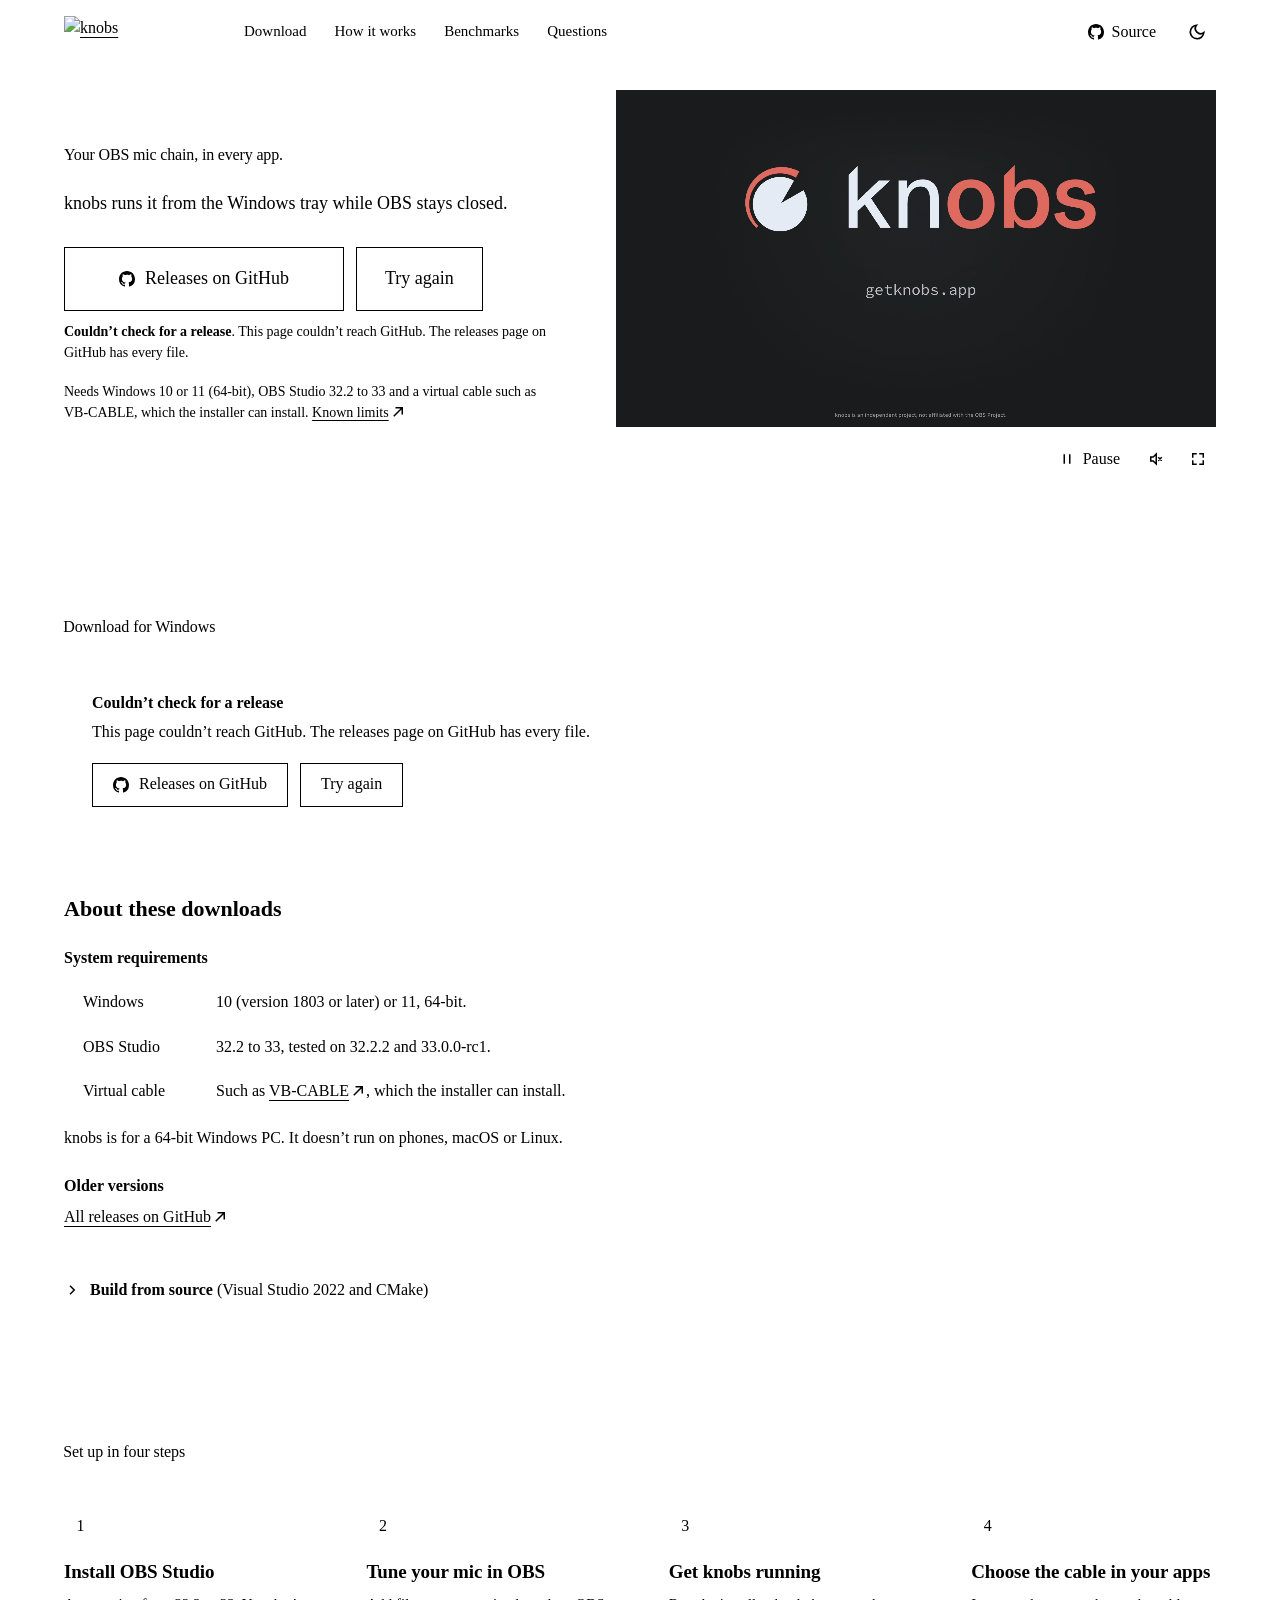
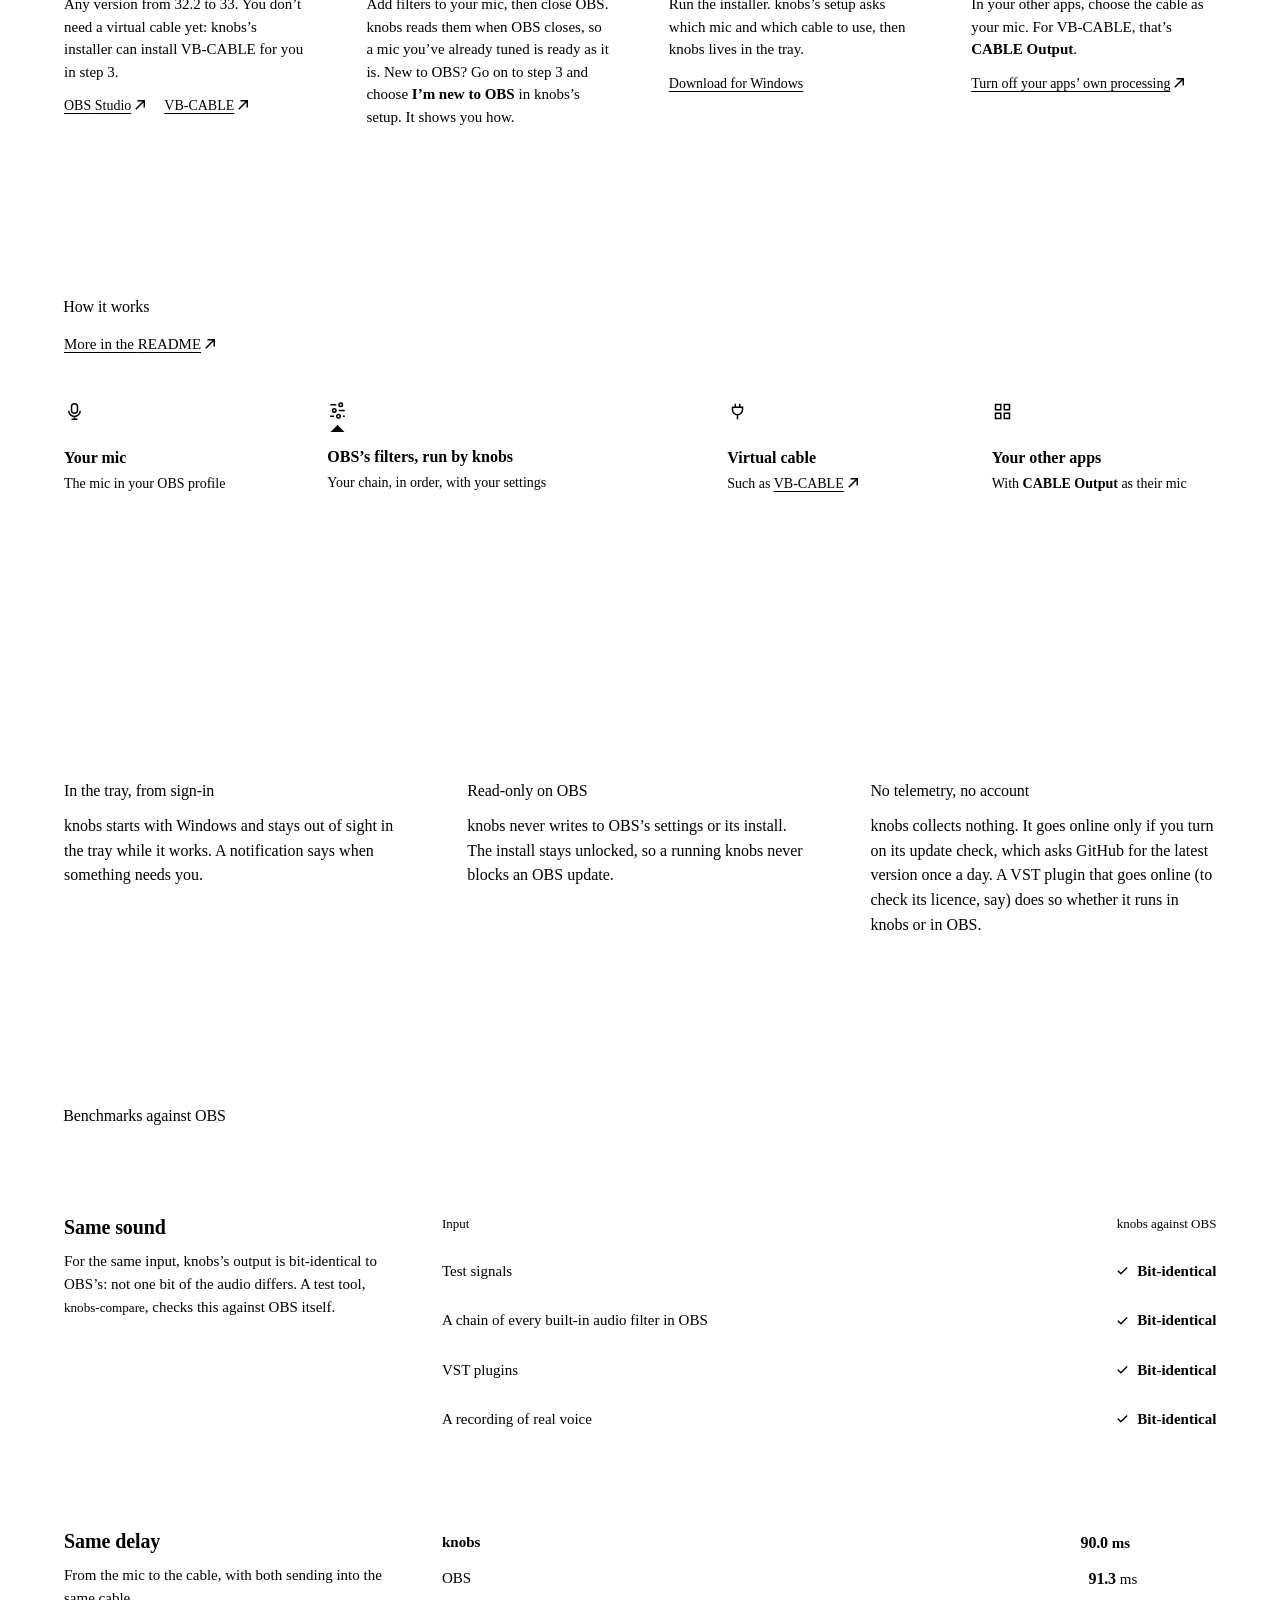
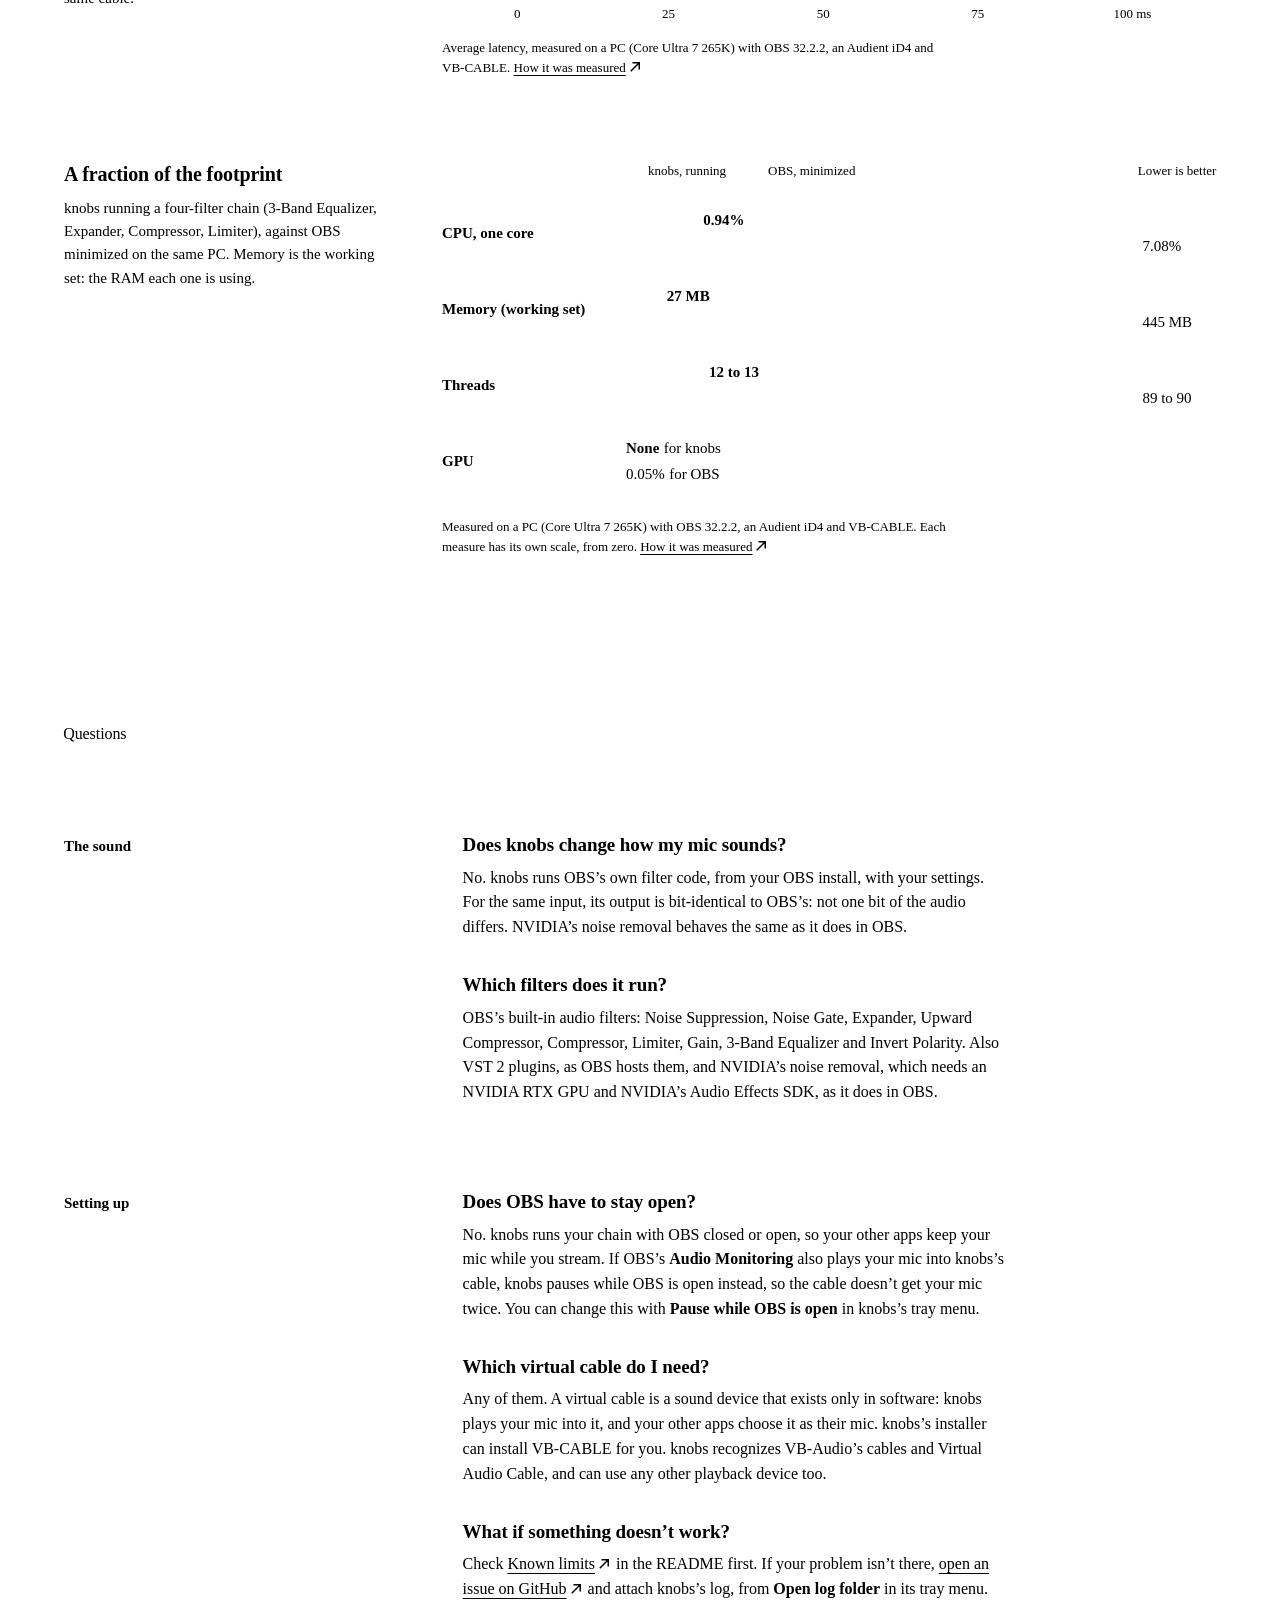
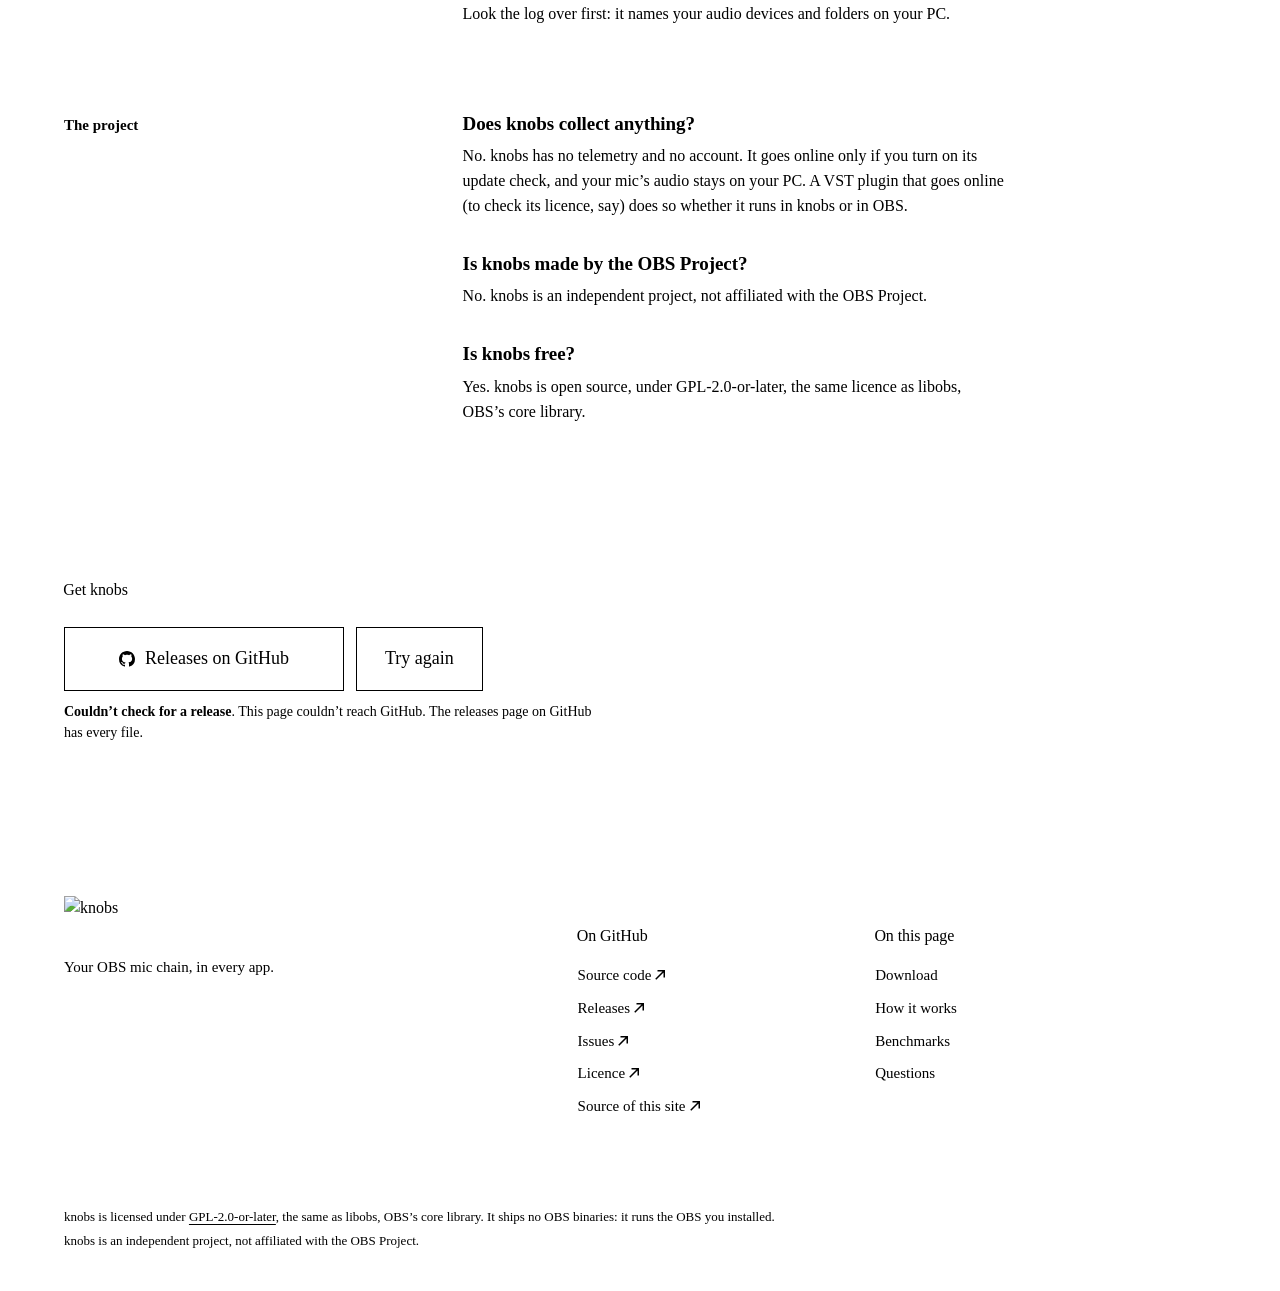
==== commit c5d3abf7: "feat: say when knobs pauses while OBS is open The FAQ describes knobs's new default: it keeps runnin" ====
--- a/site/index.html
+++ b/site/index.html
@@ -167,7 +167,7 @@
         <!-- Each piece breaks as a whole: two lines where "Your OBS mic
              chain," fits on one, three where it doesn't. -->
         <h1 id="pitch"><span class="hl">Your OBS</span> <span class="hl">mic chain,</span> <span class="hl">in every app.</span></h1>
-        <p class="lede">A Windows tray app that runs the mic filter chain you tuned in <span class="nowrap">OBS Studio</span> and sends it to a virtual audio cable. Your other apps get the same processed mic while OBS stays closed.</p>
+        <p class="lede">knobs runs it from the Windows tray while OBS stays closed.</p>
 
         <!-- The release's states, one shown at a time: before GitHub answers
              (or without JavaScript), the release, or why there isn't one.
@@ -175,9 +175,6 @@
              it, so the answer arriving moves nothing below. The same stack
              closes the page (data-release="end"). -->
         <div class="get" data-release="hero">
-          <!-- For visitors not on Windows, before any button: what knobs
-               runs on. It reads the same in every state. -->
-          <p class="os-note">knobs is for a <span class="nowrap">64-bit Windows PC.</span> It doesn’t run on phones, macOS or Linux.</p>
           <div class="rs is-active" data-when="static">
             <div class="rs-row">
               <a class="btn btn-primary btn-hero" href="https://github.com/danielalyoshin/knobs/releases">
@@ -225,7 +222,7 @@
         <!-- To the file rows with every checksum open, once the release is
              here (page.js); before that, to the section. -->
         <p class="hero-more"><a href="#download">Other downloads and checksums</a></p>
-        <p class="hero-needs">Needs Windows 10 or 11 (64-bit), <span class="nowrap">OBS Studio</span> <span class="nowrap">32.2 to 33</span> and a virtual cable such as <span class="nowrap">VB-CABLE</span>, which the installer can install. knobs runs OBS’s <span class="nowrap">built-in</span> audio filters, VST plugins and NVIDIA’s noise removal. <a class="nowrap" href="https://github.com/danielalyoshin/knobs#known-limits">Known limits<span class="visually-hidden"> in the README</span><svg class="icon icon-ext" aria-hidden="true"><use href="#i-external"/></svg></a></p>
+        <p class="hero-needs">Needs Windows 10 or 11 (64-bit), <span class="nowrap">OBS Studio</span> <span class="nowrap">32.2 to 33</span> and a virtual cable such as <span class="nowrap">VB-CABLE</span>, which the installer can install. <a class="nowrap" href="https://github.com/danielalyoshin/knobs#known-limits">Known limits<span class="visually-hidden"> in the README</span><svg class="icon icon-ext" aria-hidden="true"><use href="#i-external"/></svg></a></p>
       </div>
 
       <figure class="video" id="video" aria-label="knobs in 24 seconds, a looping video" aria-describedby="video-text">
@@ -610,7 +607,7 @@
           <div class="qa-items">
             <div class="qa-item">
               <h4>Does OBS have to stay open?</h4>
-              <p>No. knobs runs your chain while OBS is closed. While OBS is open, knobs pauses, so the cable never gets your mic twice.</p>
+              <p>No. knobs runs your chain with OBS closed or open, so your other apps keep your mic while you stream. If OBS’s <b class="ui keep">Audio Monitoring</b> also plays your mic into knobs’s cable, knobs pauses while OBS is open instead, so the cable doesn’t get your mic twice. You can change this with <b class="ui keep">Pause while OBS is open</b> in knobs’s tray menu.</p>
             </div>
             <div class="qa-item">
               <h4>Which virtual cable do I need?</h4>
@@ -644,13 +641,12 @@
   </section>
 
   <!-- Where the page ends, the hero's button once more, for a reader who
-       read this far: the same stack, state for state, and the same rule
-       for visitors not on Windows. One action, not a second list of files. -->
+       read this far: the same stack, state for state. One action, not a
+       second list of files. -->
   <section class="band band-deep get-end" aria-labelledby="get-end-title">
     <div class="wrap">
       <h2 class="get-end-title" id="get-end-title">Get knobs</h2>
       <div class="get" data-release="end">
-        <p class="os-note">knobs is for a <span class="nowrap">64-bit Windows PC.</span> It doesn’t run on phones, macOS or Linux.</p>
         <div class="rs is-active" data-when="static">
           <div class="rs-row">
             <a class="btn btn-primary btn-hero" href="https://github.com/danielalyoshin/knobs/releases">
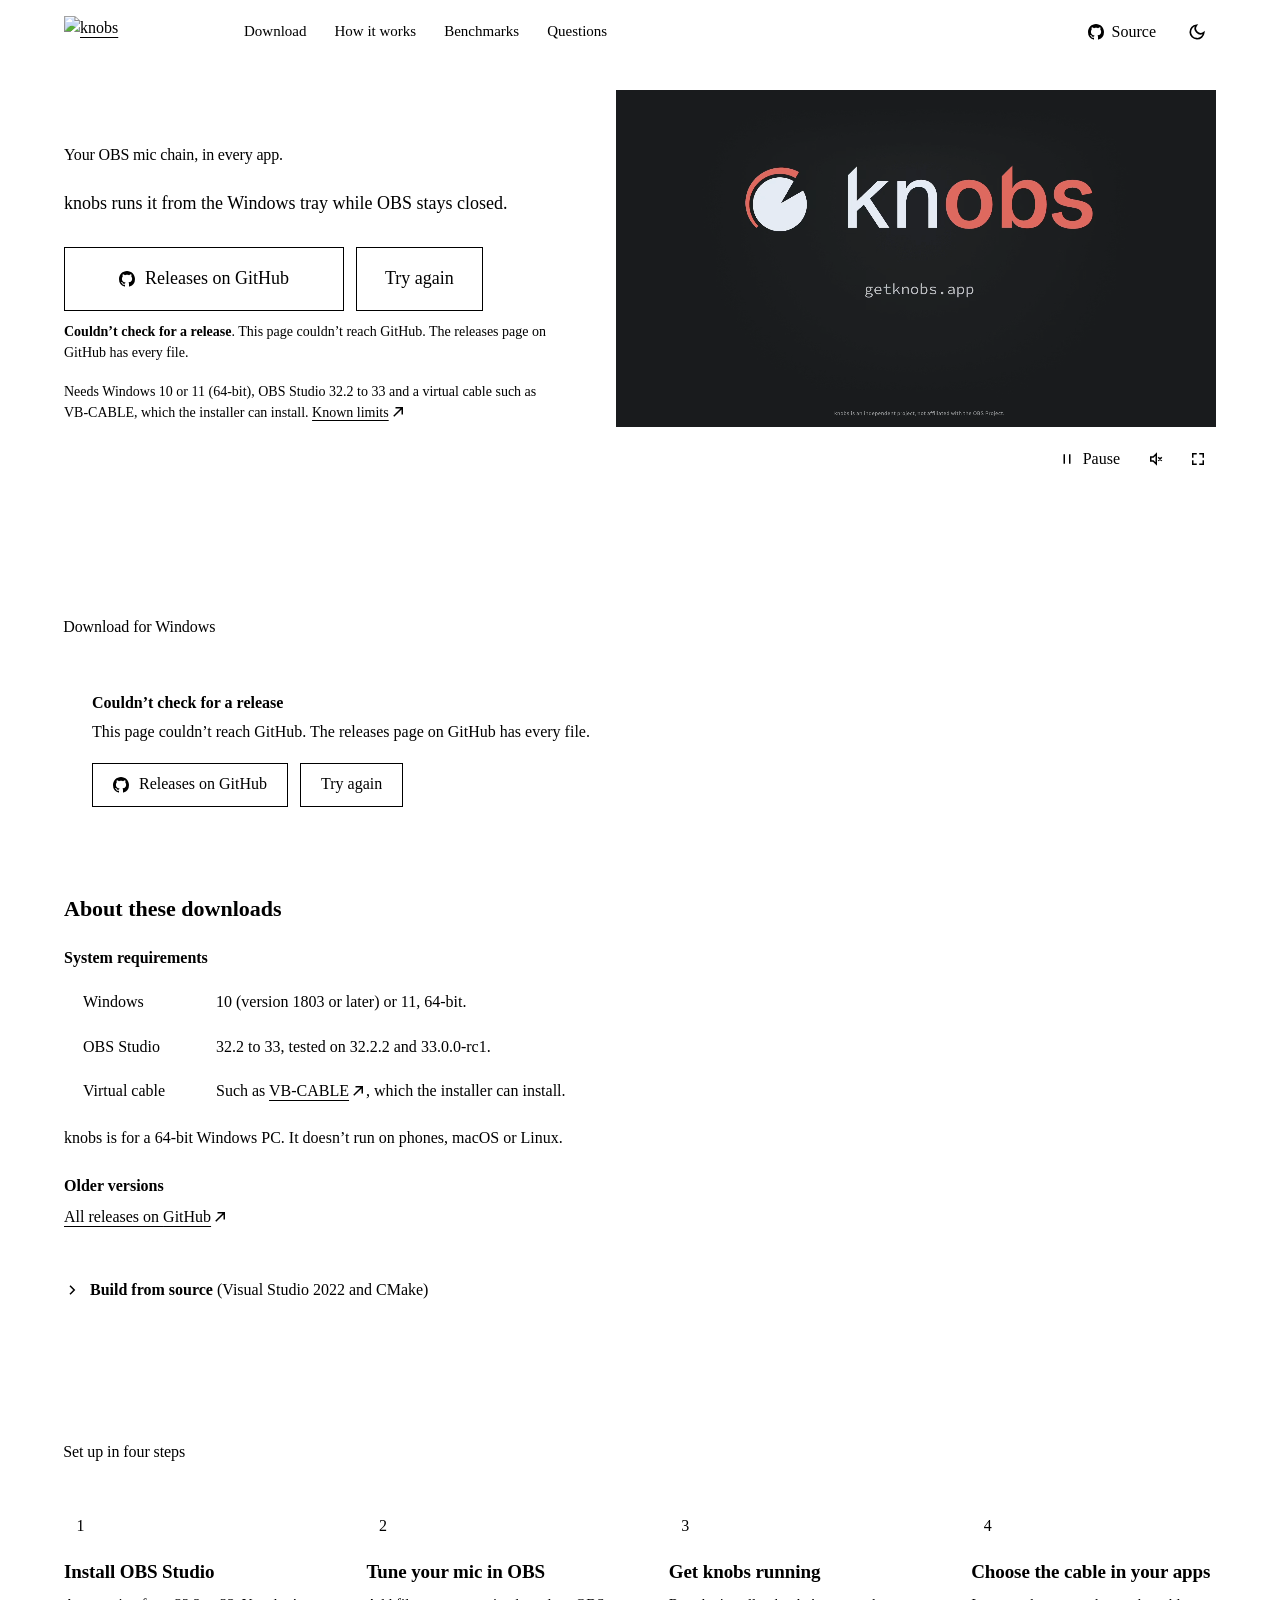
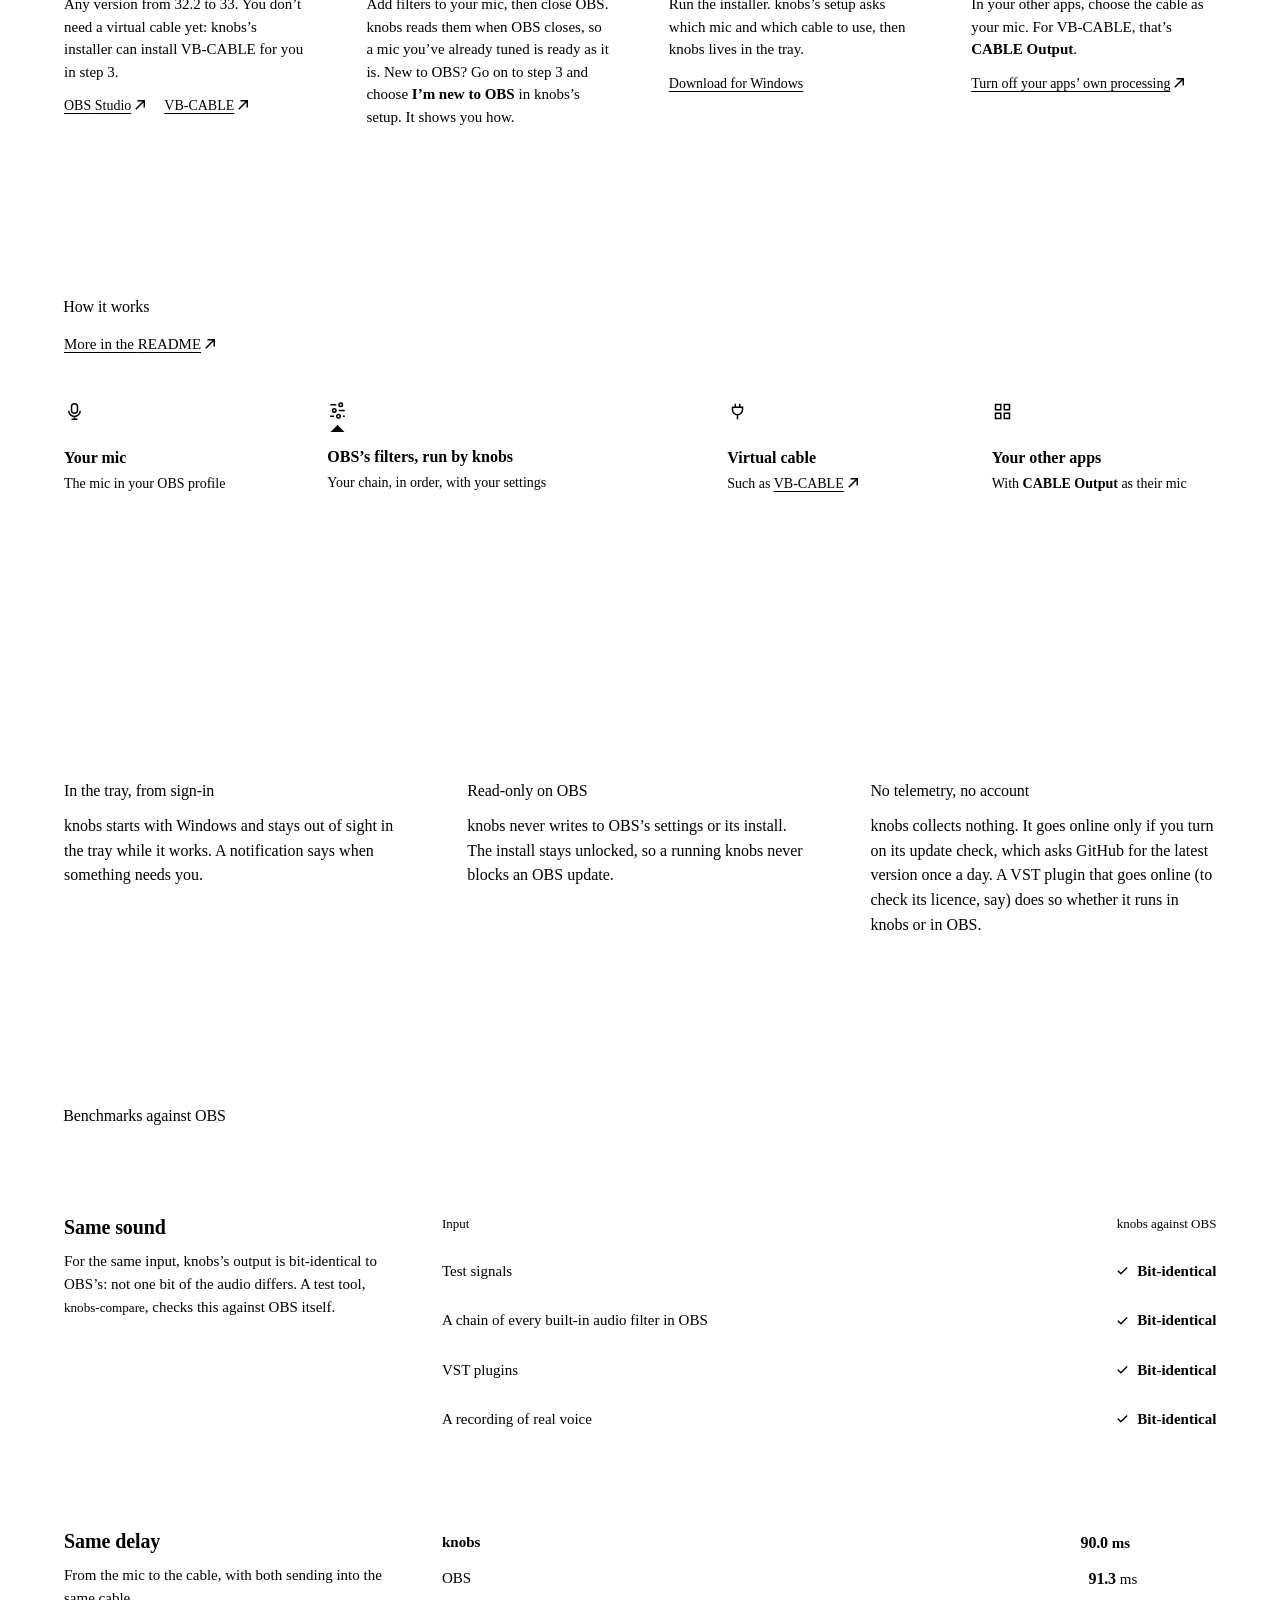
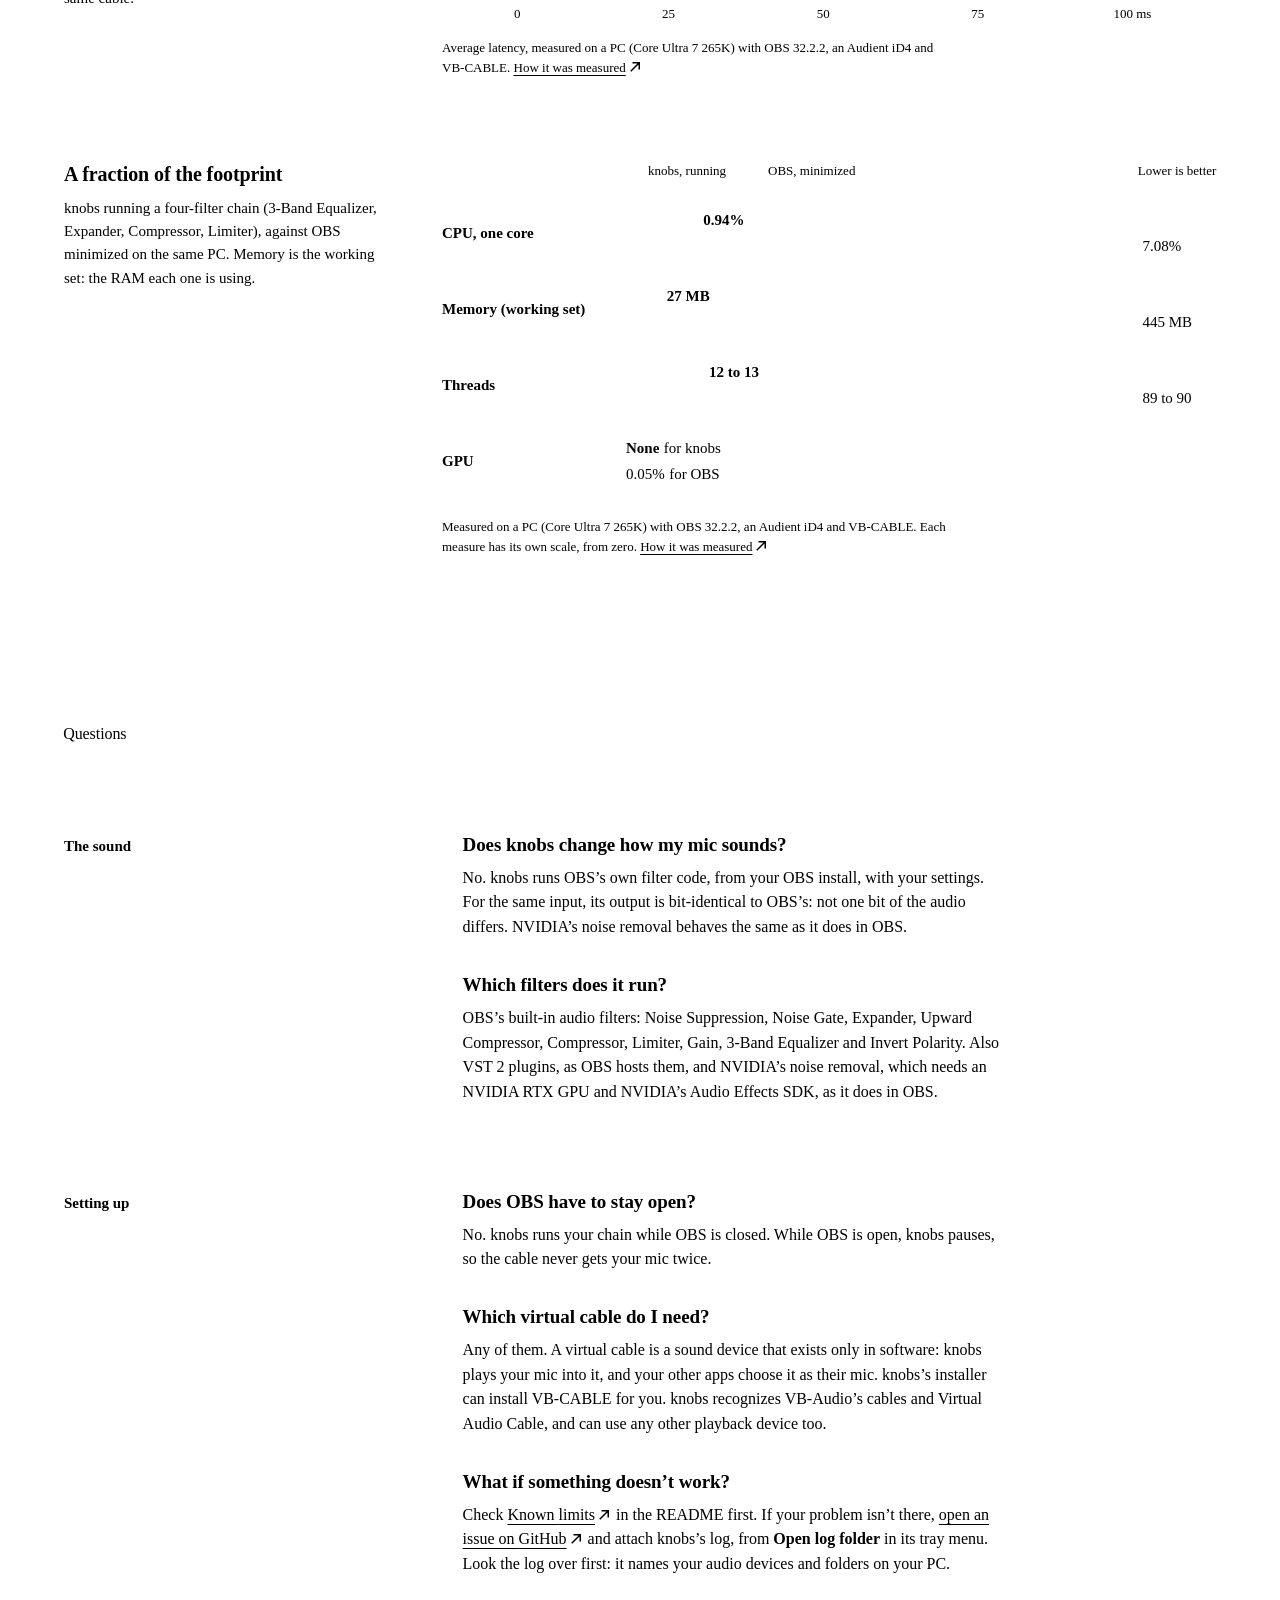
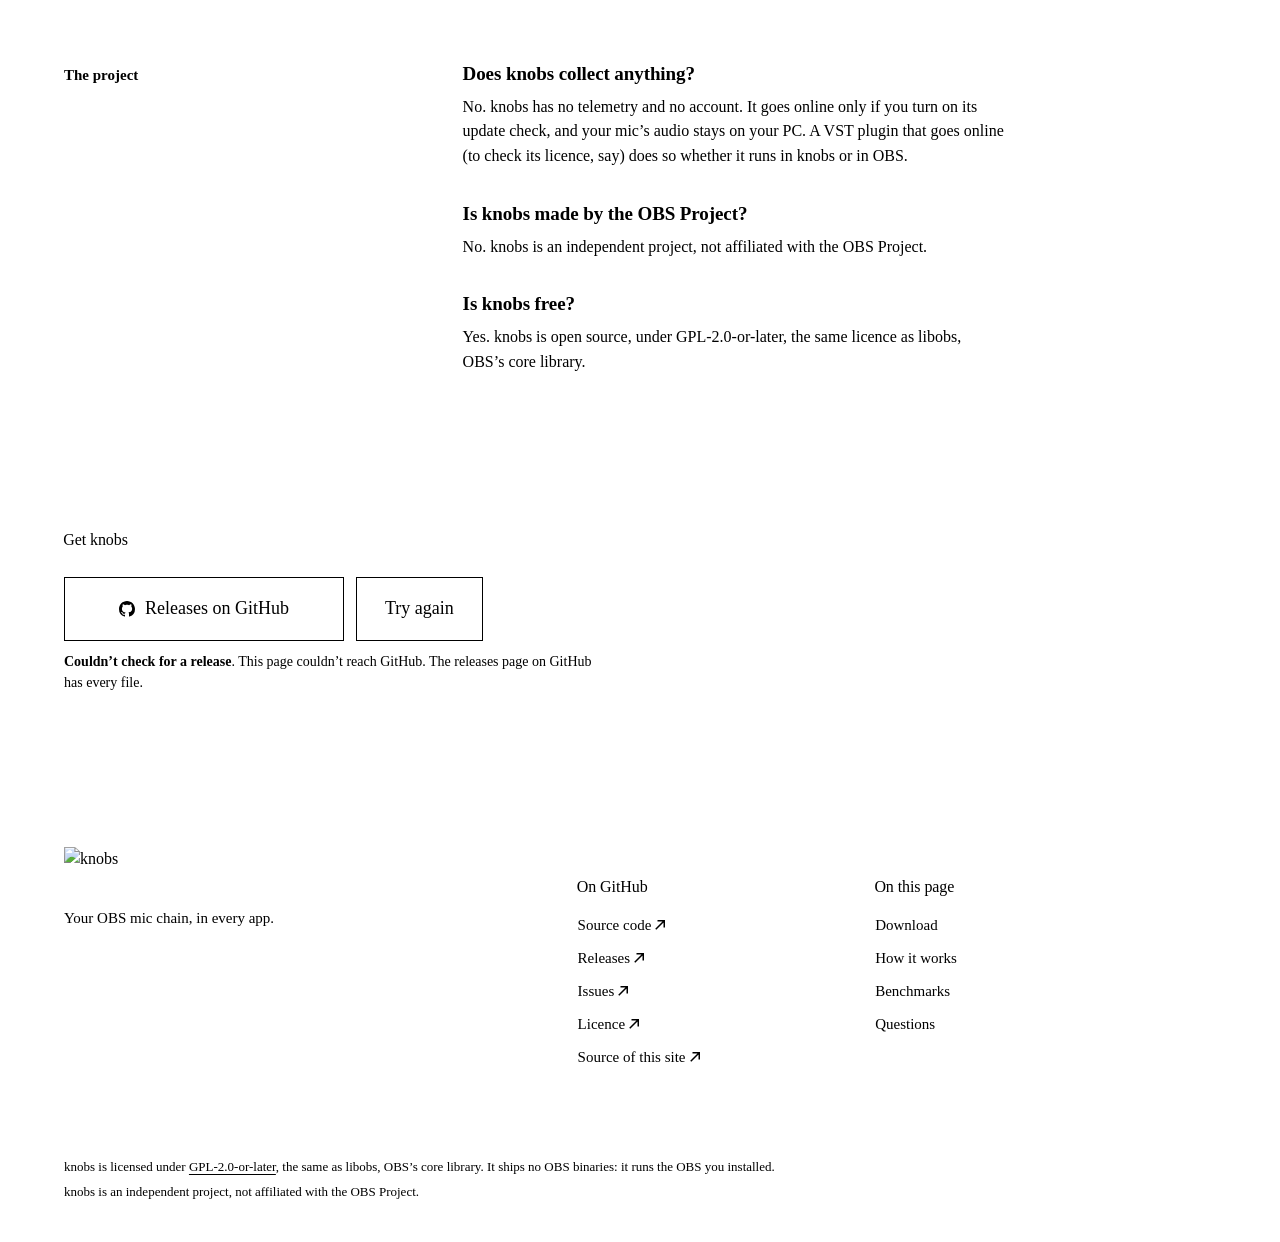
==== commit 8dc353fe: "fix: say less on the first screen The lede is one line, "knobs runs it from the Windows tray while O" ====
--- a/site/index.html
+++ b/site/index.html
@@ -607,7 +607,7 @@
           <div class="qa-items">
             <div class="qa-item">
               <h4>Does OBS have to stay open?</h4>
-              <p>No. knobs runs your chain with OBS closed or open, so your other apps keep your mic while you stream. If OBS’s <b class="ui keep">Audio Monitoring</b> also plays your mic into knobs’s cable, knobs pauses while OBS is open instead, so the cable doesn’t get your mic twice. You can change this with <b class="ui keep">Pause while OBS is open</b> in knobs’s tray menu.</p>
+              <p>No. knobs runs your chain while OBS is closed. While OBS is open, knobs pauses, so the cable never gets your mic twice.</p>
             </div>
             <div class="qa-item">
               <h4>Which virtual cable do I need?</h4>
--- a/site/styles.css
+++ b/site/styles.css
@@ -509,19 +509,6 @@
 /* A <wbr> breaks even inside nowrap, so the address's own break points
    wait until its line can't hold it whole (see Responsive). */
 .dest wbr, .dl-from wbr { display: none; }
-
-/* For visitors not on Windows: what knobs runs on, at the top of the
-   stack, before any button. It reads the same in every state, so an
-   answer arriving never moves the button under it. */
-.os-note {
-  display: none;
-  max-width: var(--measure);
-  margin-bottom: 16px;
-  color: var(--text);
-  font-size: var(--text-md);
-  line-height: 1.5;
-}
-.not-windows .os-note { display: block; }
 
 .hero-more {
   margin-top: 18px;
@@ -2110,7 +2097,7 @@
   .btn-hero.btn-primary,
   .btn-hero.btn-download { width: 100%; min-width: 0; }
   .btn-download { justify-content: center; padding-inline: 20px; }
-  .rs-line, .os-note, .hero-needs { margin-inline: auto; }
+  .rs-line, .hero-needs { margin-inline: auto; }
   /* Centred, the source line runs as one sentence with its mark. */
   .dest { display: block; }
   .dest .icon { margin: 0 8px 0 0; vertical-align: -0.1875rem; }
@@ -2282,7 +2269,6 @@
    on one line wraps rather than run off the page. */
 @container (max-width: 12.5em) {
   .actions .btn { white-space: normal; text-align: left; }
-  .os-note .nowrap { white-space: normal; }
 }
 /* The source's address breaks after its slashes only once its line can't
    hold it whole: about 15.1em of address, which under the big button has a
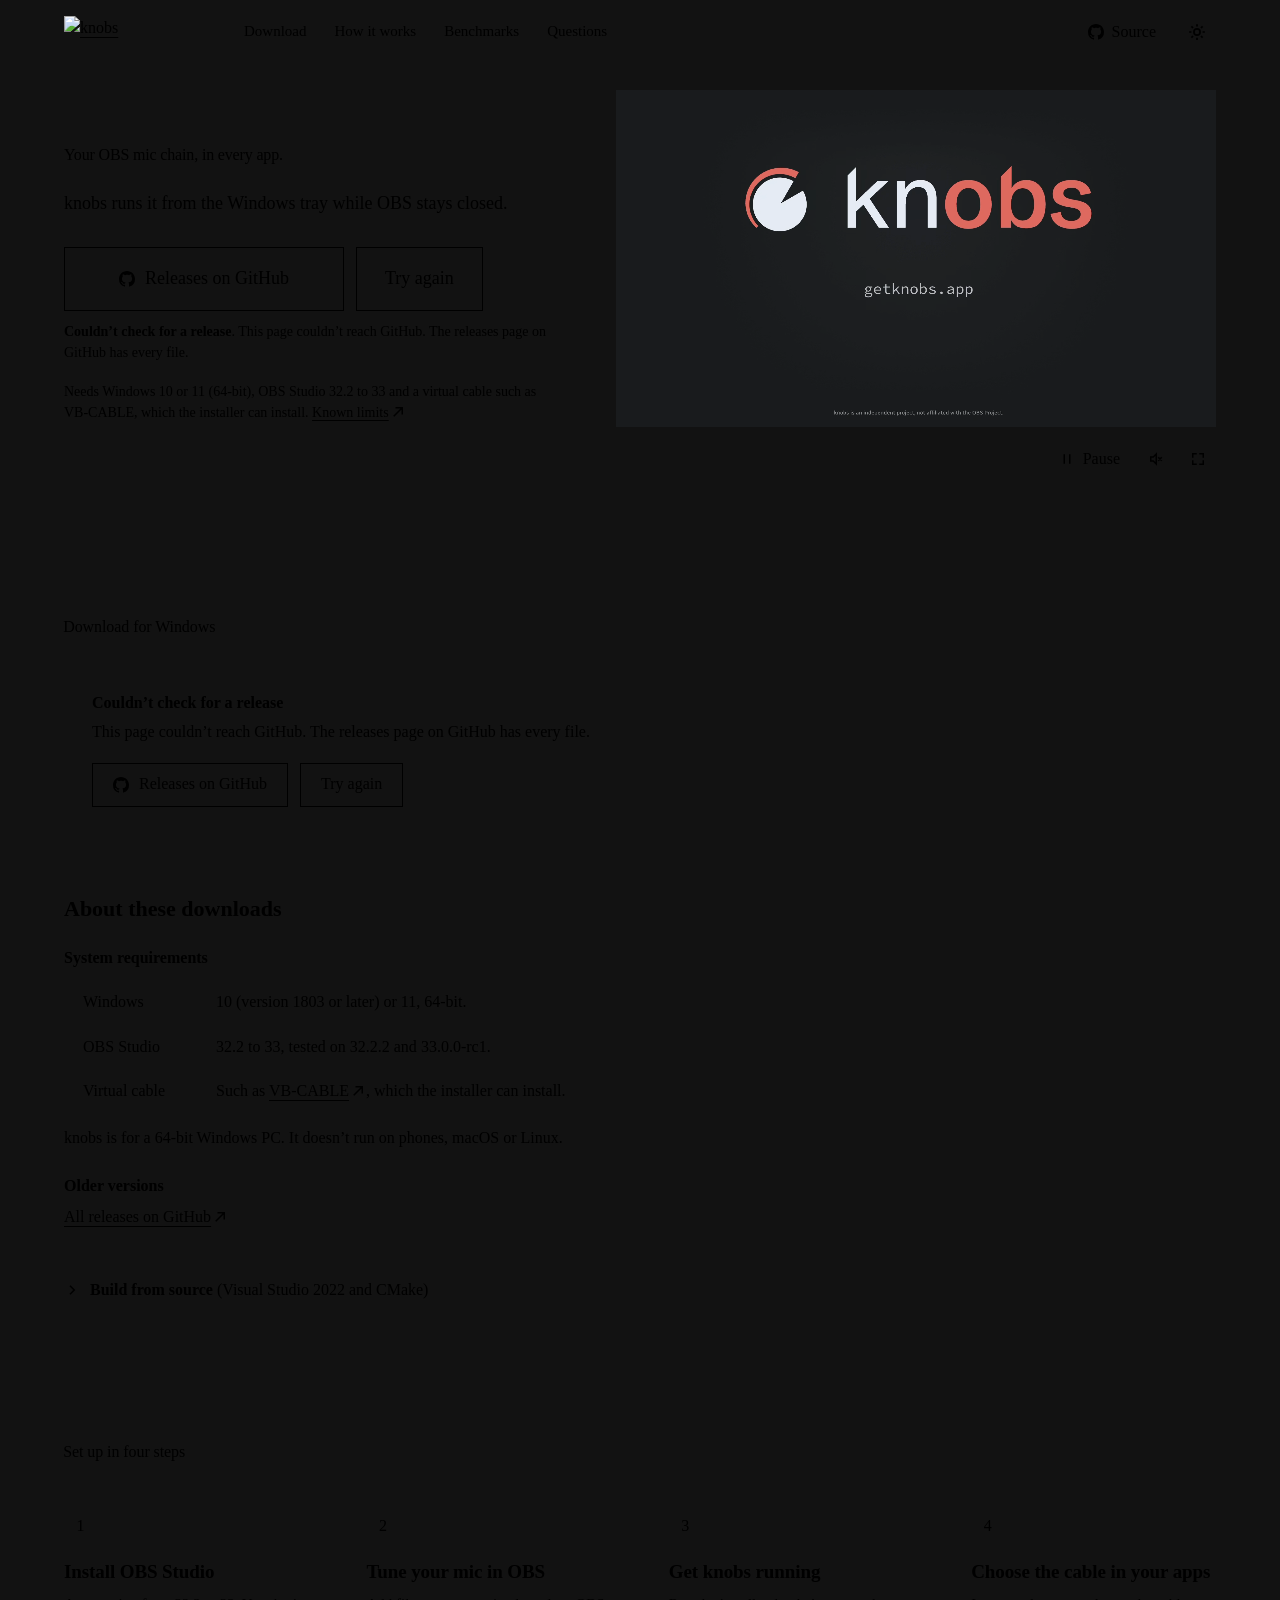
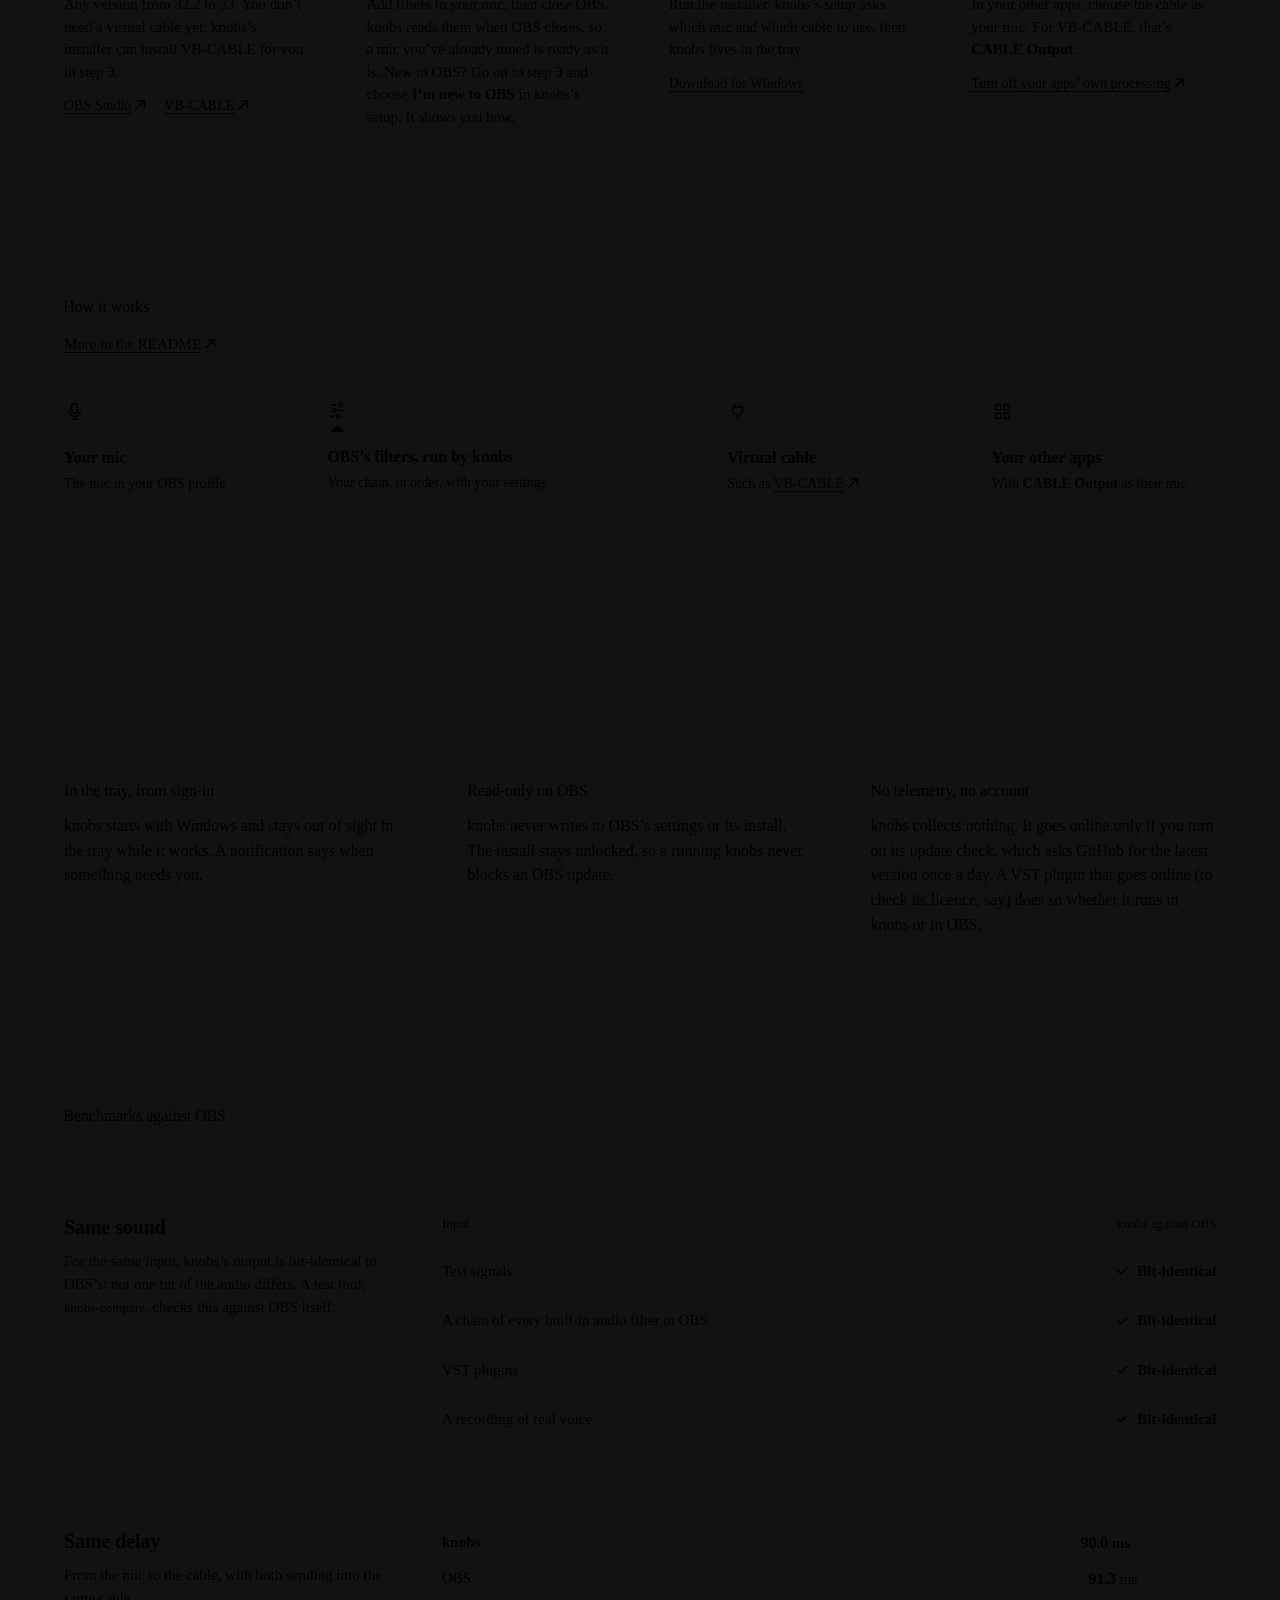
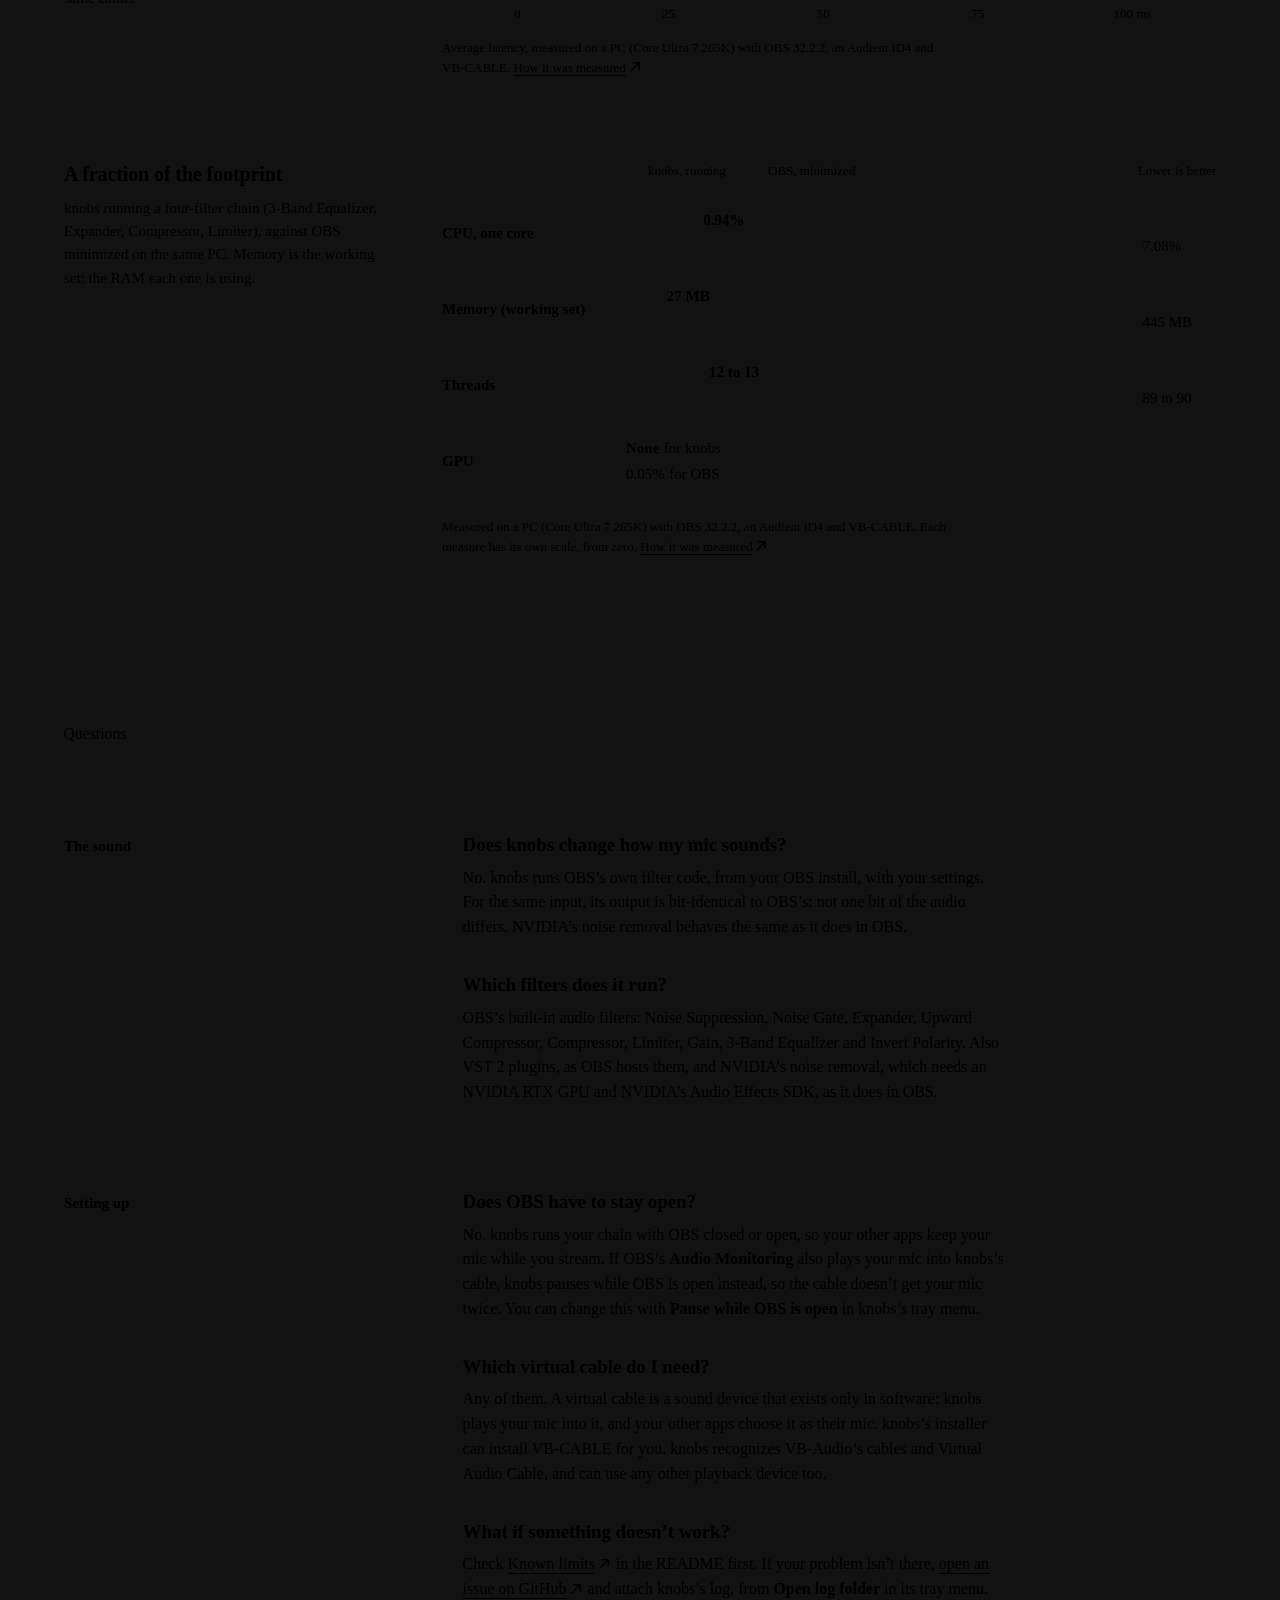
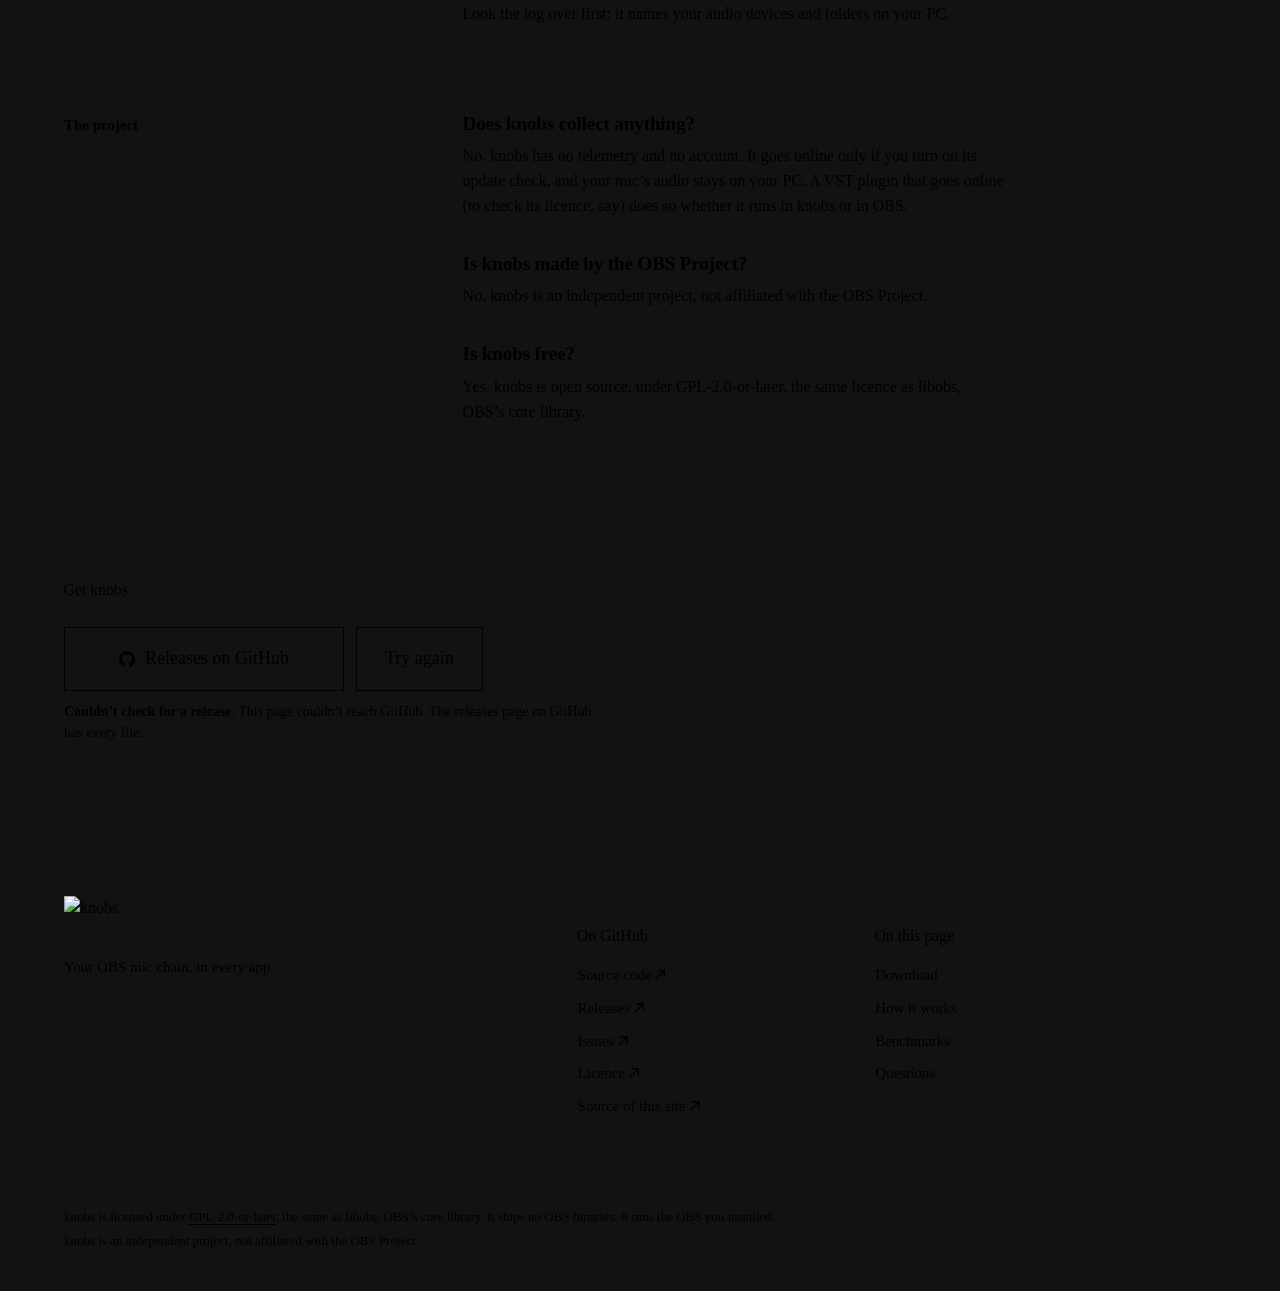
==== commit e188d284: "feat: show every visitor the dark scheme, and light only when they choose it" ====
--- a/site/index.html
+++ b/site/index.html
@@ -1,39 +1,27 @@
 <!doctype html>
-<html lang="en" class="no-js">
+<html lang="en" class="no-js" data-theme="dark">
 <head>
 <meta charset="utf-8">
 <meta name="viewport" content="width=device-width, initial-scale=1">
 <title>knobs · Your OBS mic chain, in every app</title>
 <meta name="description" content="knobs is a Windows tray app that runs the mic filter chain you tuned in OBS Studio and sends it to a virtual audio cable. Every download comes from the project’s GitHub Releases, with its SHA-256.">
 <link rel="canonical" href="https://getknobs.app/">
-<meta name="color-scheme" content="light dark">
-<!-- The browser's bar takes the header's ground. These follow the system;
-     once the visitor chooses a scheme, both take that one's (the script
-     below, then theme.js). -->
-<meta name="theme-color" content="#191b1d" media="(prefers-color-scheme: dark)">
-<meta name="theme-color" content="#eef0f4" media="(prefers-color-scheme: light)">
+<meta name="color-scheme" content="dark">
+<!-- The browser's bar takes the header's ground: dark, as the page is
+     until the visitor chooses light (the script below, then theme.js). -->
+<meta name="theme-color" content="#191b1d">
 <script>
-  /* A scheme the visitor chose with the page's toggle, applied before the
-     first paint, so the page never flashes the other one, and the bar
-     takes its ground at once: both metas above take the chosen scheme's,
-     each keeping its own in data-system for theme.js. In forced colours
-     the bar follows the system. Without a stored choice, or without
-     JavaScript, the page and the bar follow the system. */
+  /* The page is dark for every visitor, whatever the system's scheme,
+     until they choose light with the page's toggle. That choice applies
+     before the first paint, so the page never flashes dark first, and the
+     bar takes the light ground at once. Without a stored choice, or
+     without JavaScript, the page stays dark. */
   (function (d) {
     try {
-      var t = localStorage.getItem("knobs-theme");
-      if (t !== "light" && t !== "dark") return;
-      d.documentElement.setAttribute("data-theme", t);
-      if (window.matchMedia && window.matchMedia("(forced-colors: active)").matches) return;
-      var bars = d.querySelectorAll('meta[name="theme-color"]'), ground = "", i;
-      for (i = 0; i < bars.length; i++) {
-        if ((bars[i].getAttribute("media") || "").indexOf(t) > -1) ground = bars[i].getAttribute("content");
-      }
-      if (!ground) return;
-      for (i = 0; i < bars.length; i++) {
-        bars[i].setAttribute("data-system", bars[i].getAttribute("content"));
-        bars[i].setAttribute("content", ground);
-      }
+      if (localStorage.getItem("knobs-theme") !== "light") return;
+      d.documentElement.setAttribute("data-theme", "light");
+      d.querySelector('meta[name="color-scheme"]').setAttribute("content", "light");
+      d.querySelector('meta[name="theme-color"]').setAttribute("content", "#eef0f4");
     } catch (e) {}
   })(document);
 </script>
@@ -122,7 +110,7 @@
 <!-- The header sits on the hero's band: one ground, no rule between
      them. Both colour lockups are here and CSS shows the
      one for the scheme that's showing (light ink on graphite, dark ink on
-     the pale grey), so they follow the toggle as well as the system. -->
+     the pale grey), so they follow the toggle. -->
 <header class="site-header">
   <div class="wrap site-header-inner">
     <a class="brand" href="./">
@@ -145,8 +133,8 @@
       <!-- Light or dark: a sun while dark is showing, a moon while light
            is. CSS shows the icon and the name for the scheme on screen;
            theme.js switches it, remembers the choice and shows the same
-           name on hover. Hidden without JavaScript, where the page follows
-           the system. -->
+           name on hover. Hidden without JavaScript, where the page stays
+           dark. -->
       <button class="theme-toggle" type="button">
         <svg class="icon tt-sun" aria-hidden="true"><use href="#i-sun"/></svg>
         <svg class="icon tt-moon" aria-hidden="true"><use href="#i-moon"/></svg>
@@ -607,7 +595,7 @@
           <div class="qa-items">
             <div class="qa-item">
               <h4>Does OBS have to stay open?</h4>
-              <p>No. knobs runs your chain while OBS is closed. While OBS is open, knobs pauses, so the cable never gets your mic twice.</p>
+              <p>No. knobs runs your chain with OBS closed or open, so your other apps keep your mic while you stream. If OBS’s <b class="ui keep">Audio Monitoring</b> also plays your mic into knobs’s cable, knobs pauses while OBS is open instead, so the cable doesn’t get your mic twice. You can change this with <b class="ui keep">Pause while OBS is open</b> in knobs’s tray menu.</p>
             </div>
             <div class="qa-item">
               <h4>Which virtual cable do I need?</h4>
--- a/site/styles.css
+++ b/site/styles.css
@@ -348,8 +348,8 @@
 
 /* The light/dark toggle: a square icon button the height of Source, its
    sun or moon in ink, red under the pointer like every control. It needs
-   theme.js, so without JavaScript it isn't there and the page follows the
-   system. In forced colours the visitor's own colours rule, so it goes. */
+   theme.js, so without JavaScript it isn't there and the page stays dark.
+   In forced colours the visitor's own colours rule, so it goes. */
 .theme-toggle {
   display: inline-flex;
   align-items: center;
@@ -373,20 +373,12 @@
 
 /* Each scheme shows its own lockup in the header and its own icon and name
    on the toggle: the sun and "Switch to light mode" while dark is showing,
-   the moon and "Switch to dark mode" while light is. Light is showing when
-   the system is light and the visitor hasn't chosen dark, or when they
-   chose light (the same two conditions as the light scheme in tokens.css). */
+   the moon and "Switch to dark mode" while light is. Light shows only when
+   the visitor chose it: each page's <html> carries data-theme="dark" until
+   then, so the system's scheme never picks tokens.css's light block. */
 .lockup-on-light,
 .tt-moon,
 .tt-to-dark { display: none; }
-@media (prefers-color-scheme: light) {
-  :root:not([data-theme="dark"]) .lockup-on-dark,
-  :root:not([data-theme="dark"]) .tt-sun,
-  :root:not([data-theme="dark"]) .tt-to-light { display: none; }
-  :root:not([data-theme="dark"]) .lockup-on-light { display: block; }
-  :root:not([data-theme="dark"]) .tt-moon { display: inline-block; }
-  :root:not([data-theme="dark"]) .tt-to-dark { display: inline; }
-}
 :root[data-theme="light"] .lockup-on-dark,
 :root[data-theme="light"] .tt-sun,
 :root[data-theme="light"] .tt-to-light { display: none; }
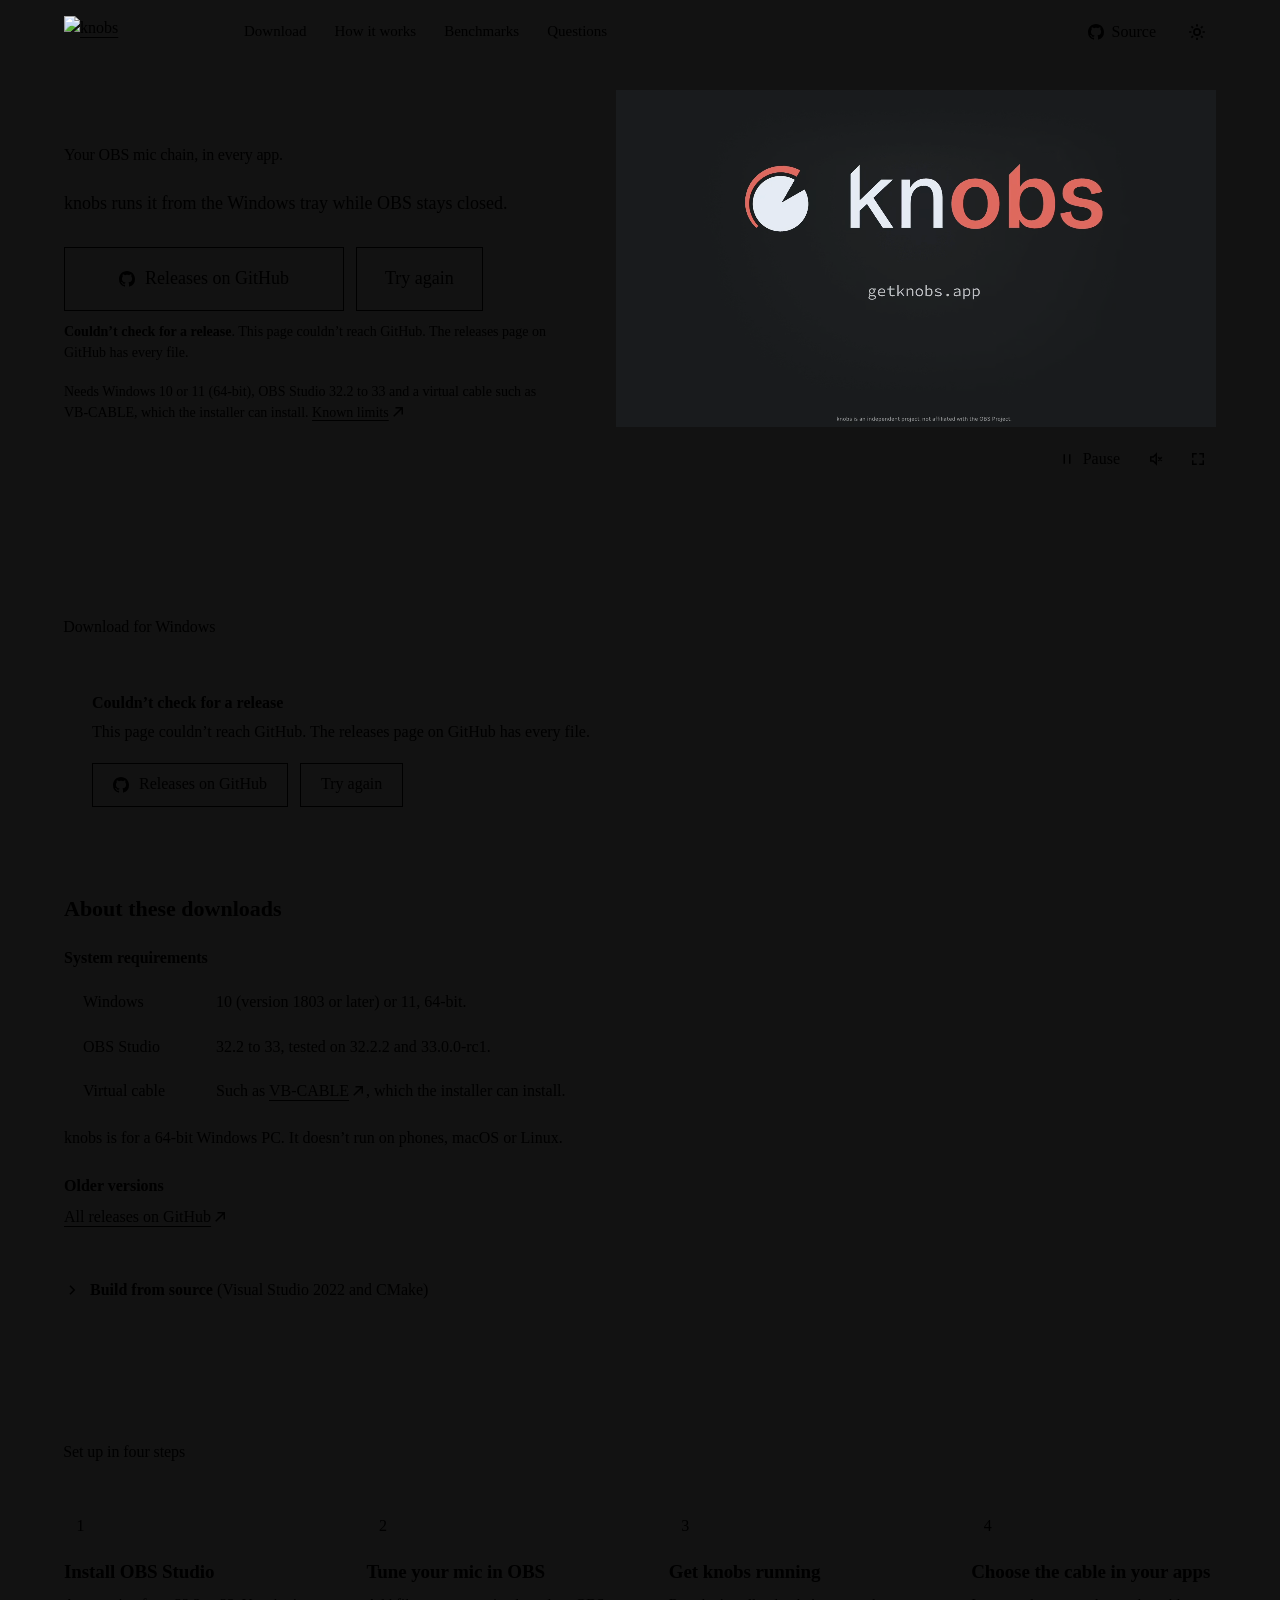
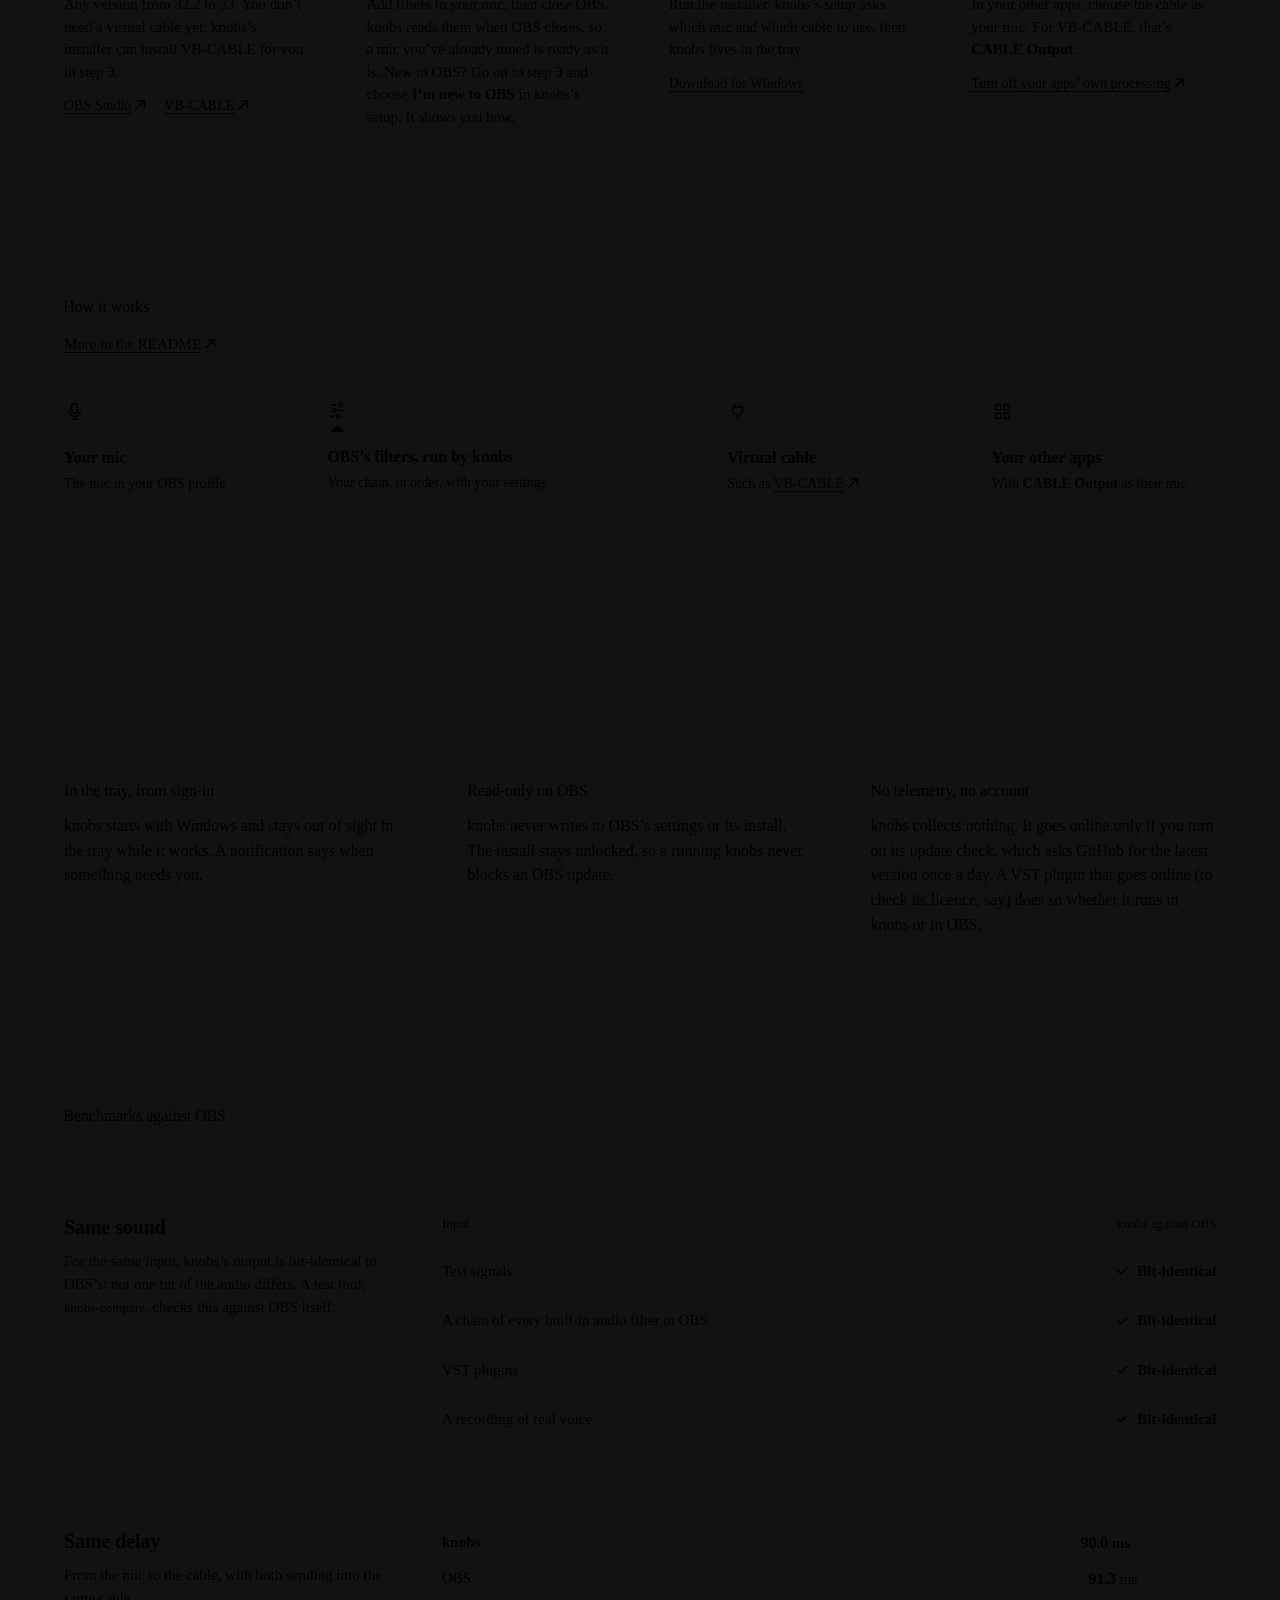
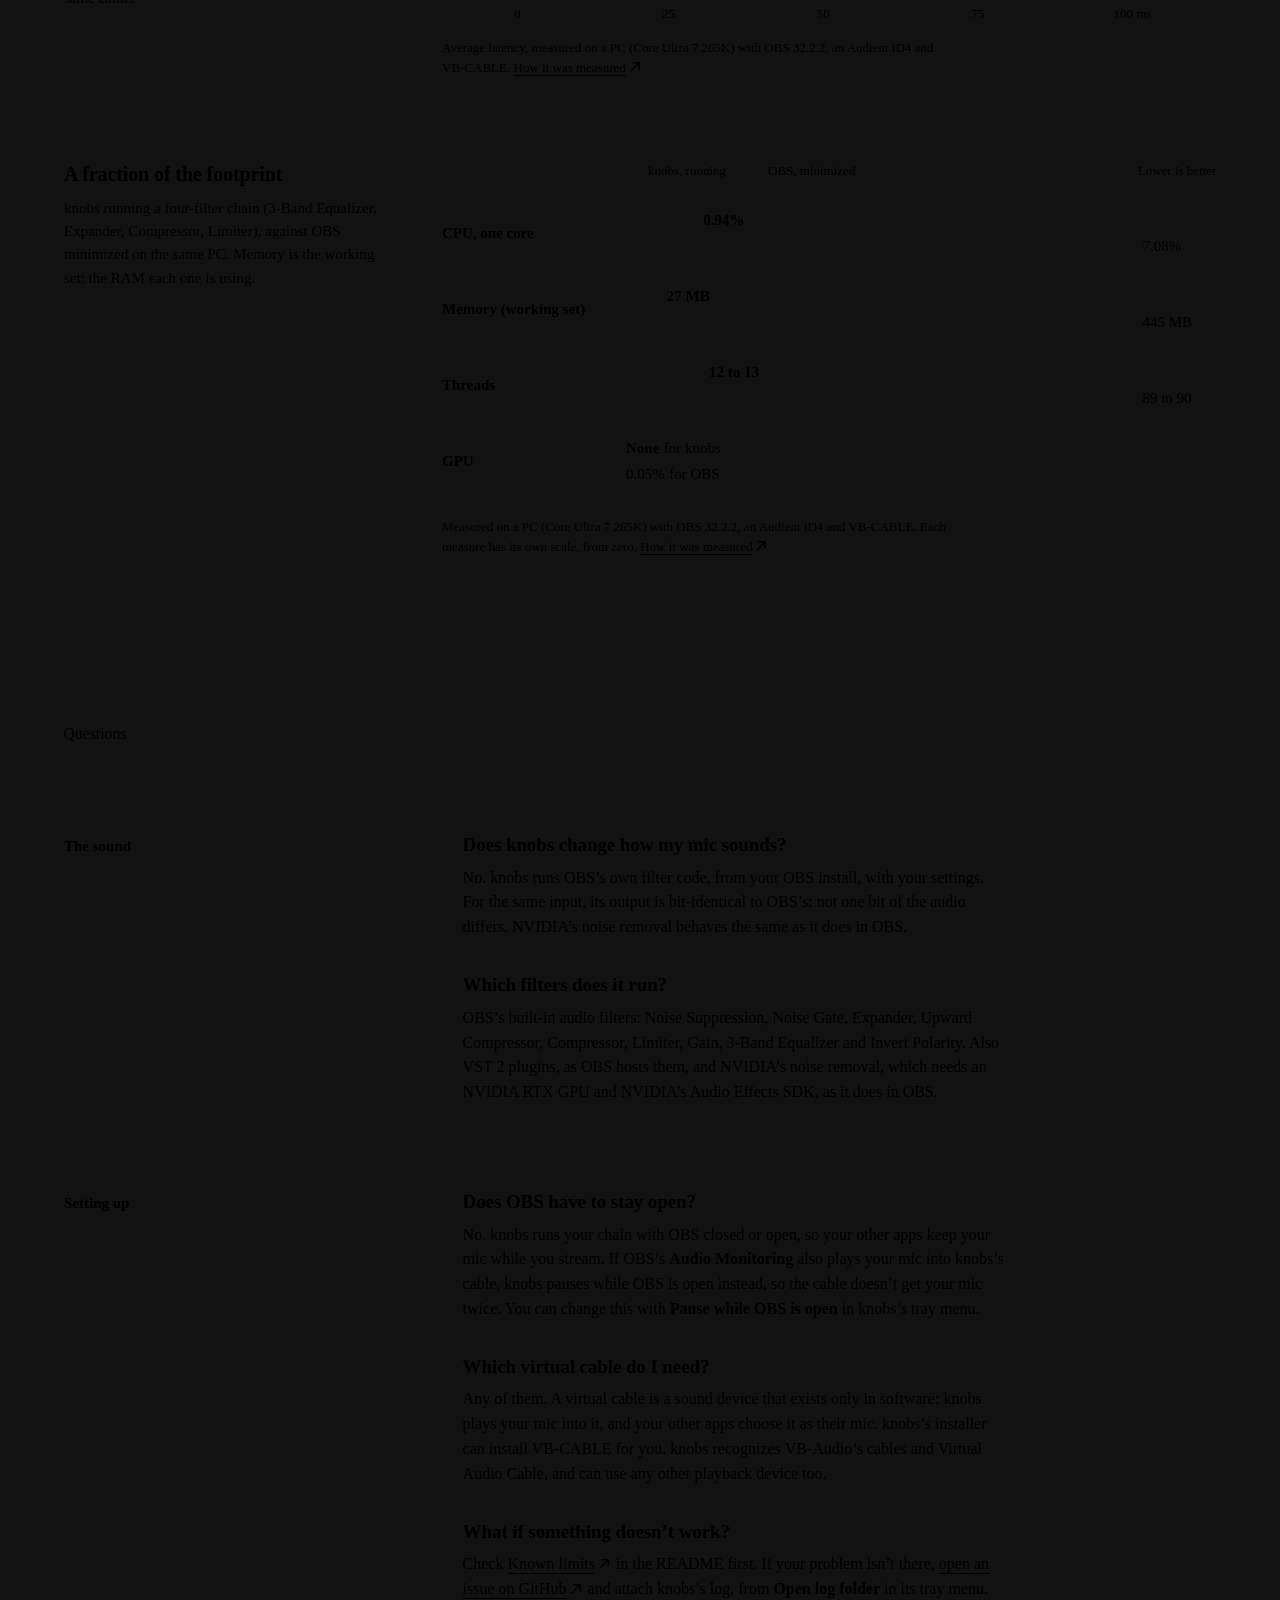
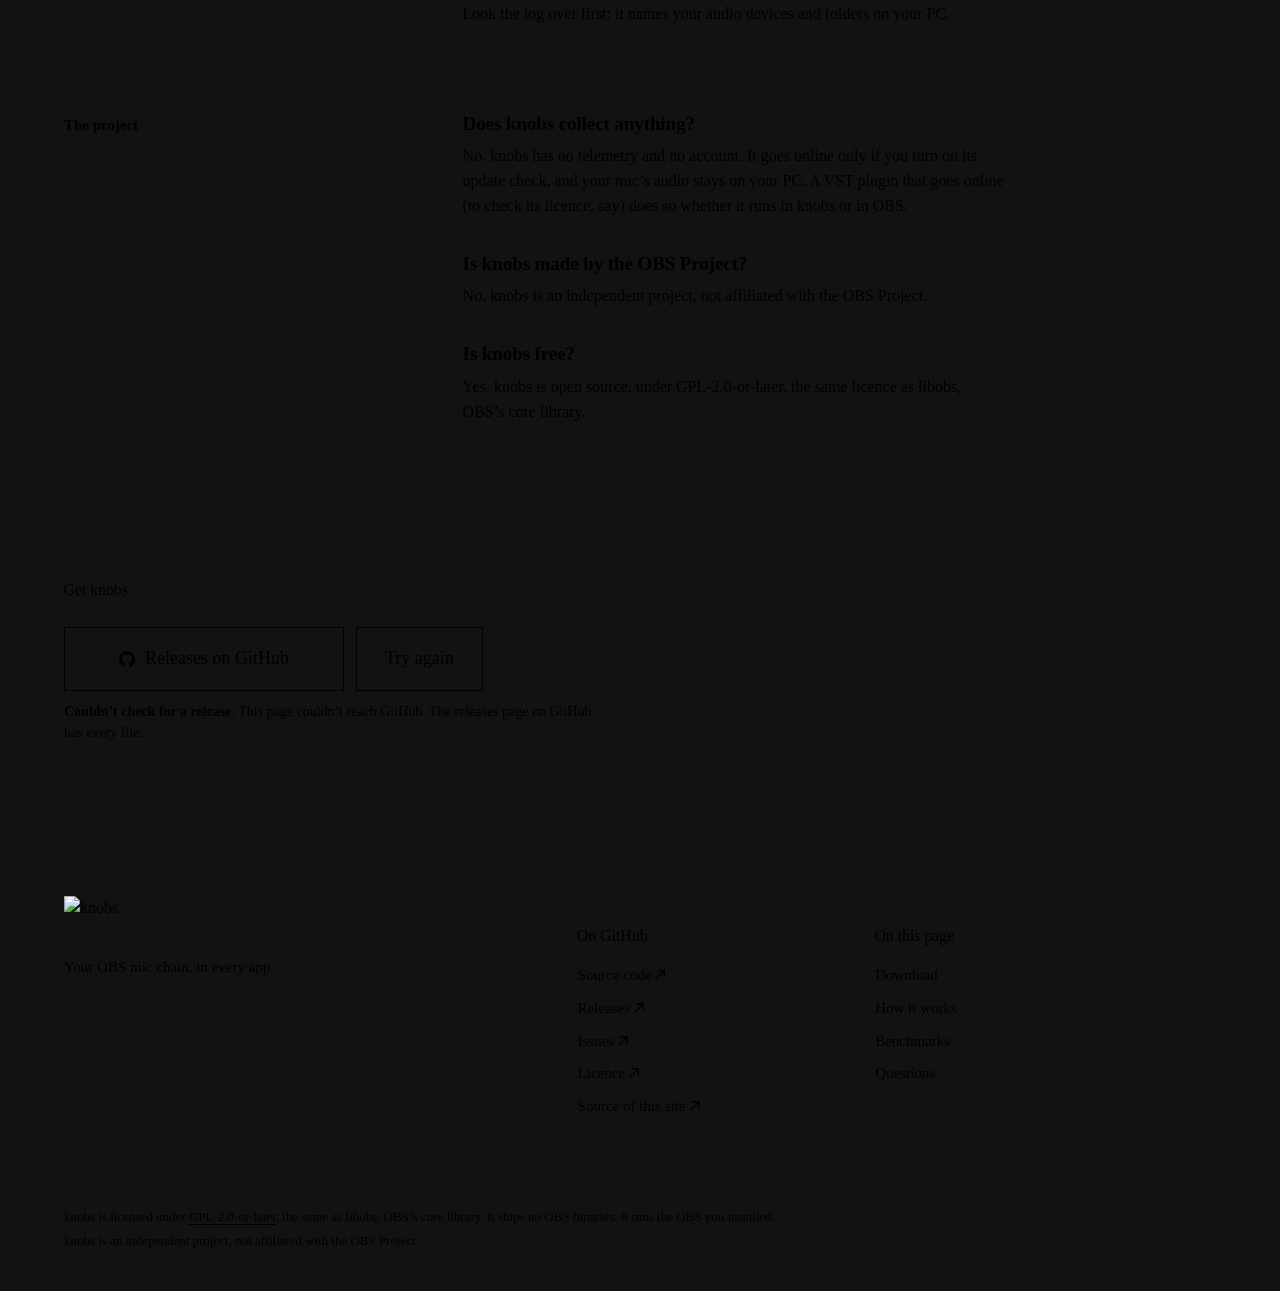
==== commit 463698fa: "feat: give the dark footer the cap red of its buttons" ====
--- a/site/index.html
+++ b/site/index.html
@@ -681,11 +681,11 @@
   <div class="wrap">
     <div class="footer-top">
       <div class="footer-id">
-        <!-- The footer is a band of cap red deep in both schemes, where only
-             the one-colour lockup may go: the white one, or the black one
-             in forced colours on a light canvas (styles.css). -->
-        <img class="lockup-white" src="brand/knobs-lockup-horizontal-white.svg" alt="knobs" width="193" height="44">
-        <img class="lockup-black" src="brand/knobs-lockup-horizontal-black.svg" alt="knobs" width="193" height="44" loading="lazy">
+        <!-- The footer is a band of the buttons' red, where only the
+             one-colour lockup may go: the black one on cap red in dark, the
+             white one on cap red deep in light (styles.css). -->
+        <img class="lockup-white" src="brand/knobs-lockup-horizontal-white.svg" alt="knobs" width="193" height="44" loading="lazy">
+        <img class="lockup-black" src="brand/knobs-lockup-horizontal-black.svg" alt="knobs" width="193" height="44">
         <p>Your OBS mic chain, in every app.</p>
       </div>
       <nav class="footer-nav" aria-label="More links">
--- a/site/styles.css
+++ b/site/styles.css
@@ -6,8 +6,8 @@
  * The bands alternate graphite and the deep ground: the hero (with the
  * header on it) on graphite, Download for Windows deep, the steps with it,
  * How it works on graphite, Benchmarks deep, Questions on graphite,
- * Get knobs deep, then the footer's band of cap red deep. In light they
- * alternate a cool pale grey and a step deeper, with white rows and
+ * Get knobs deep, then the footer's band in the buttons' red. In light
+ * they alternate a cool pale grey and a step deeper, with white rows and
  * panels.
  *
  * The red caps on a grey mixing desk: cap red (--action) is the action
@@ -1848,14 +1848,16 @@
 
 /* ---------- Footer ---------- */
 
-/* Big and calm, on a band of cap red deep in both schemes: the white
-   lockup at 44px tall with the line, the link columns under a hairline,
-   each headed in the condensed face the section titles use, then the legal
-   lines. Inside it the page's roles take the band's own colours, so every
-   rule above reads on the red without one of its own: every word, link and
-   underline white, a thicker underline under the pointer, the band's own
-   hairlines, a white focus ring, and a deeper red for selected text. White
-   on the band is 4.5:1 with no margin, so the smallest words take 500, as
+/* Big and calm, on a band of the buttons' red, cap red in dark and cap
+   red deep in light: the one-colour lockup at 44px tall with the line, the
+   link columns under a hairline, each headed in the condensed face the
+   section titles use, then the legal lines. Inside it the page's roles
+   take the band's own colours, so every rule above reads on the red
+   without one of its own: every word, link and underline in the colour of
+   a red button's words (graphite in dark, white in light), a thicker
+   underline under the pointer, the band's own hairlines, a focus ring in
+   the words' colour, and a red of its own for selected text. White on cap
+   red deep is 4.5:1 with no margin, so the smallest words take 500, as
    they do on a red button. The band is the screen's: on paper the footer
    keeps the page's own colours (see Print). */
 .site-footer {
@@ -1883,8 +1885,14 @@
   align-items: start;
 }
 .footer-id img { width: auto; height: 44px; }
-/* The black lockup is for forced colours on a light canvas only. */
-.footer-id .lockup-black { display: none; }
+/* The lockup that reads on the band: black on cap red, white on cap red
+   deep. In forced colours and on paper it follows the page's own colours
+   instead (see there). */
+.footer-id .lockup-white { display: none; }
+@media screen {
+  :root[data-theme="light"] .footer-id .lockup-white { display: block; }
+  :root[data-theme="light"] .footer-id .lockup-black { display: none; }
+}
 .footer-id p { margin-top: 16px; color: var(--text-3); font-size: var(--text-md); }
 .footer-nav {
   display: grid;
@@ -1956,16 +1964,19 @@
 }
 /* In forced colours the canvas is the visitor's, whatever the toggle says:
    the header takes the colour lockup that reads on it, and the footer, its
-   red gone, the one-colour lockup that does (black on a light canvas). */
+   red gone, the one-colour lockup that does (white on a dark canvas, black
+   on a light one). */
 @media (forced-colors: active) and (prefers-color-scheme: dark) {
   .brand .lockup-on-dark { display: block !important; }
   .brand .lockup-on-light { display: none !important; }
+  .footer-id .lockup-white { display: block !important; }
+  .footer-id .lockup-black { display: none !important; }
 }
 @media (forced-colors: active) and (prefers-color-scheme: light) {
   .brand .lockup-on-dark { display: none !important; }
   .brand .lockup-on-light { display: block !important; }
-  .footer-id .lockup-white { display: none; }
-  .footer-id .lockup-black { display: block; }
+  .footer-id .lockup-white { display: none !important; }
+  .footer-id .lockup-black { display: block !important; }
 }
 
 /* ---------- Print ---------- */
